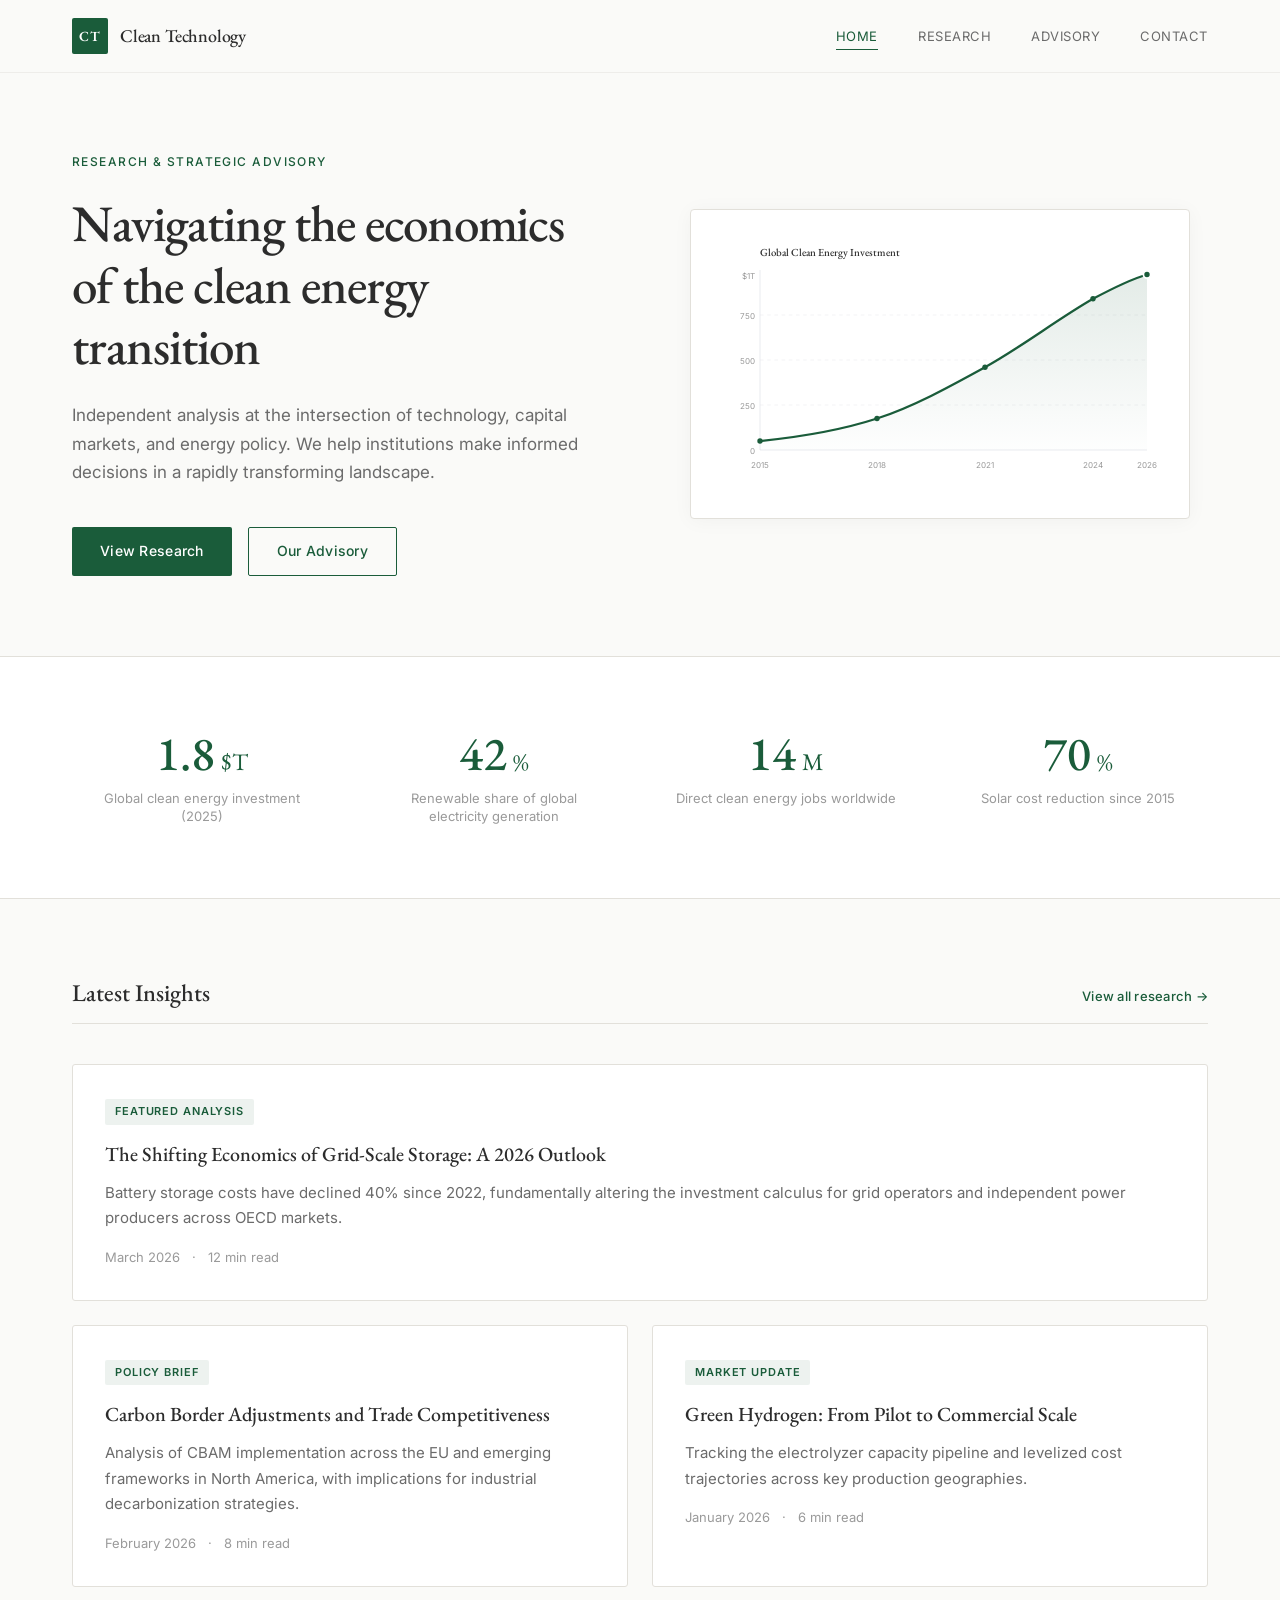
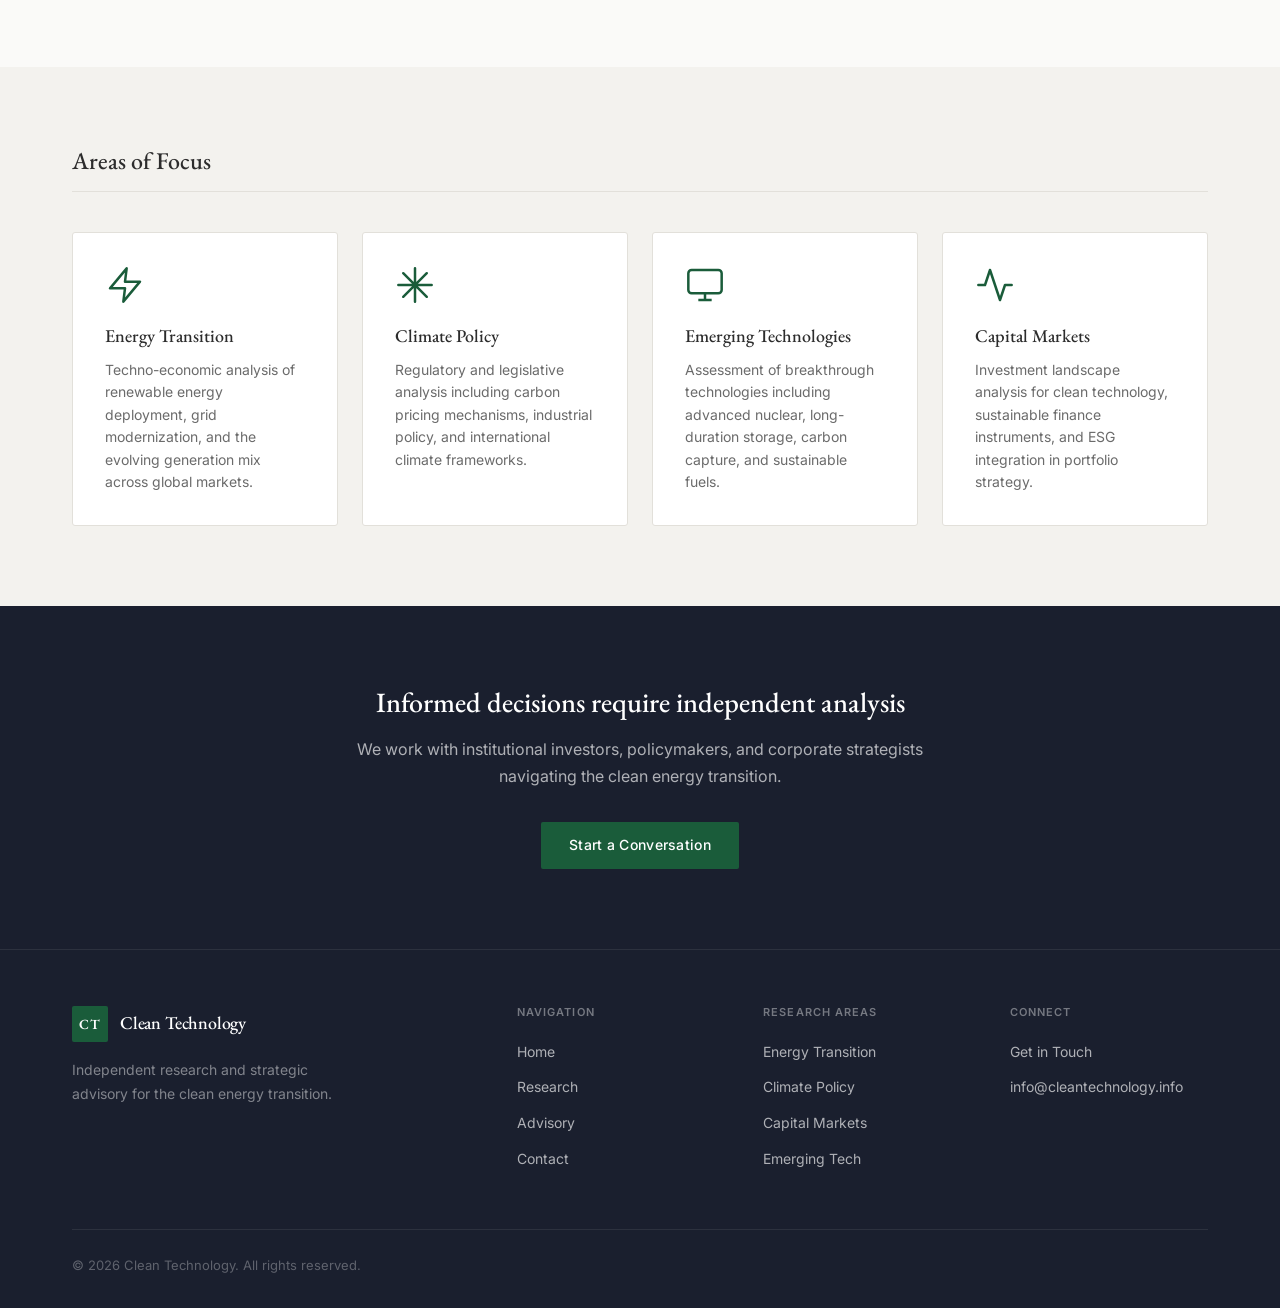
==== index.html @ acb8b8f7 "Initial commit: Clean Technology website Professional 4-page static site with consultant/economist a" ====
<!DOCTYPE html>
<html lang="en">
<head>
    <meta charset="UTF-8">
    <meta name="viewport" content="width=device-width, initial-scale=1.0">
    <meta name="description" content="Clean Technology — Independent research and strategic advisory at the intersection of technology, energy, and economic policy.">
    <title>Clean Technology | Research & Advisory</title>
    <link rel="stylesheet" href="assets/css/style.css">
    <link rel="preconnect" href="https://fonts.googleapis.com">
    <link rel="preconnect" href="https://fonts.gstatic.com" crossorigin>
    <link href="https://fonts.googleapis.com/css2?family=EB+Garamond:ital,wght@0,400;0,500;0,600;0,700;1,400;1,500&family=Inter:wght@300;400;500;600&display=swap" rel="stylesheet">
    <link rel="icon" type="image/svg+xml" href="assets/images/favicon.svg">
</head>
<body>

    <!-- Navigation -->
    <header class="site-header">
        <nav class="nav-container">
            <a href="index.html" class="nav-logo">
                <span class="logo-mark">CT</span>
                <span class="logo-text">Clean Technology</span>
            </a>
            <button class="nav-toggle" aria-label="Toggle navigation">
                <span></span><span></span><span></span>
            </button>
            <ul class="nav-links">
                <li><a href="index.html" class="active">Home</a></li>
                <li><a href="research.html">Research</a></li>
                <li><a href="advisory.html">Advisory</a></li>
                <li><a href="contact.html">Contact</a></li>
            </ul>
        </nav>
    </header>

    <!-- Hero -->
    <section class="hero">
        <div class="hero-content">
            <p class="hero-eyebrow">Research & Strategic Advisory</p>
            <h1>Navigating the economics of the clean energy transition</h1>
            <p class="hero-subtitle">Independent analysis at the intersection of technology, capital markets, and energy policy. We help institutions make informed decisions in a rapidly transforming landscape.</p>
            <div class="hero-actions">
                <a href="research.html" class="btn btn-primary">View Research</a>
                <a href="advisory.html" class="btn btn-secondary">Our Advisory</a>
            </div>
        </div>
        <div class="hero-visual">
            <div class="data-graphic">
                <div class="graph-container">
                    <svg viewBox="0 0 500 280" class="hero-chart">
                        <!-- Grid lines -->
                        <line x1="50" y1="40" x2="50" y2="240" stroke="#d1d5db" stroke-width="0.5"/>
                        <line x1="50" y1="240" x2="480" y2="240" stroke="#d1d5db" stroke-width="0.5"/>
                        <line x1="50" y1="190" x2="480" y2="190" stroke="#e5e7eb" stroke-width="0.5" stroke-dasharray="4,4"/>
                        <line x1="50" y1="140" x2="480" y2="140" stroke="#e5e7eb" stroke-width="0.5" stroke-dasharray="4,4"/>
                        <line x1="50" y1="90" x2="480" y2="90" stroke="#e5e7eb" stroke-width="0.5" stroke-dasharray="4,4"/>
                        <!-- Y-axis labels -->
                        <text x="44" y="244" class="chart-label" text-anchor="end">0</text>
                        <text x="44" y="194" class="chart-label" text-anchor="end">250</text>
                        <text x="44" y="144" class="chart-label" text-anchor="end">500</text>
                        <text x="44" y="94" class="chart-label" text-anchor="end">750</text>
                        <text x="44" y="50" class="chart-label" text-anchor="end">$1T</text>
                        <!-- Area fill -->
                        <path d="M50,230 C100,225 140,218 180,205 C220,192 260,170 300,148 C340,126 380,95 420,72 C450,56 470,48 480,45 L480,240 L50,240 Z" fill="url(#areaGradient)" opacity="0.3"/>
                        <!-- Line -->
                        <path d="M50,230 C100,225 140,218 180,205 C220,192 260,170 300,148 C340,126 380,95 420,72 C450,56 470,48 480,45" fill="none" stroke="#1a5c3a" stroke-width="2.5" stroke-linecap="round"/>
                        <!-- Data points -->
                        <circle cx="50" cy="230" r="3" fill="#1a5c3a"/>
                        <circle cx="180" cy="205" r="3" fill="#1a5c3a"/>
                        <circle cx="300" cy="148" r="3" fill="#1a5c3a"/>
                        <circle cx="420" cy="72" r="3" fill="#1a5c3a"/>
                        <circle cx="480" cy="45" r="4" fill="#1a5c3a" stroke="#fff" stroke-width="2"/>
                        <!-- X-axis labels -->
                        <text x="50" y="260" class="chart-label" text-anchor="middle">2015</text>
                        <text x="180" y="260" class="chart-label" text-anchor="middle">2018</text>
                        <text x="300" y="260" class="chart-label" text-anchor="middle">2021</text>
                        <text x="420" y="260" class="chart-label" text-anchor="middle">2024</text>
                        <text x="480" y="260" class="chart-label" text-anchor="middle">2026</text>
                        <!-- Title -->
                        <text x="50" y="24" class="chart-title">Global Clean Energy Investment</text>
                        <defs>
                            <linearGradient id="areaGradient" x1="0" y1="0" x2="0" y2="1">
                                <stop offset="0%" stop-color="#1a5c3a" stop-opacity="0.4"/>
                                <stop offset="100%" stop-color="#1a5c3a" stop-opacity="0.02"/>
                            </linearGradient>
                        </defs>
                    </svg>
                </div>
            </div>
        </div>
    </section>

    <!-- Key Metrics -->
    <section class="metrics">
        <div class="container">
            <div class="metrics-grid">
                <div class="metric-card">
                    <span class="metric-value" data-target="1.8">0</span>
                    <span class="metric-unit">$T</span>
                    <p class="metric-label">Global clean energy investment (2025)</p>
                </div>
                <div class="metric-card">
                    <span class="metric-value" data-target="42">0</span>
                    <span class="metric-unit">%</span>
                    <p class="metric-label">Renewable share of global electricity generation</p>
                </div>
                <div class="metric-card">
                    <span class="metric-value" data-target="14">0</span>
                    <span class="metric-unit">M</span>
                    <p class="metric-label">Direct clean energy jobs worldwide</p>
                </div>
                <div class="metric-card">
                    <span class="metric-value" data-target="70">0</span>
                    <span class="metric-unit">%</span>
                    <p class="metric-label">Solar cost reduction since 2015</p>
                </div>
            </div>
        </div>
    </section>

    <!-- Featured Insights -->
    <section class="insights">
        <div class="container">
            <div class="section-header">
                <h2>Latest Insights</h2>
                <a href="research.html" class="section-link">View all research &rarr;</a>
            </div>
            <div class="insights-grid">
                <article class="insight-card insight-featured">
                    <div class="insight-tag">Featured Analysis</div>
                    <h3>The Shifting Economics of Grid-Scale Storage: A 2026 Outlook</h3>
                    <p>Battery storage costs have declined 40% since 2022, fundamentally altering the investment calculus for grid operators and independent power producers across OECD markets.</p>
                    <div class="insight-meta">
                        <span>March 2026</span>
                        <span class="meta-divider">&middot;</span>
                        <span>12 min read</span>
                    </div>
                </article>
                <article class="insight-card">
                    <div class="insight-tag">Policy Brief</div>
                    <h3>Carbon Border Adjustments and Trade Competitiveness</h3>
                    <p>Analysis of CBAM implementation across the EU and emerging frameworks in North America, with implications for industrial decarbonization strategies.</p>
                    <div class="insight-meta">
                        <span>February 2026</span>
                        <span class="meta-divider">&middot;</span>
                        <span>8 min read</span>
                    </div>
                </article>
                <article class="insight-card">
                    <div class="insight-tag">Market Update</div>
                    <h3>Green Hydrogen: From Pilot to Commercial Scale</h3>
                    <p>Tracking the electrolyzer capacity pipeline and levelized cost trajectories across key production geographies.</p>
                    <div class="insight-meta">
                        <span>January 2026</span>
                        <span class="meta-divider">&middot;</span>
                        <span>6 min read</span>
                    </div>
                </article>
            </div>
        </div>
    </section>

    <!-- Expertise Areas -->
    <section class="expertise">
        <div class="container">
            <div class="section-header">
                <h2>Areas of Focus</h2>
            </div>
            <div class="expertise-grid">
                <div class="expertise-card">
                    <div class="expertise-icon">
                        <svg viewBox="0 0 24 24" fill="none" stroke="currentColor" stroke-width="1.5">
                            <path d="M13 2L3 14h9l-1 8 10-12h-9l1-8z" stroke-linecap="round" stroke-linejoin="round"/>
                        </svg>
                    </div>
                    <h3>Energy Transition</h3>
                    <p>Techno-economic analysis of renewable energy deployment, grid modernization, and the evolving generation mix across global markets.</p>
                </div>
                <div class="expertise-card">
                    <div class="expertise-icon">
                        <svg viewBox="0 0 24 24" fill="none" stroke="currentColor" stroke-width="1.5">
                            <path d="M12 2v20M2 12h20M4.93 4.93l14.14 14.14M19.07 4.93L4.93 19.07" stroke-linecap="round"/>
                        </svg>
                    </div>
                    <h3>Climate Policy</h3>
                    <p>Regulatory and legislative analysis including carbon pricing mechanisms, industrial policy, and international climate frameworks.</p>
                </div>
                <div class="expertise-card">
                    <div class="expertise-icon">
                        <svg viewBox="0 0 24 24" fill="none" stroke="currentColor" stroke-width="1.5">
                            <rect x="2" y="3" width="20" height="14" rx="2" ry="2"/>
                            <path d="M8 21h8M12 17v4"/>
                        </svg>
                    </div>
                    <h3>Emerging Technologies</h3>
                    <p>Assessment of breakthrough technologies including advanced nuclear, long-duration storage, carbon capture, and sustainable fuels.</p>
                </div>
                <div class="expertise-card">
                    <div class="expertise-icon">
                        <svg viewBox="0 0 24 24" fill="none" stroke="currentColor" stroke-width="1.5">
                            <path d="M22 12h-4l-3 9L9 3l-3 9H2" stroke-linecap="round" stroke-linejoin="round"/>
                        </svg>
                    </div>
                    <h3>Capital Markets</h3>
                    <p>Investment landscape analysis for clean technology, sustainable finance instruments, and ESG integration in portfolio strategy.</p>
                </div>
            </div>
        </div>
    </section>

    <!-- CTA -->
    <section class="cta">
        <div class="container">
            <div class="cta-content">
                <h2>Informed decisions require independent analysis</h2>
                <p>We work with institutional investors, policymakers, and corporate strategists navigating the clean energy transition.</p>
                <a href="contact.html" class="btn btn-primary">Start a Conversation</a>
            </div>
        </div>
    </section>

    <!-- Footer -->
    <footer class="site-footer">
        <div class="container">
            <div class="footer-grid">
                <div class="footer-brand">
                    <a href="index.html" class="nav-logo">
                        <span class="logo-mark">CT</span>
                        <span class="logo-text">Clean Technology</span>
                    </a>
                    <p>Independent research and strategic advisory for the clean energy transition.</p>
                </div>
                <div class="footer-links">
                    <h4>Navigation</h4>
                    <ul>
                        <li><a href="index.html">Home</a></li>
                        <li><a href="research.html">Research</a></li>
                        <li><a href="advisory.html">Advisory</a></li>
                        <li><a href="contact.html">Contact</a></li>
                    </ul>
                </div>
                <div class="footer-links">
                    <h4>Research Areas</h4>
                    <ul>
                        <li><a href="research.html">Energy Transition</a></li>
                        <li><a href="research.html">Climate Policy</a></li>
                        <li><a href="research.html">Capital Markets</a></li>
                        <li><a href="research.html">Emerging Tech</a></li>
                    </ul>
                </div>
                <div class="footer-links">
                    <h4>Connect</h4>
                    <ul>
                        <li><a href="contact.html">Get in Touch</a></li>
                        <li><a href="mailto:info@cleantechnology.info">info@cleantechnology.info</a></li>
                    </ul>
                </div>
            </div>
            <div class="footer-bottom">
                <p>&copy; 2026 Clean Technology. All rights reserved.</p>
            </div>
        </div>
    </footer>

    <script src="assets/js/main.js"></script>
</body>
</html>
---- assets/css/style.css ----
/* ============================================
   Clean Technology — Style System
   Consultant/Economist Aesthetic
   ============================================ */

/* --- Reset & Base --- */
*, *::before, *::after {
    margin: 0;
    padding: 0;
    box-sizing: border-box;
}

:root {
    --color-primary: #1a5c3a;
    --color-primary-light: #2a7a50;
    --color-primary-dark: #0f3d26;
    --color-bg: #fafaf8;
    --color-bg-alt: #f3f2ee;
    --color-bg-dark: #1a1f2e;
    --color-text: #2c2c2c;
    --color-text-light: #6b6b6b;
    --color-text-muted: #9a9a9a;
    --color-border: #e2e0da;
    --color-border-light: #eeedea;
    --color-white: #ffffff;
    --color-accent: #c4a35a;

    --font-serif: 'EB Garamond', 'Georgia', 'Times New Roman', serif;
    --font-sans: 'Inter', -apple-system, BlinkMacSystemFont, 'Segoe UI', sans-serif;

    --container-max: 1200px;
    --container-narrow: 800px;
    --header-height: 72px;
}

html {
    font-size: 16px;
    scroll-behavior: smooth;
    -webkit-font-smoothing: antialiased;
    -moz-osx-font-smoothing: grayscale;
}

body {
    font-family: var(--font-sans);
    color: var(--color-text);
    background-color: var(--color-bg);
    line-height: 1.6;
}

.container {
    max-width: var(--container-max);
    margin: 0 auto;
    padding: 0 2rem;
}

a {
    color: inherit;
    text-decoration: none;
}

ul { list-style: none; }

img { max-width: 100%; display: block; }

h1, h2, h3, h4 {
    font-family: var(--font-serif);
    font-weight: 500;
    line-height: 1.2;
    color: var(--color-text);
}

h1 { font-size: clamp(2rem, 4vw, 3.2rem); }
h2 { font-size: clamp(1.6rem, 3vw, 2.4rem); }
h3 { font-size: clamp(1.2rem, 2vw, 1.5rem); }

p {
    color: var(--color-text-light);
    line-height: 1.7;
}

/* --- Buttons --- */
.btn {
    display: inline-flex;
    align-items: center;
    padding: 0.75rem 1.75rem;
    font-family: var(--font-sans);
    font-size: 0.875rem;
    font-weight: 500;
    letter-spacing: 0.02em;
    border: none;
    border-radius: 2px;
    cursor: pointer;
    transition: all 0.25s ease;
    text-decoration: none;
}

.btn-primary {
    background-color: var(--color-primary);
    color: var(--color-white);
}

.btn-primary:hover {
    background-color: var(--color-primary-dark);
    transform: translateY(-1px);
}

.btn-secondary {
    background-color: transparent;
    color: var(--color-primary);
    border: 1px solid var(--color-primary);
}

.btn-secondary:hover {
    background-color: var(--color-primary);
    color: var(--color-white);
}

.btn-full {
    width: 100%;
    justify-content: center;
}

/* ============================================
   HEADER & NAVIGATION
   ============================================ */
.site-header {
    position: fixed;
    top: 0;
    left: 0;
    right: 0;
    z-index: 1000;
    background: rgba(250, 250, 248, 0.92);
    backdrop-filter: blur(12px);
    -webkit-backdrop-filter: blur(12px);
    border-bottom: 1px solid var(--color-border-light);
    transition: box-shadow 0.3s ease;
}

.site-header.scrolled {
    box-shadow: 0 1px 12px rgba(0, 0, 0, 0.06);
}

.nav-container {
    max-width: var(--container-max);
    margin: 0 auto;
    padding: 0 2rem;
    display: flex;
    align-items: center;
    justify-content: space-between;
    height: var(--header-height);
}

.nav-logo {
    display: flex;
    align-items: center;
    gap: 0.75rem;
    text-decoration: none;
}

.logo-mark {
    display: flex;
    align-items: center;
    justify-content: center;
    width: 36px;
    height: 36px;
    background: var(--color-primary);
    color: var(--color-white);
    font-family: var(--font-serif);
    font-size: 0.875rem;
    font-weight: 600;
    letter-spacing: 0.05em;
    border-radius: 2px;
}

.logo-text {
    font-family: var(--font-serif);
    font-size: 1.125rem;
    font-weight: 500;
    color: var(--color-text);
    letter-spacing: -0.01em;
}

.nav-links {
    display: flex;
    gap: 2.5rem;
    align-items: center;
}

.nav-links a {
    font-family: var(--font-sans);
    font-size: 0.8125rem;
    font-weight: 400;
    color: var(--color-text-light);
    letter-spacing: 0.04em;
    text-transform: uppercase;
    padding: 0.25rem 0;
    position: relative;
    transition: color 0.2s ease;
}

.nav-links a::after {
    content: '';
    position: absolute;
    bottom: -2px;
    left: 0;
    width: 0;
    height: 1.5px;
    background: var(--color-primary);
    transition: width 0.3s ease;
}

.nav-links a:hover,
.nav-links a.active {
    color: var(--color-primary);
}

.nav-links a.active::after,
.nav-links a:hover::after {
    width: 100%;
}

/* Mobile nav toggle */
.nav-toggle {
    display: none;
    flex-direction: column;
    gap: 5px;
    background: none;
    border: none;
    cursor: pointer;
    padding: 4px;
}

.nav-toggle span {
    display: block;
    width: 22px;
    height: 1.5px;
    background: var(--color-text);
    transition: all 0.3s ease;
}

.nav-toggle.active span:nth-child(1) {
    transform: rotate(45deg) translate(5px, 5px);
}

.nav-toggle.active span:nth-child(2) {
    opacity: 0;
}

.nav-toggle.active span:nth-child(3) {
    transform: rotate(-45deg) translate(5px, -5px);
}

/* ============================================
   HERO
   ============================================ */
.hero {
    padding-top: calc(var(--header-height) + 5rem);
    padding-bottom: 5rem;
    display: grid;
    grid-template-columns: 1fr 1fr;
    gap: 4rem;
    max-width: var(--container-max);
    margin: 0 auto;
    padding-left: 2rem;
    padding-right: 2rem;
    align-items: center;
}

.hero-eyebrow {
    font-family: var(--font-sans);
    font-size: 0.75rem;
    font-weight: 500;
    text-transform: uppercase;
    letter-spacing: 0.12em;
    color: var(--color-primary);
    margin-bottom: 1.25rem;
}

.hero h1 {
    margin-bottom: 1.5rem;
    letter-spacing: -0.02em;
}

.hero-subtitle {
    font-size: 1.0625rem;
    line-height: 1.7;
    color: var(--color-text-light);
    margin-bottom: 2.5rem;
    max-width: 520px;
}

.hero-actions {
    display: flex;
    gap: 1rem;
}

.hero-visual {
    display: flex;
    justify-content: center;
    align-items: center;
}

.data-graphic {
    width: 100%;
    max-width: 500px;
    background: var(--color-white);
    border: 1px solid var(--color-border);
    border-radius: 4px;
    padding: 1.5rem;
    box-shadow: 0 2px 20px rgba(0, 0, 0, 0.04);
}

.hero-chart {
    width: 100%;
    height: auto;
}

.chart-label {
    font-family: var(--font-sans);
    font-size: 9px;
    fill: var(--color-text-muted);
}

.chart-title {
    font-family: var(--font-serif);
    font-size: 12px;
    fill: var(--color-text);
    font-weight: 500;
}

/* ============================================
   METRICS
   ============================================ */
.metrics {
    background: var(--color-white);
    border-top: 1px solid var(--color-border);
    border-bottom: 1px solid var(--color-border);
    padding: 3.5rem 0;
}

.metrics-grid {
    display: grid;
    grid-template-columns: repeat(4, 1fr);
    gap: 2rem;
}

.metric-card {
    text-align: center;
    padding: 1rem;
}

.metric-value {
    font-family: var(--font-serif);
    font-size: 3rem;
    font-weight: 500;
    color: var(--color-primary);
    line-height: 1;
}

.metric-unit {
    font-family: var(--font-serif);
    font-size: 1.5rem;
    color: var(--color-primary);
    margin-left: 0.15rem;
}

.metric-label {
    font-size: 0.8125rem;
    color: var(--color-text-muted);
    margin-top: 0.5rem;
    line-height: 1.4;
}

/* ============================================
   INSIGHTS / RESEARCH
   ============================================ */
.insights {
    padding: 5rem 0;
}

.section-header {
    display: flex;
    justify-content: space-between;
    align-items: baseline;
    margin-bottom: 2.5rem;
    padding-bottom: 1rem;
    border-bottom: 1px solid var(--color-border);
}

.section-header h2 {
    font-size: 1.5rem;
}

.section-link {
    font-size: 0.8125rem;
    font-weight: 500;
    color: var(--color-primary);
    letter-spacing: 0.02em;
    transition: opacity 0.2s;
}

.section-link:hover {
    opacity: 0.7;
}

.insights-grid {
    display: grid;
    grid-template-columns: 1fr 1fr;
    gap: 1.5rem;
}

.insight-card {
    background: var(--color-white);
    border: 1px solid var(--color-border);
    border-radius: 3px;
    padding: 2rem;
    transition: border-color 0.3s ease, box-shadow 0.3s ease;
    cursor: pointer;
}

.insight-card:hover {
    border-color: var(--color-primary);
    box-shadow: 0 4px 20px rgba(26, 92, 58, 0.06);
}

.insight-featured {
    grid-column: 1 / -1;
}

.insight-tag {
    display: inline-block;
    font-size: 0.6875rem;
    font-weight: 600;
    text-transform: uppercase;
    letter-spacing: 0.08em;
    color: var(--color-primary);
    background: rgba(26, 92, 58, 0.08);
    padding: 0.25rem 0.625rem;
    border-radius: 2px;
    margin-bottom: 1rem;
}

.insight-card h3 {
    font-size: 1.25rem;
    margin-bottom: 0.75rem;
    line-height: 1.35;
}

.insight-card p {
    font-size: 0.9375rem;
    margin-bottom: 1rem;
}

.insight-meta {
    font-size: 0.8125rem;
    color: var(--color-text-muted);
}

.meta-divider {
    margin: 0 0.5rem;
}

/* ============================================
   EXPERTISE
   ============================================ */
.expertise {
    padding: 5rem 0;
    background: var(--color-bg-alt);
}

.expertise-grid {
    display: grid;
    grid-template-columns: repeat(4, 1fr);
    gap: 1.5rem;
}

.expertise-card {
    background: var(--color-white);
    border: 1px solid var(--color-border);
    border-radius: 3px;
    padding: 2rem;
    transition: transform 0.3s ease, box-shadow 0.3s ease;
}

.expertise-card:hover {
    transform: translateY(-3px);
    box-shadow: 0 8px 30px rgba(0, 0, 0, 0.06);
}

.expertise-icon {
    width: 40px;
    height: 40px;
    color: var(--color-primary);
    margin-bottom: 1.25rem;
}

.expertise-icon svg {
    width: 100%;
    height: 100%;
}

.expertise-card h3 {
    font-size: 1.125rem;
    margin-bottom: 0.75rem;
}

.expertise-card p {
    font-size: 0.875rem;
    line-height: 1.6;
}

/* ============================================
   CTA
   ============================================ */
.cta {
    padding: 5rem 0;
    background: var(--color-bg-dark);
}

.cta-content {
    text-align: center;
    max-width: 600px;
    margin: 0 auto;
}

.cta-content h2 {
    color: var(--color-white);
    margin-bottom: 1rem;
    font-size: 1.75rem;
}

.cta-content p {
    color: rgba(255, 255, 255, 0.65);
    margin-bottom: 2rem;
    font-size: 1rem;
}

/* ============================================
   FOOTER
   ============================================ */
.site-footer {
    background: var(--color-bg-dark);
    border-top: 1px solid rgba(255, 255, 255, 0.08);
    padding: 3.5rem 0 2rem;
}

.footer-grid {
    display: grid;
    grid-template-columns: 2fr 1fr 1fr 1fr;
    gap: 3rem;
}

.footer-brand .nav-logo {
    margin-bottom: 1rem;
}

.footer-brand .logo-text {
    color: var(--color-white);
}

.footer-brand p {
    color: rgba(255, 255, 255, 0.45);
    font-size: 0.875rem;
    max-width: 280px;
}

.footer-links h4 {
    font-family: var(--font-sans);
    font-size: 0.6875rem;
    font-weight: 600;
    text-transform: uppercase;
    letter-spacing: 0.1em;
    color: rgba(255, 255, 255, 0.4);
    margin-bottom: 1.25rem;
}

.footer-links ul li {
    margin-bottom: 0.625rem;
}

.footer-links a {
    font-size: 0.875rem;
    color: rgba(255, 255, 255, 0.65);
    transition: color 0.2s;
}

.footer-links a:hover {
    color: var(--color-white);
}

.footer-bottom {
    margin-top: 3rem;
    padding-top: 1.5rem;
    border-top: 1px solid rgba(255, 255, 255, 0.08);
}

.footer-bottom p {
    font-size: 0.8125rem;
    color: rgba(255, 255, 255, 0.3);
}

/* ============================================
   PAGE HEADER (inner pages)
   ============================================ */
.page-header {
    padding-top: calc(var(--header-height) + 4rem);
    padding-bottom: 3.5rem;
    border-bottom: 1px solid var(--color-border);
}

.page-eyebrow {
    font-family: var(--font-sans);
    font-size: 0.75rem;
    font-weight: 500;
    text-transform: uppercase;
    letter-spacing: 0.12em;
    color: var(--color-primary);
    margin-bottom: 1rem;
}

.page-header h1 {
    max-width: 700px;
    margin-bottom: 1.25rem;
}

.page-subtitle {
    font-size: 1.0625rem;
    color: var(--color-text-light);
    max-width: 620px;
    line-height: 1.7;
}

/* ============================================
   RESEARCH PAGE
   ============================================ */
.filter-bar {
    padding: 1.5rem 0;
    border-bottom: 1px solid var(--color-border);
    background: var(--color-white);
    position: sticky;
    top: var(--header-height);
    z-index: 100;
}

.filter-tabs {
    display: flex;
    gap: 0.25rem;
}

.filter-tab {
    background: none;
    border: 1px solid transparent;
    padding: 0.5rem 1.25rem;
    font-family: var(--font-sans);
    font-size: 0.8125rem;
    font-weight: 400;
    color: var(--color-text-light);
    cursor: pointer;
    border-radius: 2px;
    transition: all 0.2s ease;
}

.filter-tab:hover {
    color: var(--color-text);
    background: var(--color-bg-alt);
}

.filter-tab.active {
    color: var(--color-primary);
    border-color: var(--color-primary);
    background: rgba(26, 92, 58, 0.04);
    font-weight: 500;
}

.research-list {
    padding: 3rem 0 5rem;
}

.research-featured {
    display: grid;
    grid-template-columns: 1.4fr 1fr;
    gap: 3rem;
    background: var(--color-white);
    border: 1px solid var(--color-border);
    border-radius: 3px;
    padding: 2.5rem;
    margin-bottom: 2rem;
    align-items: center;
}

.research-item-meta {
    display: flex;
    align-items: center;
    gap: 1rem;
    margin-bottom: 1rem;
    font-size: 0.8125rem;
    color: var(--color-text-muted);
}

.research-featured h2 {
    font-size: 1.5rem;
    margin-bottom: 1rem;
    line-height: 1.3;
}

.research-featured p {
    font-size: 0.9375rem;
    margin-bottom: 1.25rem;
}

.research-key-points {
    background: var(--color-bg-alt);
    border-radius: 3px;
    padding: 1.25rem;
    margin-bottom: 1rem;
}

.research-key-points h4 {
    font-family: var(--font-sans);
    font-size: 0.6875rem;
    font-weight: 600;
    text-transform: uppercase;
    letter-spacing: 0.08em;
    color: var(--color-text-muted);
    margin-bottom: 0.75rem;
}

.research-key-points ul {
    list-style: none;
}

.research-key-points li {
    font-size: 0.8125rem;
    color: var(--color-text-light);
    padding: 0.35rem 0;
    padding-left: 1rem;
    position: relative;
}

.research-key-points li::before {
    content: '';
    position: absolute;
    left: 0;
    top: 0.7rem;
    width: 4px;
    height: 4px;
    background: var(--color-primary);
    border-radius: 50%;
}

.research-read-time {
    font-size: 0.8125rem;
    color: var(--color-text-muted);
}

.research-item-visual {
    display: flex;
    justify-content: center;
    align-items: center;
}

.research-chart {
    width: 100%;
    height: auto;
    max-width: 300px;
}

.research-grid {
    display: grid;
    grid-template-columns: repeat(2, 1fr);
    gap: 1.5rem;
}

.research-grid .research-item {
    background: var(--color-white);
    border: 1px solid var(--color-border);
    border-radius: 3px;
    padding: 2rem;
    transition: border-color 0.3s ease;
    cursor: pointer;
}

.research-grid .research-item:hover {
    border-color: var(--color-primary);
}

.research-grid .research-item h3 {
    font-size: 1.125rem;
    margin-bottom: 0.75rem;
    line-height: 1.35;
}

.research-grid .research-item p {
    font-size: 0.875rem;
    margin-bottom: 1rem;
}

.research-topics {
    display: flex;
    flex-wrap: wrap;
    gap: 0.375rem;
    margin-bottom: 1rem;
}

.topic {
    font-size: 0.6875rem;
    color: var(--color-text-muted);
    background: var(--color-bg-alt);
    padding: 0.2rem 0.6rem;
    border-radius: 2px;
    letter-spacing: 0.02em;
}

/* ============================================
   NEWSLETTER
   ============================================ */
.newsletter {
    padding: 4rem 0;
    background: var(--color-bg-alt);
    border-top: 1px solid var(--color-border);
}

.newsletter-content {
    text-align: center;
    max-width: 480px;
    margin: 0 auto;
}

.newsletter-content h2 {
    font-size: 1.5rem;
    margin-bottom: 0.75rem;
}

.newsletter-content p {
    font-size: 0.9375rem;
    margin-bottom: 1.5rem;
}

.newsletter-form {
    display: flex;
    gap: 0.5rem;
}

.newsletter-form input[type="email"] {
    flex: 1;
    padding: 0.75rem 1rem;
    border: 1px solid var(--color-border);
    border-radius: 2px;
    font-family: var(--font-sans);
    font-size: 0.875rem;
    background: var(--color-white);
    outline: none;
    transition: border-color 0.2s;
}

.newsletter-form input[type="email"]:focus {
    border-color: var(--color-primary);
}

/* ============================================
   ADVISORY PAGE
   ============================================ */
.approach {
    padding: 5rem 0;
}

.approach-grid {
    display: grid;
    grid-template-columns: 1fr 1fr;
    gap: 4rem;
    align-items: start;
}

.approach-text h2 {
    margin-bottom: 1.5rem;
}

.approach-text p {
    margin-bottom: 1.25rem;
    font-size: 1rem;
}

.approach-principles {
    display: flex;
    flex-direction: column;
    gap: 1.5rem;
}

.principle {
    display: flex;
    gap: 1.5rem;
    align-items: start;
}

.principle-number {
    font-family: var(--font-serif);
    font-size: 1.75rem;
    font-weight: 500;
    color: var(--color-primary);
    line-height: 1;
    min-width: 2rem;
    opacity: 0.6;
}

.principle h4 {
    font-family: var(--font-sans);
    font-size: 0.9375rem;
    font-weight: 600;
    margin-bottom: 0.35rem;
}

.principle p {
    font-size: 0.875rem;
}

/* Services */
.services {
    padding: 5rem 0;
    background: var(--color-bg-alt);
}

.services-grid {
    display: grid;
    grid-template-columns: repeat(2, 1fr);
    gap: 1.5rem;
}

.service-card {
    background: var(--color-white);
    border: 1px solid var(--color-border);
    border-radius: 3px;
    padding: 2.5rem;
}

.service-icon {
    width: 36px;
    height: 36px;
    color: var(--color-primary);
    margin-bottom: 1.25rem;
}

.service-icon svg {
    width: 100%;
    height: 100%;
}

.service-card h3 {
    font-size: 1.25rem;
    margin-bottom: 0.75rem;
}

.service-card > p {
    font-size: 0.9375rem;
    margin-bottom: 1.25rem;
}

.service-list {
    list-style: none;
}

.service-list li {
    font-size: 0.8125rem;
    color: var(--color-text-light);
    padding: 0.4rem 0;
    padding-left: 1.25rem;
    position: relative;
    border-bottom: 1px solid var(--color-border-light);
}

.service-list li:last-child {
    border-bottom: none;
}

.service-list li::before {
    content: '';
    position: absolute;
    left: 0;
    top: 0.85rem;
    width: 5px;
    height: 1px;
    background: var(--color-primary);
}

/* Clients */
.clients {
    padding: 5rem 0;
}

.clients-grid {
    display: grid;
    grid-template-columns: repeat(2, 1fr);
    gap: 1.5rem;
}

.client-type {
    padding: 2rem;
    border: 1px solid var(--color-border);
    border-radius: 3px;
    background: var(--color-white);
}

.client-type h3 {
    font-size: 1.125rem;
    margin-bottom: 0.625rem;
}

.client-type p {
    font-size: 0.875rem;
}

/* Engagement */
.engagement {
    padding: 5rem 0;
    background: var(--color-bg-alt);
}

.engagement-content h2 {
    margin-bottom: 0.75rem;
}

.engagement-content > p {
    margin-bottom: 2.5rem;
}

.engagement-grid {
    display: grid;
    grid-template-columns: repeat(3, 1fr);
    gap: 1.5rem;
}

.engagement-type {
    background: var(--color-white);
    border: 1px solid var(--color-border);
    border-radius: 3px;
    padding: 2rem;
}

.engagement-type h4 {
    font-family: var(--font-sans);
    font-size: 0.9375rem;
    font-weight: 600;
    margin-bottom: 0.625rem;
}

.engagement-type p {
    font-size: 0.875rem;
}

/* ============================================
   CONTACT PAGE
   ============================================ */
.contact-section {
    padding: 4rem 0 5rem;
}

.contact-grid {
    display: grid;
    grid-template-columns: 1.2fr 1fr;
    gap: 4rem;
}

.contact-form-wrapper h2 {
    font-size: 1.5rem;
    margin-bottom: 2rem;
}

.form-row {
    display: grid;
    grid-template-columns: 1fr 1fr;
    gap: 1rem;
}

.form-group {
    margin-bottom: 1.25rem;
}

.form-group label {
    display: block;
    font-size: 0.8125rem;
    font-weight: 500;
    color: var(--color-text);
    margin-bottom: 0.375rem;
    letter-spacing: 0.02em;
}

.form-group input,
.form-group select,
.form-group textarea {
    width: 100%;
    padding: 0.75rem 1rem;
    border: 1px solid var(--color-border);
    border-radius: 2px;
    font-family: var(--font-sans);
    font-size: 0.875rem;
    color: var(--color-text);
    background: var(--color-white);
    outline: none;
    transition: border-color 0.2s ease;
}

.form-group input:focus,
.form-group select:focus,
.form-group textarea:focus {
    border-color: var(--color-primary);
}

.form-group textarea {
    resize: vertical;
    min-height: 120px;
}

.form-group select {
    cursor: pointer;
    appearance: none;
    background-image: url("data:image/svg+xml,%3Csvg xmlns='http://www.w3.org/2000/svg' width='12' height='12' viewBox='0 0 12 12'%3E%3Cpath d='M3 4.5L6 7.5L9 4.5' fill='none' stroke='%236b6b6b' stroke-width='1.5' stroke-linecap='round' stroke-linejoin='round'/%3E%3C/svg%3E");
    background-repeat: no-repeat;
    background-position: right 1rem center;
    padding-right: 2.5rem;
}

.form-success {
    display: flex;
    flex-direction: column;
    align-items: center;
    justify-content: center;
    text-align: center;
    min-height: 300px;
    color: var(--color-primary);
    gap: 1rem;
}

.form-success h3 {
    color: var(--color-primary);
}

.form-success p {
    max-width: 300px;
}

/* Contact Info Sidebar */
.contact-info {
    padding-top: 0.5rem;
}

.contact-info-block {
    margin-bottom: 2.5rem;
}

.contact-info-block h3 {
    font-size: 0.8125rem;
    font-family: var(--font-sans);
    font-weight: 600;
    text-transform: uppercase;
    letter-spacing: 0.08em;
    color: var(--color-text-muted);
    margin-bottom: 0.75rem;
}

.contact-info-block > a {
    color: var(--color-primary);
    font-size: 0.9375rem;
    font-weight: 500;
}

.contact-info-block > p {
    font-size: 0.875rem;
}

.process-steps {
    display: flex;
    flex-direction: column;
    gap: 1.25rem;
}

.process-step {
    display: flex;
    gap: 1rem;
    align-items: start;
}

.step-number {
    display: flex;
    align-items: center;
    justify-content: center;
    min-width: 28px;
    height: 28px;
    border: 1px solid var(--color-border);
    border-radius: 50%;
    font-family: var(--font-serif);
    font-size: 0.8125rem;
    color: var(--color-primary);
}

.process-step h4 {
    font-family: var(--font-sans);
    font-size: 0.875rem;
    font-weight: 600;
    margin-bottom: 0.25rem;
}

.process-step p {
    font-size: 0.8125rem;
}

/* ============================================
   ANIMATIONS
   ============================================ */
.fade-in {
    opacity: 0;
    transform: translateY(16px);
    transition: opacity 0.6s ease, transform 0.6s ease;
}

.fade-in.visible {
    opacity: 1;
    transform: translateY(0);
}

/* ============================================
   RESPONSIVE
   ============================================ */
@media (max-width: 1024px) {
    .hero {
        grid-template-columns: 1fr;
        gap: 3rem;
        padding-top: calc(var(--header-height) + 3rem);
    }

    .hero-visual {
        order: -1;
    }

    .expertise-grid {
        grid-template-columns: repeat(2, 1fr);
    }

    .footer-grid {
        grid-template-columns: 1fr 1fr;
        gap: 2rem;
    }

    .approach-grid {
        grid-template-columns: 1fr;
        gap: 2.5rem;
    }

    .research-featured {
        grid-template-columns: 1fr;
    }
}

@media (max-width: 768px) {
    .nav-toggle {
        display: flex;
    }

    .nav-links {
        position: fixed;
        top: var(--header-height);
        left: 0;
        right: 0;
        background: var(--color-bg);
        flex-direction: column;
        padding: 2rem;
        gap: 1.5rem;
        border-bottom: 1px solid var(--color-border);
        transform: translateY(-100%);
        opacity: 0;
        pointer-events: none;
        transition: all 0.3s ease;
    }

    .nav-links.open {
        transform: translateY(0);
        opacity: 1;
        pointer-events: auto;
    }

    .hero {
        padding-top: calc(var(--header-height) + 2.5rem);
        padding-bottom: 3rem;
    }

    .metrics-grid {
        grid-template-columns: repeat(2, 1fr);
    }

    .insights-grid {
        grid-template-columns: 1fr;
    }

    .expertise-grid {
        grid-template-columns: 1fr;
    }

    .services-grid {
        grid-template-columns: 1fr;
    }

    .clients-grid {
        grid-template-columns: 1fr;
    }

    .engagement-grid {
        grid-template-columns: 1fr;
    }

    .research-grid {
        grid-template-columns: 1fr;
    }

    .contact-grid {
        grid-template-columns: 1fr;
        gap: 3rem;
    }

    .form-row {
        grid-template-columns: 1fr;
    }

    .footer-grid {
        grid-template-columns: 1fr;
    }

    .hero-actions {
        flex-direction: column;
    }

    .newsletter-form {
        flex-direction: column;
    }

    .filter-tabs {
        overflow-x: auto;
        -webkit-overflow-scrolling: touch;
        scrollbar-width: none;
    }

    .filter-tabs::-webkit-scrollbar {
        display: none;
    }

    .section-header {
        flex-direction: column;
        gap: 0.5rem;
    }
}

@media (max-width: 480px) {
    .container {
        padding: 0 1.25rem;
    }

    .metric-value {
        font-size: 2.25rem;
    }

    .metrics-grid {
        grid-template-columns: 1fr 1fr;
        gap: 1rem;
    }
}
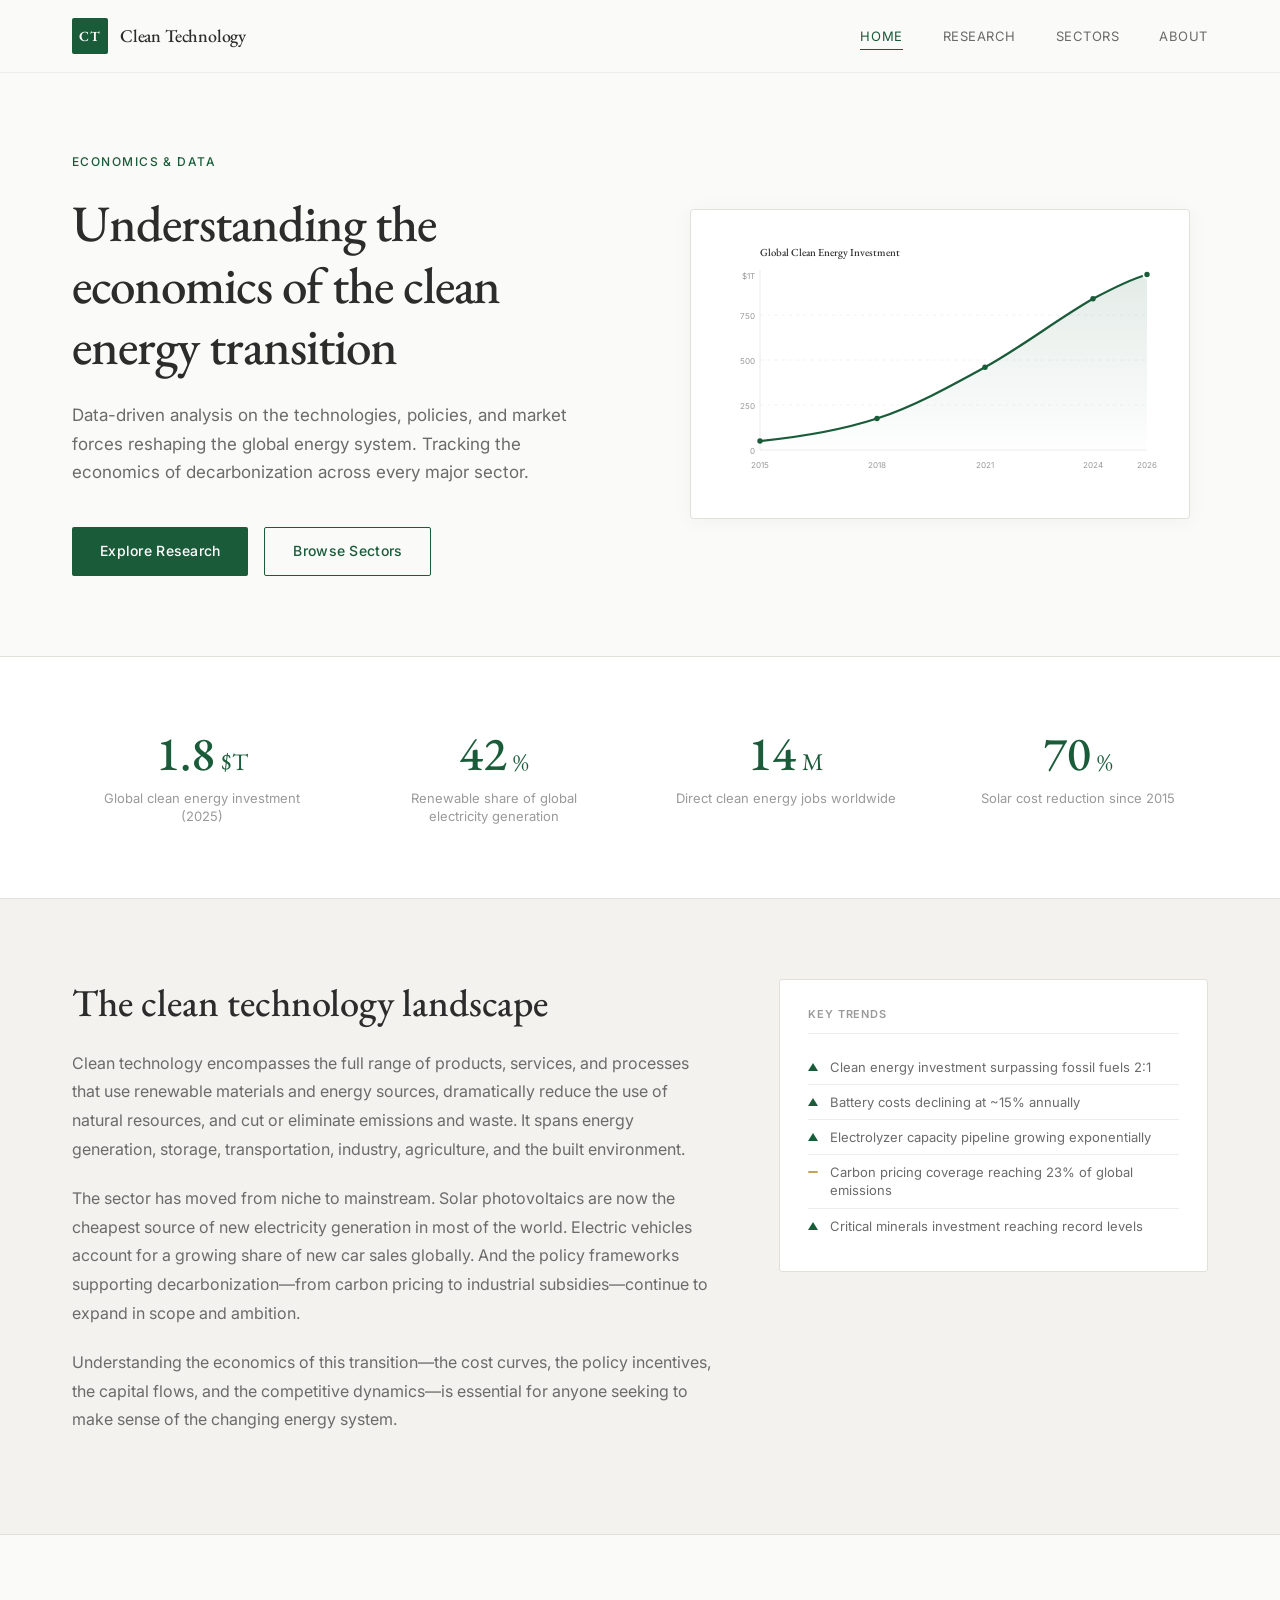
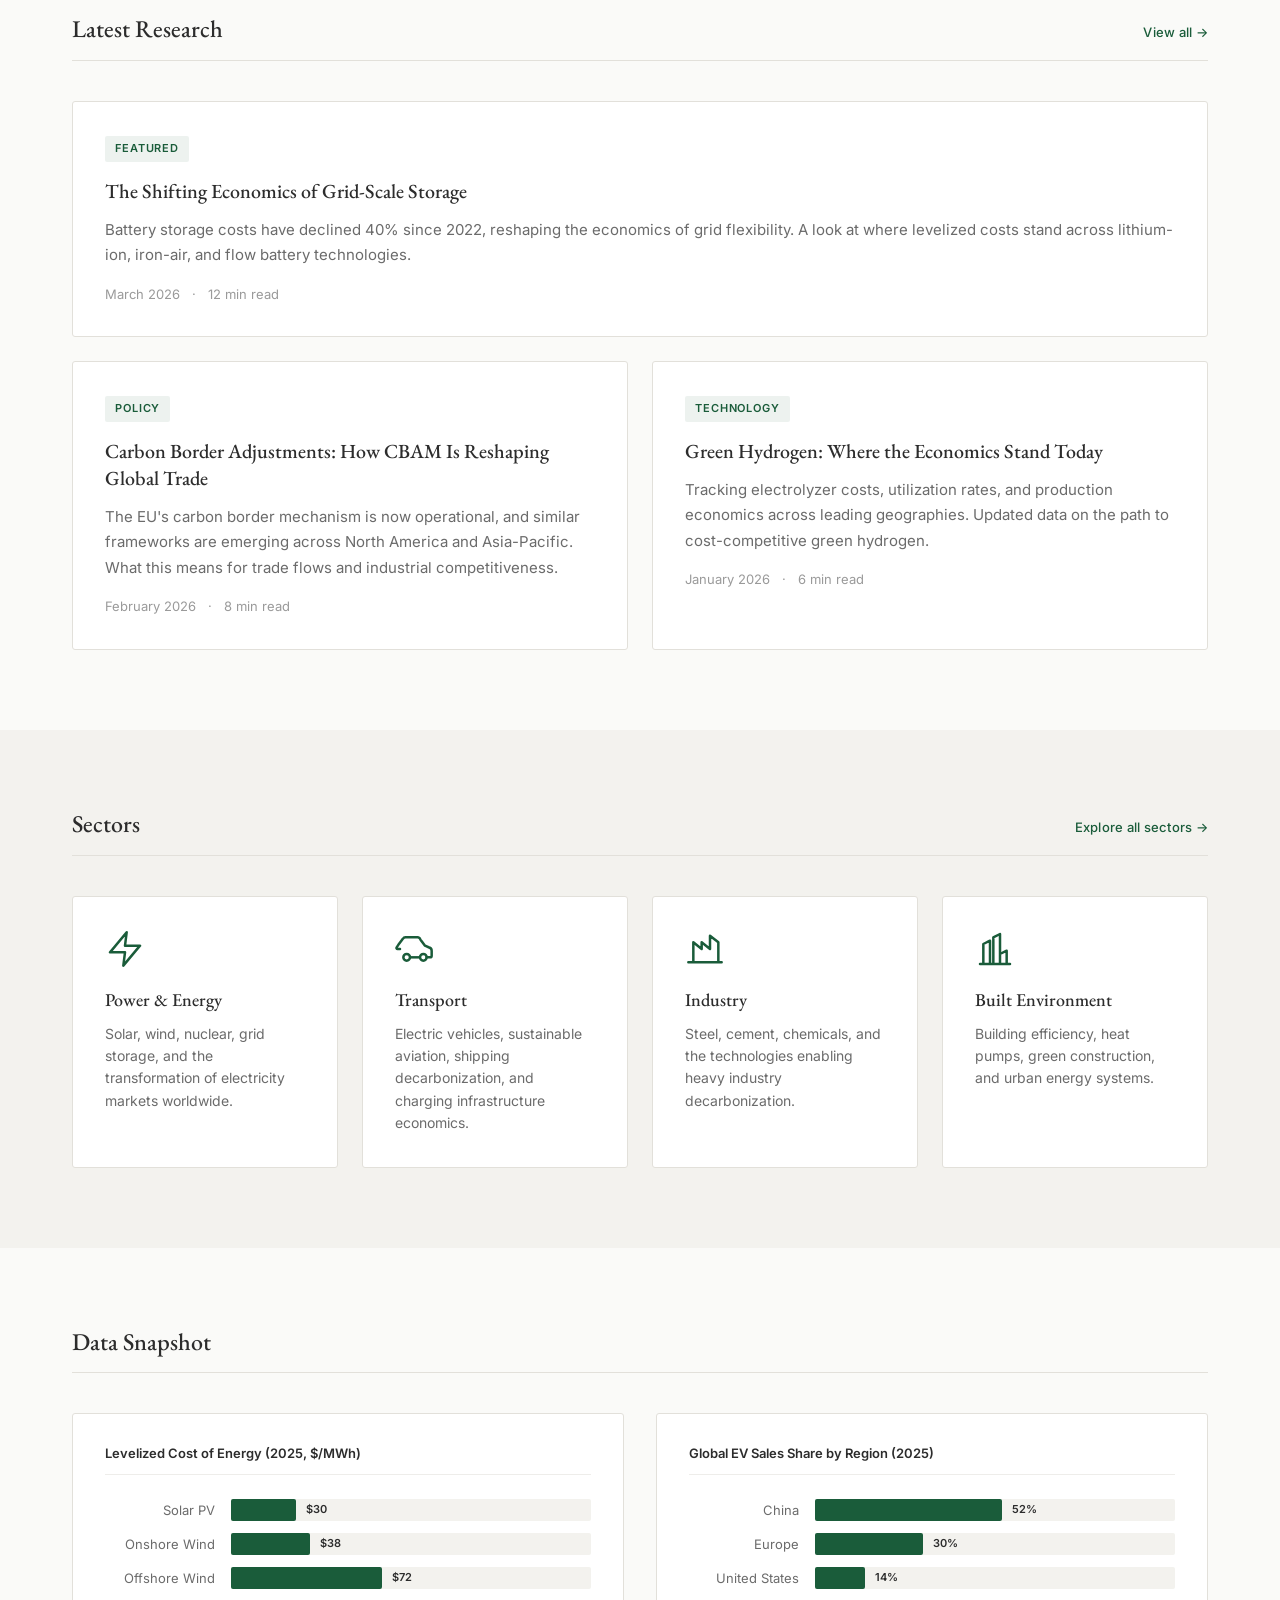
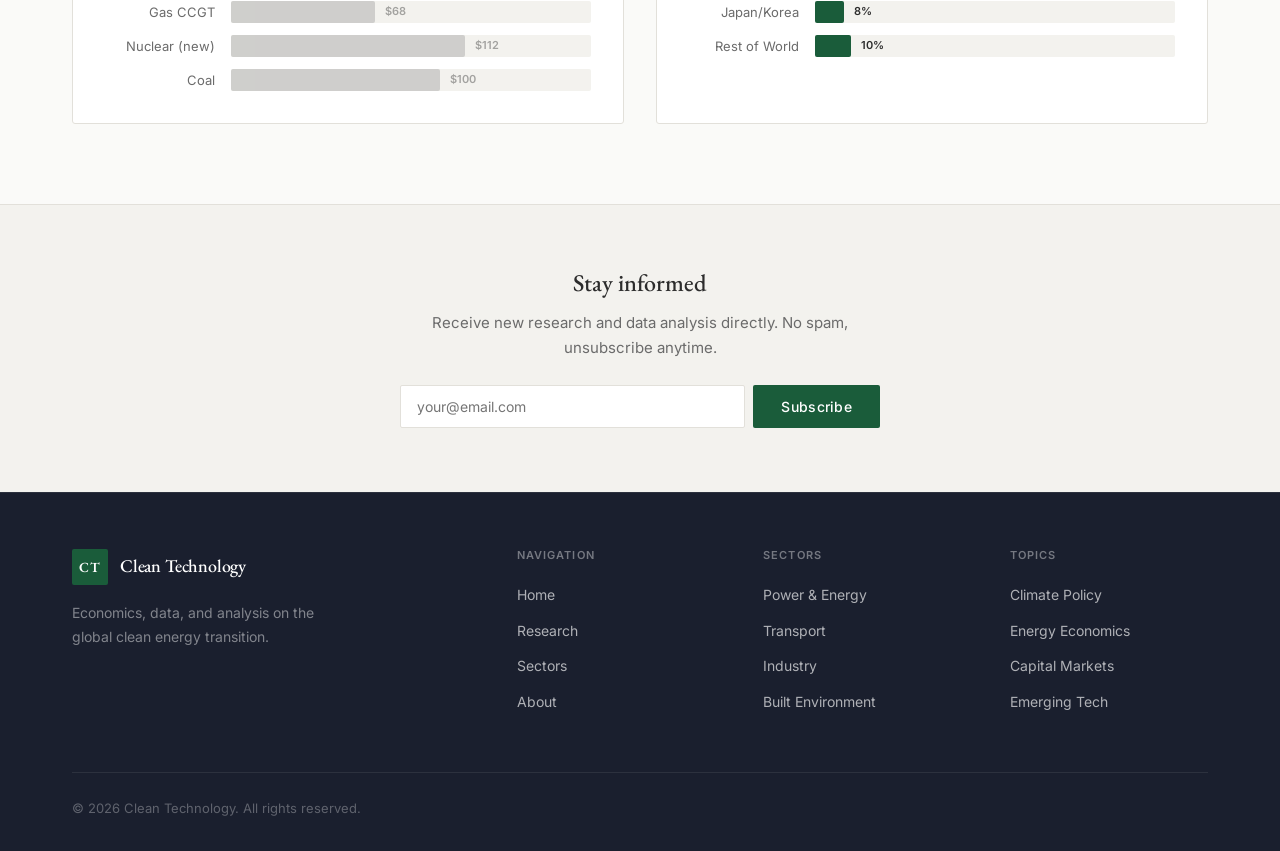
==== commit b4ff2135: "Restructure as informational website Replace consulting/advisory site with informational resource: -" ====
--- a/index.html
+++ b/index.html
@@ -3,8 +3,8 @@
 <head>
     <meta charset="UTF-8">
     <meta name="viewport" content="width=device-width, initial-scale=1.0">
-    <meta name="description" content="Clean Technology — Independent research and strategic advisory at the intersection of technology, energy, and economic policy.">
-    <title>Clean Technology | Research & Advisory</title>
+    <meta name="description" content="Clean Technology — Economics, data, and analysis on the global clean energy transition. Independent information on renewable energy, climate policy, and emerging technologies.">
+    <title>Clean Technology | Economics of the Energy Transition</title>
     <link rel="stylesheet" href="assets/css/style.css">
     <link rel="preconnect" href="https://fonts.googleapis.com">
     <link rel="preconnect" href="https://fonts.gstatic.com" crossorigin>
@@ -13,7 +13,6 @@
 </head>
 <body>
 
-    <!-- Navigation -->
     <header class="site-header">
         <nav class="nav-container">
             <a href="index.html" class="nav-logo">
@@ -26,8 +25,8 @@
             <ul class="nav-links">
                 <li><a href="index.html" class="active">Home</a></li>
                 <li><a href="research.html">Research</a></li>
-                <li><a href="advisory.html">Advisory</a></li>
-                <li><a href="contact.html">Contact</a></li>
+                <li><a href="sectors.html">Sectors</a></li>
+                <li><a href="about.html">About</a></li>
             </ul>
         </nav>
     </header>
@@ -35,47 +34,40 @@
     <!-- Hero -->
     <section class="hero">
         <div class="hero-content">
-            <p class="hero-eyebrow">Research & Strategic Advisory</p>
-            <h1>Navigating the economics of the clean energy transition</h1>
-            <p class="hero-subtitle">Independent analysis at the intersection of technology, capital markets, and energy policy. We help institutions make informed decisions in a rapidly transforming landscape.</p>
+            <p class="hero-eyebrow">Economics & Data</p>
+            <h1>Understanding the economics of the clean energy transition</h1>
+            <p class="hero-subtitle">Data-driven analysis on the technologies, policies, and market forces reshaping the global energy system. Tracking the economics of decarbonization across every major sector.</p>
             <div class="hero-actions">
-                <a href="research.html" class="btn btn-primary">View Research</a>
-                <a href="advisory.html" class="btn btn-secondary">Our Advisory</a>
+                <a href="research.html" class="btn btn-primary">Explore Research</a>
+                <a href="sectors.html" class="btn btn-secondary">Browse Sectors</a>
             </div>
         </div>
         <div class="hero-visual">
             <div class="data-graphic">
                 <div class="graph-container">
                     <svg viewBox="0 0 500 280" class="hero-chart">
-                        <!-- Grid lines -->
                         <line x1="50" y1="40" x2="50" y2="240" stroke="#d1d5db" stroke-width="0.5"/>
                         <line x1="50" y1="240" x2="480" y2="240" stroke="#d1d5db" stroke-width="0.5"/>
                         <line x1="50" y1="190" x2="480" y2="190" stroke="#e5e7eb" stroke-width="0.5" stroke-dasharray="4,4"/>
                         <line x1="50" y1="140" x2="480" y2="140" stroke="#e5e7eb" stroke-width="0.5" stroke-dasharray="4,4"/>
                         <line x1="50" y1="90" x2="480" y2="90" stroke="#e5e7eb" stroke-width="0.5" stroke-dasharray="4,4"/>
-                        <!-- Y-axis labels -->
                         <text x="44" y="244" class="chart-label" text-anchor="end">0</text>
                         <text x="44" y="194" class="chart-label" text-anchor="end">250</text>
                         <text x="44" y="144" class="chart-label" text-anchor="end">500</text>
                         <text x="44" y="94" class="chart-label" text-anchor="end">750</text>
                         <text x="44" y="50" class="chart-label" text-anchor="end">$1T</text>
-                        <!-- Area fill -->
                         <path d="M50,230 C100,225 140,218 180,205 C220,192 260,170 300,148 C340,126 380,95 420,72 C450,56 470,48 480,45 L480,240 L50,240 Z" fill="url(#areaGradient)" opacity="0.3"/>
-                        <!-- Line -->
                         <path d="M50,230 C100,225 140,218 180,205 C220,192 260,170 300,148 C340,126 380,95 420,72 C450,56 470,48 480,45" fill="none" stroke="#1a5c3a" stroke-width="2.5" stroke-linecap="round"/>
-                        <!-- Data points -->
                         <circle cx="50" cy="230" r="3" fill="#1a5c3a"/>
                         <circle cx="180" cy="205" r="3" fill="#1a5c3a"/>
                         <circle cx="300" cy="148" r="3" fill="#1a5c3a"/>
                         <circle cx="420" cy="72" r="3" fill="#1a5c3a"/>
                         <circle cx="480" cy="45" r="4" fill="#1a5c3a" stroke="#fff" stroke-width="2"/>
-                        <!-- X-axis labels -->
                         <text x="50" y="260" class="chart-label" text-anchor="middle">2015</text>
                         <text x="180" y="260" class="chart-label" text-anchor="middle">2018</text>
                         <text x="300" y="260" class="chart-label" text-anchor="middle">2021</text>
                         <text x="420" y="260" class="chart-label" text-anchor="middle">2024</text>
                         <text x="480" y="260" class="chart-label" text-anchor="middle">2026</text>
-                        <!-- Title -->
                         <text x="50" y="24" class="chart-title">Global Clean Energy Investment</text>
                         <defs>
                             <linearGradient id="areaGradient" x1="0" y1="0" x2="0" y2="1">
@@ -117,18 +109,59 @@
         </div>
     </section>
 
-    <!-- Featured Insights -->
+    <!-- What is Clean Technology -->
+    <section class="overview-section">
+        <div class="container">
+            <div class="overview-grid">
+                <div class="overview-text">
+                    <h2>The clean technology landscape</h2>
+                    <p>Clean technology encompasses the full range of products, services, and processes that use renewable materials and energy sources, dramatically reduce the use of natural resources, and cut or eliminate emissions and waste. It spans energy generation, storage, transportation, industry, agriculture, and the built environment.</p>
+                    <p>The sector has moved from niche to mainstream. Solar photovoltaics are now the cheapest source of new electricity generation in most of the world. Electric vehicles account for a growing share of new car sales globally. And the policy frameworks supporting decarbonization&mdash;from carbon pricing to industrial subsidies&mdash;continue to expand in scope and ambition.</p>
+                    <p>Understanding the economics of this transition&mdash;the cost curves, the policy incentives, the capital flows, and the competitive dynamics&mdash;is essential for anyone seeking to make sense of the changing energy system.</p>
+                </div>
+                <div class="overview-sidebar">
+                    <div class="sidebar-card">
+                        <h4>Key Trends</h4>
+                        <ul class="trend-list">
+                            <li>
+                                <span class="trend-indicator trend-up"></span>
+                                <span>Clean energy investment surpassing fossil fuels 2:1</span>
+                            </li>
+                            <li>
+                                <span class="trend-indicator trend-up"></span>
+                                <span>Battery costs declining at ~15% annually</span>
+                            </li>
+                            <li>
+                                <span class="trend-indicator trend-up"></span>
+                                <span>Electrolyzer capacity pipeline growing exponentially</span>
+                            </li>
+                            <li>
+                                <span class="trend-indicator trend-neutral"></span>
+                                <span>Carbon pricing coverage reaching 23% of global emissions</span>
+                            </li>
+                            <li>
+                                <span class="trend-indicator trend-up"></span>
+                                <span>Critical minerals investment reaching record levels</span>
+                            </li>
+                        </ul>
+                    </div>
+                </div>
+            </div>
+        </div>
+    </section>
+
+    <!-- Featured Articles -->
     <section class="insights">
         <div class="container">
             <div class="section-header">
-                <h2>Latest Insights</h2>
-                <a href="research.html" class="section-link">View all research &rarr;</a>
+                <h2>Latest Research</h2>
+                <a href="research.html" class="section-link">View all &rarr;</a>
             </div>
             <div class="insights-grid">
                 <article class="insight-card insight-featured">
-                    <div class="insight-tag">Featured Analysis</div>
-                    <h3>The Shifting Economics of Grid-Scale Storage: A 2026 Outlook</h3>
-                    <p>Battery storage costs have declined 40% since 2022, fundamentally altering the investment calculus for grid operators and independent power producers across OECD markets.</p>
+                    <div class="insight-tag">Featured</div>
+                    <h3>The Shifting Economics of Grid-Scale Storage</h3>
+                    <p>Battery storage costs have declined 40% since 2022, reshaping the economics of grid flexibility. A look at where levelized costs stand across lithium-ion, iron-air, and flow battery technologies.</p>
                     <div class="insight-meta">
                         <span>March 2026</span>
                         <span class="meta-divider">&middot;</span>
@@ -136,9 +169,9 @@
                     </div>
                 </article>
                 <article class="insight-card">
-                    <div class="insight-tag">Policy Brief</div>
-                    <h3>Carbon Border Adjustments and Trade Competitiveness</h3>
-                    <p>Analysis of CBAM implementation across the EU and emerging frameworks in North America, with implications for industrial decarbonization strategies.</p>
+                    <div class="insight-tag">Policy</div>
+                    <h3>Carbon Border Adjustments: How CBAM Is Reshaping Global Trade</h3>
+                    <p>The EU's carbon border mechanism is now operational, and similar frameworks are emerging across North America and Asia-Pacific. What this means for trade flows and industrial competitiveness.</p>
                     <div class="insight-meta">
                         <span>February 2026</span>
                         <span class="meta-divider">&middot;</span>
@@ -146,9 +179,9 @@
                     </div>
                 </article>
                 <article class="insight-card">
-                    <div class="insight-tag">Market Update</div>
-                    <h3>Green Hydrogen: From Pilot to Commercial Scale</h3>
-                    <p>Tracking the electrolyzer capacity pipeline and levelized cost trajectories across key production geographies.</p>
+                    <div class="insight-tag">Technology</div>
+                    <h3>Green Hydrogen: Where the Economics Stand Today</h3>
+                    <p>Tracking electrolyzer costs, utilization rates, and production economics across leading geographies. Updated data on the path to cost-competitive green hydrogen.</p>
                     <div class="insight-meta">
                         <span>January 2026</span>
                         <span class="meta-divider">&middot;</span>
@@ -159,61 +192,132 @@
         </div>
     </section>
 
-    <!-- Expertise Areas -->
-    <section class="expertise">
+    <!-- Sector Overview -->
+    <section class="sector-preview">
         <div class="container">
             <div class="section-header">
-                <h2>Areas of Focus</h2>
+                <h2>Sectors</h2>
+                <a href="sectors.html" class="section-link">Explore all sectors &rarr;</a>
             </div>
             <div class="expertise-grid">
-                <div class="expertise-card">
+                <a href="sectors.html#energy" class="expertise-card">
                     <div class="expertise-icon">
                         <svg viewBox="0 0 24 24" fill="none" stroke="currentColor" stroke-width="1.5">
                             <path d="M13 2L3 14h9l-1 8 10-12h-9l1-8z" stroke-linecap="round" stroke-linejoin="round"/>
                         </svg>
                     </div>
-                    <h3>Energy Transition</h3>
-                    <p>Techno-economic analysis of renewable energy deployment, grid modernization, and the evolving generation mix across global markets.</p>
-                </div>
-                <div class="expertise-card">
+                    <h3>Power & Energy</h3>
+                    <p>Solar, wind, nuclear, grid storage, and the transformation of electricity markets worldwide.</p>
+                </a>
+                <a href="sectors.html#transport" class="expertise-card">
                     <div class="expertise-icon">
                         <svg viewBox="0 0 24 24" fill="none" stroke="currentColor" stroke-width="1.5">
-                            <path d="M12 2v20M2 12h20M4.93 4.93l14.14 14.14M19.07 4.93L4.93 19.07" stroke-linecap="round"/>
+                            <path d="M19 17h2c.6 0 1-.4 1-1v-3c0-.9-.7-1.7-1.5-1.9L18 10l-2.7-3.6A2 2 0 0013.7 5H6.3a2 2 0 00-1.6.9L2 9.5 1 11c-.3.5 0 1 .5 1H3" stroke-linecap="round" stroke-linejoin="round"/>
+                            <circle cx="7" cy="17" r="2"/>
+                            <circle cx="17" cy="17" r="2"/>
+                            <path d="M9 17h6"/>
                         </svg>
                     </div>
-                    <h3>Climate Policy</h3>
-                    <p>Regulatory and legislative analysis including carbon pricing mechanisms, industrial policy, and international climate frameworks.</p>
-                </div>
-                <div class="expertise-card">
+                    <h3>Transport</h3>
+                    <p>Electric vehicles, sustainable aviation, shipping decarbonization, and charging infrastructure economics.</p>
+                </a>
+                <a href="sectors.html#industry" class="expertise-card">
                     <div class="expertise-icon">
                         <svg viewBox="0 0 24 24" fill="none" stroke="currentColor" stroke-width="1.5">
-                            <rect x="2" y="3" width="20" height="14" rx="2" ry="2"/>
-                            <path d="M8 21h8M12 17v4"/>
+                            <path d="M2 20h20M5 20V8l5 4V8l5 4V4l5 4v12" stroke-linecap="round" stroke-linejoin="round"/>
                         </svg>
                     </div>
-                    <h3>Emerging Technologies</h3>
-                    <p>Assessment of breakthrough technologies including advanced nuclear, long-duration storage, carbon capture, and sustainable fuels.</p>
-                </div>
-                <div class="expertise-card">
+                    <h3>Industry</h3>
+                    <p>Steel, cement, chemicals, and the technologies enabling heavy industry decarbonization.</p>
+                </a>
+                <a href="sectors.html#built" class="expertise-card">
                     <div class="expertise-icon">
                         <svg viewBox="0 0 24 24" fill="none" stroke="currentColor" stroke-width="1.5">
-                            <path d="M22 12h-4l-3 9L9 3l-3 9H2" stroke-linecap="round" stroke-linejoin="round"/>
+                            <path d="M3 21h18M9 21V7l-4 2v12M15 21V3l-4 2v16M19 21v-8l-4 2" stroke-linecap="round" stroke-linejoin="round"/>
                         </svg>
                     </div>
-                    <h3>Capital Markets</h3>
-                    <p>Investment landscape analysis for clean technology, sustainable finance instruments, and ESG integration in portfolio strategy.</p>
-                </div>
-            </div>
-        </div>
-    </section>
-
-    <!-- CTA -->
-    <section class="cta">
-        <div class="container">
-            <div class="cta-content">
-                <h2>Informed decisions require independent analysis</h2>
-                <p>We work with institutional investors, policymakers, and corporate strategists navigating the clean energy transition.</p>
-                <a href="contact.html" class="btn btn-primary">Start a Conversation</a>
+                    <h3>Built Environment</h3>
+                    <p>Building efficiency, heat pumps, green construction, and urban energy systems.</p>
+                </a>
+            </div>
+        </div>
+    </section>
+
+    <!-- Data Snapshot -->
+    <section class="data-snapshot">
+        <div class="container">
+            <div class="section-header">
+                <h2>Data Snapshot</h2>
+            </div>
+            <div class="snapshot-grid">
+                <div class="snapshot-card">
+                    <h4>Levelized Cost of Energy (2025, $/MWh)</h4>
+                    <div class="bar-chart">
+                        <div class="bar-row">
+                            <span class="bar-label">Solar PV</span>
+                            <div class="bar-track"><div class="bar-fill" style="width: 18%" data-value="$30"></div></div>
+                        </div>
+                        <div class="bar-row">
+                            <span class="bar-label">Onshore Wind</span>
+                            <div class="bar-track"><div class="bar-fill" style="width: 22%" data-value="$38"></div></div>
+                        </div>
+                        <div class="bar-row">
+                            <span class="bar-label">Offshore Wind</span>
+                            <div class="bar-track"><div class="bar-fill" style="width: 42%" data-value="$72"></div></div>
+                        </div>
+                        <div class="bar-row">
+                            <span class="bar-label">Gas CCGT</span>
+                            <div class="bar-track"><div class="bar-fill bar-fill-muted" style="width: 40%" data-value="$68"></div></div>
+                        </div>
+                        <div class="bar-row">
+                            <span class="bar-label">Nuclear (new)</span>
+                            <div class="bar-track"><div class="bar-fill bar-fill-muted" style="width: 65%" data-value="$112"></div></div>
+                        </div>
+                        <div class="bar-row">
+                            <span class="bar-label">Coal</span>
+                            <div class="bar-track"><div class="bar-fill bar-fill-muted" style="width: 58%" data-value="$100"></div></div>
+                        </div>
+                    </div>
+                </div>
+                <div class="snapshot-card">
+                    <h4>Global EV Sales Share by Region (2025)</h4>
+                    <div class="bar-chart">
+                        <div class="bar-row">
+                            <span class="bar-label">China</span>
+                            <div class="bar-track"><div class="bar-fill" style="width: 52%" data-value="52%"></div></div>
+                        </div>
+                        <div class="bar-row">
+                            <span class="bar-label">Europe</span>
+                            <div class="bar-track"><div class="bar-fill" style="width: 30%" data-value="30%"></div></div>
+                        </div>
+                        <div class="bar-row">
+                            <span class="bar-label">United States</span>
+                            <div class="bar-track"><div class="bar-fill" style="width: 14%" data-value="14%"></div></div>
+                        </div>
+                        <div class="bar-row">
+                            <span class="bar-label">Japan/Korea</span>
+                            <div class="bar-track"><div class="bar-fill" style="width: 8%" data-value="8%"></div></div>
+                        </div>
+                        <div class="bar-row">
+                            <span class="bar-label">Rest of World</span>
+                            <div class="bar-track"><div class="bar-fill" style="width: 10%" data-value="10%"></div></div>
+                        </div>
+                    </div>
+                </div>
+            </div>
+        </div>
+    </section>
+
+    <!-- Newsletter -->
+    <section class="newsletter">
+        <div class="container">
+            <div class="newsletter-content">
+                <h2>Stay informed</h2>
+                <p>Receive new research and data analysis directly. No spam, unsubscribe anytime.</p>
+                <form class="newsletter-form" onsubmit="event.preventDefault(); this.innerHTML='<p style=\'color:var(--color-primary);font-weight:500;\'>Thank you. You\'ll hear from us soon.</p>';">
+                    <input type="email" placeholder="your@email.com" required>
+                    <button type="submit" class="btn btn-primary">Subscribe</button>
+                </form>
             </div>
         </div>
     </section>
@@ -227,33 +331,35 @@
                         <span class="logo-mark">CT</span>
                         <span class="logo-text">Clean Technology</span>
                     </a>
-                    <p>Independent research and strategic advisory for the clean energy transition.</p>
+                    <p>Economics, data, and analysis on the global clean energy transition.</p>
                 </div>
                 <div class="footer-links">
                     <h4>Navigation</h4>
                     <ul>
                         <li><a href="index.html">Home</a></li>
                         <li><a href="research.html">Research</a></li>
-                        <li><a href="advisory.html">Advisory</a></li>
-                        <li><a href="contact.html">Contact</a></li>
+                        <li><a href="sectors.html">Sectors</a></li>
+                        <li><a href="about.html">About</a></li>
                     </ul>
                 </div>
                 <div class="footer-links">
-                    <h4>Research Areas</h4>
+                    <h4>Sectors</h4>
                     <ul>
-                        <li><a href="research.html">Energy Transition</a></li>
+                        <li><a href="sectors.html#energy">Power & Energy</a></li>
+                        <li><a href="sectors.html#transport">Transport</a></li>
+                        <li><a href="sectors.html#industry">Industry</a></li>
+                        <li><a href="sectors.html#built">Built Environment</a></li>
+                    </ul>
+                </div>
+                <div class="footer-links">
+                    <h4>Topics</h4>
+                    <ul>
                         <li><a href="research.html">Climate Policy</a></li>
+                        <li><a href="research.html">Energy Economics</a></li>
                         <li><a href="research.html">Capital Markets</a></li>
                         <li><a href="research.html">Emerging Tech</a></li>
                     </ul>
                 </div>
-                <div class="footer-links">
-                    <h4>Connect</h4>
-                    <ul>
-                        <li><a href="contact.html">Get in Touch</a></li>
-                        <li><a href="mailto:info@cleantechnology.info">info@cleantechnology.info</a></li>
-                    </ul>
-                </div>
             </div>
             <div class="footer-bottom">
                 <p>&copy; 2026 Clean Technology. All rights reserved.</p>
--- a/assets/css/style.css
+++ b/assets/css/style.css
@@ -1,6 +1,6 @@
 /* ============================================
    Clean Technology — Style System
-   Consultant/Economist Aesthetic
+   Informational / Economist Aesthetic
    ============================================ */
 
 /* --- Reset & Base --- */
@@ -219,7 +219,6 @@
     width: 100%;
 }
 
-/* Mobile nav toggle */
 .nav-toggle {
     display: none;
     flex-direction: column;
@@ -372,7 +371,92 @@
 }
 
 /* ============================================
-   INSIGHTS / RESEARCH
+   OVERVIEW SECTION (Home)
+   ============================================ */
+.overview-section {
+    padding: 5rem 0;
+    background: var(--color-bg-alt);
+    border-bottom: 1px solid var(--color-border);
+}
+
+.overview-grid {
+    display: grid;
+    grid-template-columns: 1.5fr 1fr;
+    gap: 4rem;
+    align-items: start;
+}
+
+.overview-text h2 {
+    margin-bottom: 1.5rem;
+}
+
+.overview-text p {
+    margin-bottom: 1.25rem;
+    font-size: 1rem;
+    line-height: 1.8;
+}
+
+.sidebar-card {
+    background: var(--color-white);
+    border: 1px solid var(--color-border);
+    border-radius: 3px;
+    padding: 1.75rem;
+}
+
+.sidebar-card h4 {
+    font-family: var(--font-sans);
+    font-size: 0.6875rem;
+    font-weight: 600;
+    text-transform: uppercase;
+    letter-spacing: 0.08em;
+    color: var(--color-text-muted);
+    margin-bottom: 1rem;
+    padding-bottom: 0.75rem;
+    border-bottom: 1px solid var(--color-border-light);
+}
+
+.trend-list li {
+    display: flex;
+    align-items: start;
+    gap: 0.75rem;
+    font-size: 0.8125rem;
+    color: var(--color-text-light);
+    padding: 0.5rem 0;
+    border-bottom: 1px solid var(--color-border-light);
+    line-height: 1.4;
+}
+
+.trend-list li:last-child {
+    border-bottom: none;
+}
+
+.trend-indicator {
+    display: inline-block;
+    min-width: 8px;
+    height: 8px;
+    margin-top: 4px;
+    border-radius: 1px;
+}
+
+.trend-up {
+    width: 0;
+    height: 0;
+    border-left: 5px solid transparent;
+    border-right: 5px solid transparent;
+    border-bottom: 8px solid var(--color-primary);
+    border-radius: 0;
+    margin-top: 5px;
+}
+
+.trend-neutral {
+    width: 10px;
+    height: 2px;
+    background: var(--color-accent);
+    margin-top: 8px;
+}
+
+/* ============================================
+   INSIGHTS / ARTICLES
    ============================================ */
 .insights {
     padding: 5rem 0;
@@ -461,9 +545,9 @@
 }
 
 /* ============================================
-   EXPERTISE
+   SECTOR PREVIEW (Home) & EXPERTISE CARDS
    ============================================ */
-.expertise {
+.sector-preview {
     padding: 5rem 0;
     background: var(--color-bg-alt);
 }
@@ -475,16 +559,19 @@
 }
 
 .expertise-card {
+    display: block;
     background: var(--color-white);
     border: 1px solid var(--color-border);
     border-radius: 3px;
     padding: 2rem;
-    transition: transform 0.3s ease, box-shadow 0.3s ease;
+    transition: transform 0.3s ease, box-shadow 0.3s ease, border-color 0.3s ease;
+    text-decoration: none;
 }
 
 .expertise-card:hover {
     transform: translateY(-3px);
     box-shadow: 0 8px 30px rgba(0, 0, 0, 0.06);
+    border-color: var(--color-primary);
 }
 
 .expertise-icon {
@@ -510,29 +597,132 @@
 }
 
 /* ============================================
-   CTA
+   DATA SNAPSHOT (Home)
    ============================================ */
-.cta {
+.data-snapshot {
     padding: 5rem 0;
-    background: var(--color-bg-dark);
-}
-
-.cta-content {
+}
+
+.snapshot-grid {
+    display: grid;
+    grid-template-columns: 1fr 1fr;
+    gap: 2rem;
+}
+
+.snapshot-card {
+    background: var(--color-white);
+    border: 1px solid var(--color-border);
+    border-radius: 3px;
+    padding: 2rem;
+}
+
+.snapshot-card h4 {
+    font-family: var(--font-sans);
+    font-size: 0.8125rem;
+    font-weight: 600;
+    color: var(--color-text);
+    margin-bottom: 1.5rem;
+    padding-bottom: 0.75rem;
+    border-bottom: 1px solid var(--color-border-light);
+}
+
+.bar-chart {
+    display: flex;
+    flex-direction: column;
+    gap: 0.75rem;
+}
+
+.bar-row {
+    display: grid;
+    grid-template-columns: 110px 1fr;
+    gap: 1rem;
+    align-items: center;
+}
+
+.bar-label {
+    font-size: 0.8125rem;
+    color: var(--color-text-light);
+    text-align: right;
+}
+
+.bar-track {
+    background: var(--color-bg-alt);
+    border-radius: 2px;
+    height: 22px;
+    position: relative;
+}
+
+.bar-fill {
+    height: 100%;
+    background: var(--color-primary);
+    border-radius: 2px;
+    position: relative;
+    transition: width 1s ease;
+}
+
+.bar-fill-muted {
+    background: var(--color-text-muted);
+    opacity: 0.4;
+}
+
+.bar-fill::after {
+    content: attr(data-value);
+    position: absolute;
+    right: -4px;
+    top: 50%;
+    transform: translate(100%, -50%);
+    font-family: var(--font-sans);
+    font-size: 0.6875rem;
+    font-weight: 600;
+    color: var(--color-text);
+    padding-left: 6px;
+    white-space: nowrap;
+}
+
+/* ============================================
+   NEWSLETTER
+   ============================================ */
+.newsletter {
+    padding: 4rem 0;
+    background: var(--color-bg-alt);
+    border-top: 1px solid var(--color-border);
+}
+
+.newsletter-content {
     text-align: center;
-    max-width: 600px;
+    max-width: 480px;
     margin: 0 auto;
 }
 
-.cta-content h2 {
-    color: var(--color-white);
-    margin-bottom: 1rem;
-    font-size: 1.75rem;
-}
-
-.cta-content p {
-    color: rgba(255, 255, 255, 0.65);
-    margin-bottom: 2rem;
-    font-size: 1rem;
+.newsletter-content h2 {
+    font-size: 1.5rem;
+    margin-bottom: 0.75rem;
+}
+
+.newsletter-content p {
+    font-size: 0.9375rem;
+    margin-bottom: 1.5rem;
+}
+
+.newsletter-form {
+    display: flex;
+    gap: 0.5rem;
+}
+
+.newsletter-form input[type="email"] {
+    flex: 1;
+    padding: 0.75rem 1rem;
+    border: 1px solid var(--color-border);
+    border-radius: 2px;
+    font-family: var(--font-sans);
+    font-size: 0.875rem;
+    background: var(--color-white);
+    outline: none;
+    transition: border-color 0.2s;
+}
+
+.newsletter-form input[type="email"]:focus {
+    border-color: var(--color-primary);
 }
 
 /* ============================================
@@ -812,262 +1002,375 @@
 }
 
 /* ============================================
-   NEWSLETTER
+   SECTORS PAGE
    ============================================ */
-.newsletter {
-    padding: 4rem 0;
+.sector-detail {
+    padding: 5rem 0;
+    border-bottom: 1px solid var(--color-border);
+}
+
+.sector-alt {
     background: var(--color-bg-alt);
-    border-top: 1px solid var(--color-border);
-}
-
-.newsletter-content {
-    text-align: center;
-    max-width: 480px;
-    margin: 0 auto;
-}
-
-.newsletter-content h2 {
-    font-size: 1.5rem;
-    margin-bottom: 0.75rem;
-}
-
-.newsletter-content p {
+}
+
+.sector-header {
+    display: flex;
+    align-items: center;
+    gap: 1.25rem;
+    margin-bottom: 2.5rem;
+}
+
+.sector-icon {
+    width: 44px;
+    height: 44px;
+    color: var(--color-primary);
+    flex-shrink: 0;
+}
+
+.sector-icon svg {
+    width: 100%;
+    height: 100%;
+}
+
+.sector-header h2 {
+    margin-bottom: 0.25rem;
+}
+
+.sector-tagline {
     font-size: 0.9375rem;
-    margin-bottom: 1.5rem;
-}
-
-.newsletter-form {
-    display: flex;
-    gap: 0.5rem;
-}
-
-.newsletter-form input[type="email"] {
-    flex: 1;
-    padding: 0.75rem 1rem;
-    border: 1px solid var(--color-border);
-    border-radius: 2px;
-    font-family: var(--font-sans);
-    font-size: 0.875rem;
-    background: var(--color-white);
-    outline: none;
-    transition: border-color 0.2s;
-}
-
-.newsletter-form input[type="email"]:focus {
-    border-color: var(--color-primary);
-}
-
-/* ============================================
-   ADVISORY PAGE
-   ============================================ */
-.approach {
-    padding: 5rem 0;
-}
-
-.approach-grid {
+    color: var(--color-text-muted);
+    font-style: italic;
+    font-family: var(--font-serif);
+}
+
+.sector-content {
     display: grid;
-    grid-template-columns: 1fr 1fr;
-    gap: 4rem;
+    grid-template-columns: 1.6fr 1fr;
+    gap: 3.5rem;
     align-items: start;
 }
 
-.approach-text h2 {
-    margin-bottom: 1.5rem;
-}
-
-.approach-text p {
+.sector-text p {
+    font-size: 1rem;
+    line-height: 1.8;
     margin-bottom: 1.25rem;
-    font-size: 1rem;
-}
-
-.approach-principles {
-    display: flex;
-    flex-direction: column;
-    gap: 1.5rem;
-}
-
-.principle {
-    display: flex;
-    gap: 1.5rem;
-    align-items: start;
-}
-
-.principle-number {
-    font-family: var(--font-serif);
-    font-size: 1.75rem;
-    font-weight: 500;
-    color: var(--color-primary);
-    line-height: 1;
-    min-width: 2rem;
-    opacity: 0.6;
-}
-
-.principle h4 {
-    font-family: var(--font-sans);
-    font-size: 0.9375rem;
-    font-weight: 600;
-    margin-bottom: 0.35rem;
-}
-
-.principle p {
-    font-size: 0.875rem;
-}
-
-/* Services */
-.services {
-    padding: 5rem 0;
-    background: var(--color-bg-alt);
-}
-
-.services-grid {
-    display: grid;
-    grid-template-columns: repeat(2, 1fr);
-    gap: 1.5rem;
-}
-
-.service-card {
+}
+
+.sector-data-block {
     background: var(--color-white);
     border: 1px solid var(--color-border);
     border-radius: 3px;
-    padding: 2.5rem;
-}
-
-.service-icon {
-    width: 36px;
-    height: 36px;
-    color: var(--color-primary);
-    margin-bottom: 1.25rem;
-}
-
-.service-icon svg {
-    width: 100%;
-    height: 100%;
-}
-
-.service-card h3 {
-    font-size: 1.25rem;
-    margin-bottom: 0.75rem;
-}
-
-.service-card > p {
-    font-size: 0.9375rem;
-    margin-bottom: 1.25rem;
-}
-
-.service-list {
-    list-style: none;
-}
-
-.service-list li {
+    padding: 1.5rem;
+    margin-top: 1.5rem;
+}
+
+.sector-alt .sector-data-block {
+    background: var(--color-white);
+}
+
+.sector-data-block h4 {
+    font-family: var(--font-sans);
+    font-size: 0.6875rem;
+    font-weight: 600;
+    text-transform: uppercase;
+    letter-spacing: 0.08em;
+    color: var(--color-text-muted);
+    margin-bottom: 1rem;
+}
+
+.data-points-grid {
+    display: grid;
+    grid-template-columns: repeat(2, 1fr);
+    gap: 1rem;
+}
+
+.data-point {
+    display: flex;
+    flex-direction: column;
+    gap: 0.2rem;
+}
+
+.data-point-value {
+    font-family: var(--font-serif);
+    font-size: 1.5rem;
+    font-weight: 500;
+    color: var(--color-primary);
+    line-height: 1.2;
+}
+
+.data-point-label {
+    font-size: 0.75rem;
+    color: var(--color-text-muted);
+    line-height: 1.3;
+}
+
+.sector-sidebar {
+    display: flex;
+    flex-direction: column;
+    gap: 1.5rem;
+}
+
+.tech-list li {
     font-size: 0.8125rem;
     color: var(--color-text-light);
     padding: 0.4rem 0;
-    padding-left: 1.25rem;
+    padding-left: 1rem;
     position: relative;
     border-bottom: 1px solid var(--color-border-light);
 }
 
-.service-list li:last-child {
+.tech-list li:last-child {
     border-bottom: none;
 }
 
-.service-list li::before {
+.tech-list li::before {
     content: '';
     position: absolute;
     left: 0;
-    top: 0.85rem;
+    top: 0.82rem;
     width: 5px;
     height: 1px;
     background: var(--color-primary);
 }
 
-/* Clients */
-.clients {
+.related-list li {
+    padding: 0.4rem 0;
+    border-bottom: 1px solid var(--color-border-light);
+}
+
+.related-list li:last-child {
+    border-bottom: none;
+}
+
+.related-list a {
+    font-size: 0.8125rem;
+    color: var(--color-primary);
+    font-weight: 500;
+    transition: opacity 0.2s;
+}
+
+.related-list a:hover {
+    opacity: 0.7;
+}
+
+/* Cross-cutting themes */
+.cross-cutting {
     padding: 5rem 0;
 }
 
-.clients-grid {
-    display: grid;
-    grid-template-columns: repeat(2, 1fr);
-    gap: 1.5rem;
-}
-
-.client-type {
-    padding: 2rem;
-    border: 1px solid var(--color-border);
-    border-radius: 3px;
-    background: var(--color-white);
-}
-
-.client-type h3 {
-    font-size: 1.125rem;
-    margin-bottom: 0.625rem;
-}
-
-.client-type p {
-    font-size: 0.875rem;
-}
-
-/* Engagement */
-.engagement {
-    padding: 5rem 0;
-    background: var(--color-bg-alt);
-}
-
-.engagement-content h2 {
-    margin-bottom: 0.75rem;
-}
-
-.engagement-content > p {
-    margin-bottom: 2.5rem;
-}
-
-.engagement-grid {
+.themes-grid {
     display: grid;
     grid-template-columns: repeat(3, 1fr);
     gap: 1.5rem;
 }
 
-.engagement-type {
+.theme-card {
     background: var(--color-white);
     border: 1px solid var(--color-border);
     border-radius: 3px;
     padding: 2rem;
 }
 
-.engagement-type h4 {
+.theme-card h3 {
+    font-size: 1.125rem;
+    margin-bottom: 0.75rem;
+}
+
+.theme-card p {
+    font-size: 0.875rem;
+    margin-bottom: 1rem;
+}
+
+.theme-link {
+    font-size: 0.8125rem;
+    font-weight: 500;
+    color: var(--color-primary);
+    transition: opacity 0.2s;
+}
+
+.theme-link:hover {
+    opacity: 0.7;
+}
+
+/* ============================================
+   ABOUT PAGE
+   ============================================ */
+.about-mission {
+    padding: 5rem 0;
+}
+
+.about-grid {
+    display: grid;
+    grid-template-columns: 1.3fr 1fr;
+    gap: 4rem;
+    align-items: start;
+}
+
+.about-text h2 {
+    margin-bottom: 1.5rem;
+}
+
+.about-text p {
+    margin-bottom: 1.25rem;
+    font-size: 1rem;
+    line-height: 1.8;
+}
+
+.about-values {
+    display: flex;
+    flex-direction: column;
+    gap: 1.5rem;
+}
+
+.value-block {
+    display: flex;
+    gap: 1.5rem;
+    align-items: start;
+}
+
+.value-number {
+    font-family: var(--font-serif);
+    font-size: 1.75rem;
+    font-weight: 500;
+    color: var(--color-primary);
+    line-height: 1;
+    min-width: 2rem;
+    opacity: 0.6;
+}
+
+.value-block h4 {
     font-family: var(--font-sans);
     font-size: 0.9375rem;
     font-weight: 600;
+    margin-bottom: 0.35rem;
+}
+
+.value-block p {
+    font-size: 0.875rem;
+}
+
+/* Coverage */
+.about-coverage {
+    padding: 5rem 0;
+    background: var(--color-bg-alt);
+}
+
+.coverage-grid {
+    display: grid;
+    grid-template-columns: repeat(2, 1fr);
+    gap: 1.5rem;
+}
+
+.coverage-item {
+    background: var(--color-white);
+    border: 1px solid var(--color-border);
+    border-radius: 3px;
+    padding: 2rem;
+}
+
+.coverage-item h3 {
+    font-size: 1.125rem;
     margin-bottom: 0.625rem;
 }
 
-.engagement-type p {
+.coverage-item p {
     font-size: 0.875rem;
 }
 
-/* ============================================
-   CONTACT PAGE
-   ============================================ */
-.contact-section {
-    padding: 4rem 0 5rem;
-}
-
-.contact-grid {
+/* Methodology */
+.about-methodology {
+    padding: 5rem 0;
+}
+
+.methodology-content h2 {
+    margin-bottom: 1rem;
+}
+
+.methodology-content > p {
+    font-size: 1rem;
+    line-height: 1.8;
+    margin-bottom: 2.5rem;
+    max-width: 800px;
+}
+
+.methodology-grid {
     display: grid;
-    grid-template-columns: 1.2fr 1fr;
+    grid-template-columns: repeat(3, 1fr);
+    gap: 1.5rem;
+}
+
+.methodology-item {
+    padding: 1.5rem;
+    border: 1px solid var(--color-border);
+    border-radius: 3px;
+    background: var(--color-bg-alt);
+}
+
+.methodology-item h4 {
+    font-family: var(--font-sans);
+    font-size: 0.8125rem;
+    font-weight: 600;
+    text-transform: uppercase;
+    letter-spacing: 0.06em;
+    color: var(--color-primary);
+    margin-bottom: 0.5rem;
+}
+
+.methodology-item p {
+    font-size: 0.8125rem;
+}
+
+/* Contact section (About page) */
+.about-contact {
+    padding: 5rem 0;
+    background: var(--color-bg-alt);
+}
+
+.contact-simple-grid {
+    display: grid;
+    grid-template-columns: 1fr 1.2fr;
     gap: 4rem;
 }
 
-.contact-form-wrapper h2 {
-    font-size: 1.5rem;
+.contact-simple-text h2 {
+    margin-bottom: 0.75rem;
+}
+
+.contact-simple-text > p {
     margin-bottom: 2rem;
 }
 
-.form-row {
-    display: grid;
-    grid-template-columns: 1fr 1fr;
-    gap: 1rem;
+.contact-details {
+    display: flex;
+    flex-direction: column;
+    gap: 1.5rem;
+}
+
+.contact-detail h4 {
+    font-family: var(--font-sans);
+    font-size: 0.8125rem;
+    font-weight: 600;
+    text-transform: uppercase;
+    letter-spacing: 0.06em;
+    color: var(--color-text-muted);
+    margin-bottom: 0.35rem;
+}
+
+.contact-detail a {
+    color: var(--color-primary);
+    font-size: 0.9375rem;
+    font-weight: 500;
+}
+
+.contact-detail p {
+    font-size: 0.8125rem;
+    margin-bottom: 0.25rem;
+}
+
+.contact-form-wrapper h2,
+.contact-form-wrapper h3 {
+    font-size: 1.25rem;
+    margin-bottom: 1.5rem;
 }
 
 .form-group {
@@ -1135,71 +1438,6 @@
 
 .form-success p {
     max-width: 300px;
-}
-
-/* Contact Info Sidebar */
-.contact-info {
-    padding-top: 0.5rem;
-}
-
-.contact-info-block {
-    margin-bottom: 2.5rem;
-}
-
-.contact-info-block h3 {
-    font-size: 0.8125rem;
-    font-family: var(--font-sans);
-    font-weight: 600;
-    text-transform: uppercase;
-    letter-spacing: 0.08em;
-    color: var(--color-text-muted);
-    margin-bottom: 0.75rem;
-}
-
-.contact-info-block > a {
-    color: var(--color-primary);
-    font-size: 0.9375rem;
-    font-weight: 500;
-}
-
-.contact-info-block > p {
-    font-size: 0.875rem;
-}
-
-.process-steps {
-    display: flex;
-    flex-direction: column;
-    gap: 1.25rem;
-}
-
-.process-step {
-    display: flex;
-    gap: 1rem;
-    align-items: start;
-}
-
-.step-number {
-    display: flex;
-    align-items: center;
-    justify-content: center;
-    min-width: 28px;
-    height: 28px;
-    border: 1px solid var(--color-border);
-    border-radius: 50%;
-    font-family: var(--font-serif);
-    font-size: 0.8125rem;
-    color: var(--color-primary);
-}
-
-.process-step h4 {
-    font-family: var(--font-sans);
-    font-size: 0.875rem;
-    font-weight: 600;
-    margin-bottom: 0.25rem;
-}
-
-.process-step p {
-    font-size: 0.8125rem;
 }
 
 /* ============================================
@@ -1239,12 +1477,31 @@
         gap: 2rem;
     }
 
-    .approach-grid {
+    .overview-grid {
         grid-template-columns: 1fr;
         gap: 2.5rem;
     }
 
+    .about-grid {
+        grid-template-columns: 1fr;
+        gap: 2.5rem;
+    }
+
+    .sector-content {
+        grid-template-columns: 1fr;
+        gap: 2.5rem;
+    }
+
     .research-featured {
+        grid-template-columns: 1fr;
+    }
+
+    .contact-simple-grid {
+        grid-template-columns: 1fr;
+        gap: 3rem;
+    }
+
+    .snapshot-grid {
         grid-template-columns: 1fr;
     }
 }
@@ -1293,29 +1550,24 @@
         grid-template-columns: 1fr;
     }
 
-    .services-grid {
-        grid-template-columns: 1fr;
-    }
-
-    .clients-grid {
-        grid-template-columns: 1fr;
-    }
-
-    .engagement-grid {
-        grid-template-columns: 1fr;
-    }
-
     .research-grid {
         grid-template-columns: 1fr;
     }
 
-    .contact-grid {
+    .themes-grid {
         grid-template-columns: 1fr;
-        gap: 3rem;
-    }
-
-    .form-row {
+    }
+
+    .coverage-grid {
         grid-template-columns: 1fr;
+    }
+
+    .methodology-grid {
+        grid-template-columns: 1fr;
+    }
+
+    .data-points-grid {
+        grid-template-columns: 1fr 1fr;
     }
 
     .footer-grid {
@@ -1344,6 +1596,10 @@
         flex-direction: column;
         gap: 0.5rem;
     }
+
+    .bar-row {
+        grid-template-columns: 90px 1fr;
+    }
 }
 
 @media (max-width: 480px) {
@@ -1359,4 +1615,17 @@
         grid-template-columns: 1fr 1fr;
         gap: 1rem;
     }
-}
+
+    .data-points-grid {
+        grid-template-columns: 1fr;
+    }
+
+    .bar-row {
+        grid-template-columns: 80px 1fr;
+        gap: 0.5rem;
+    }
+
+    .bar-label {
+        font-size: 0.75rem;
+    }
+}
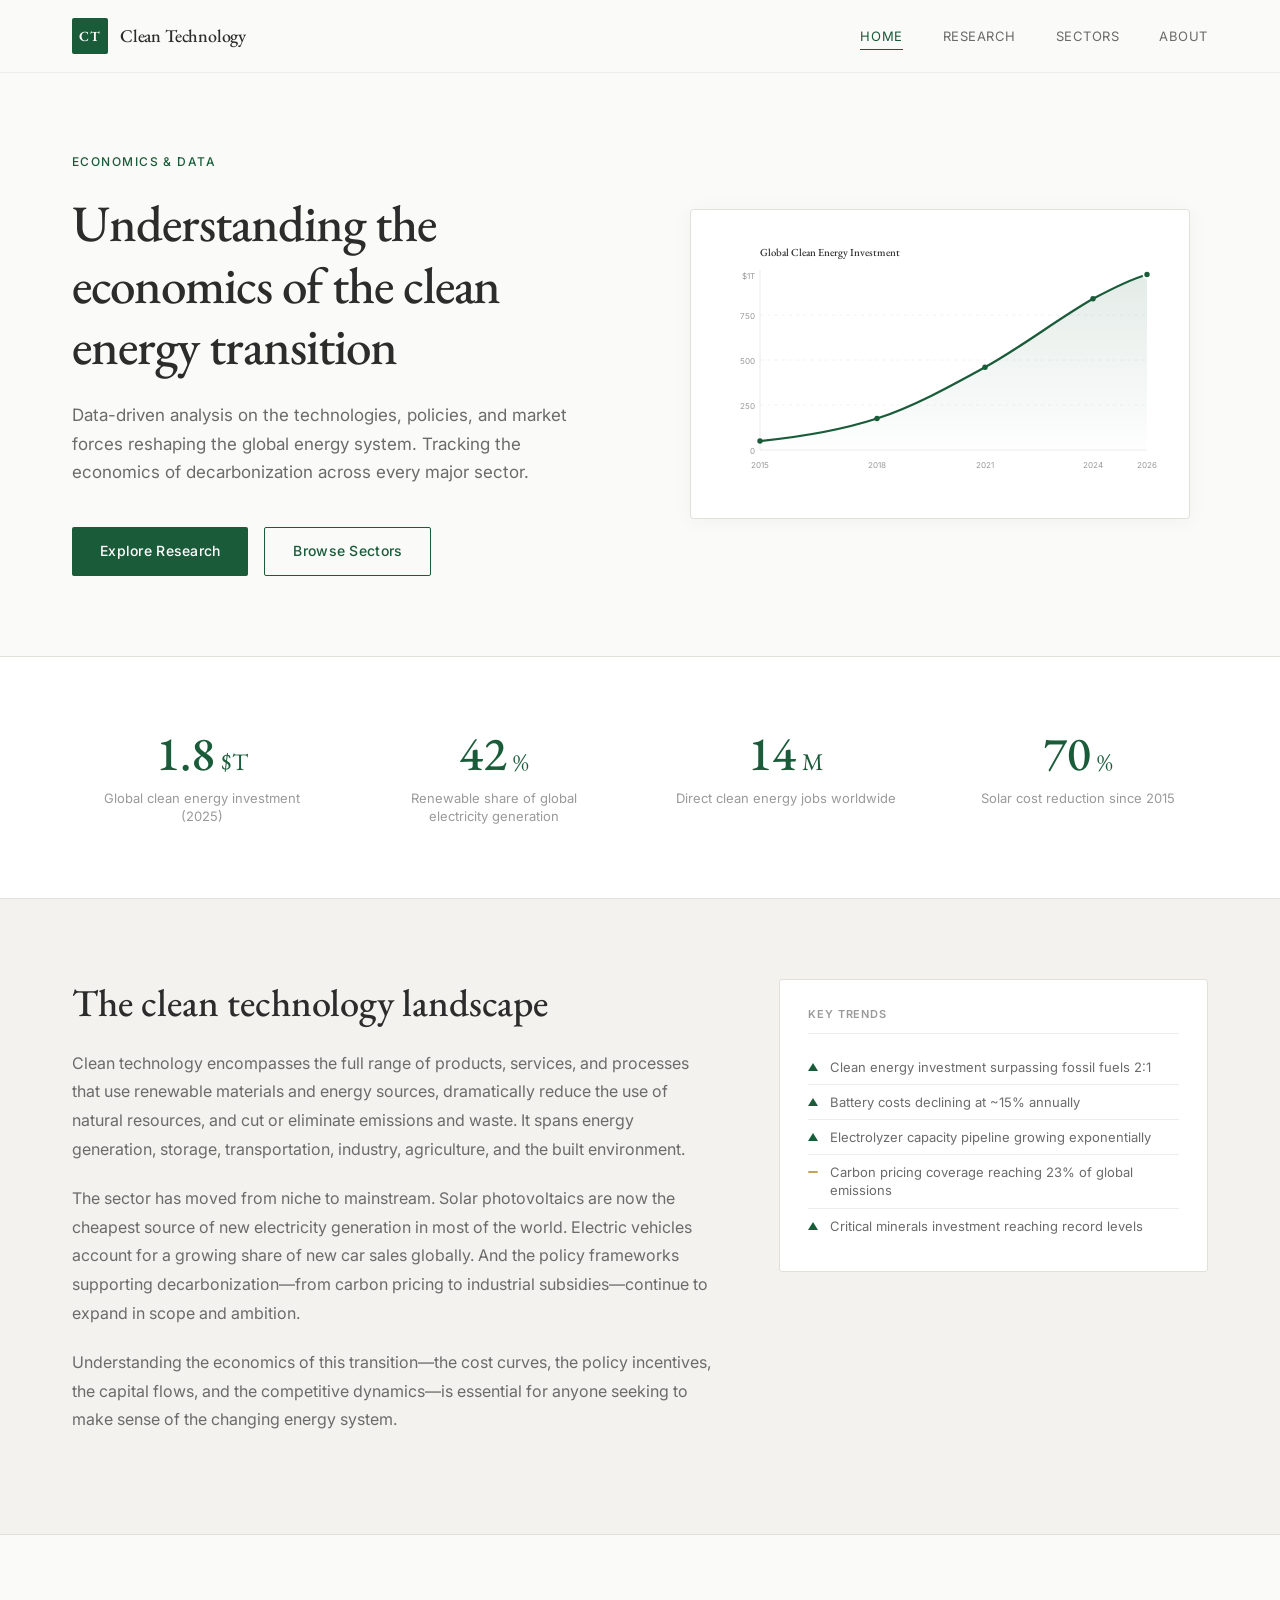
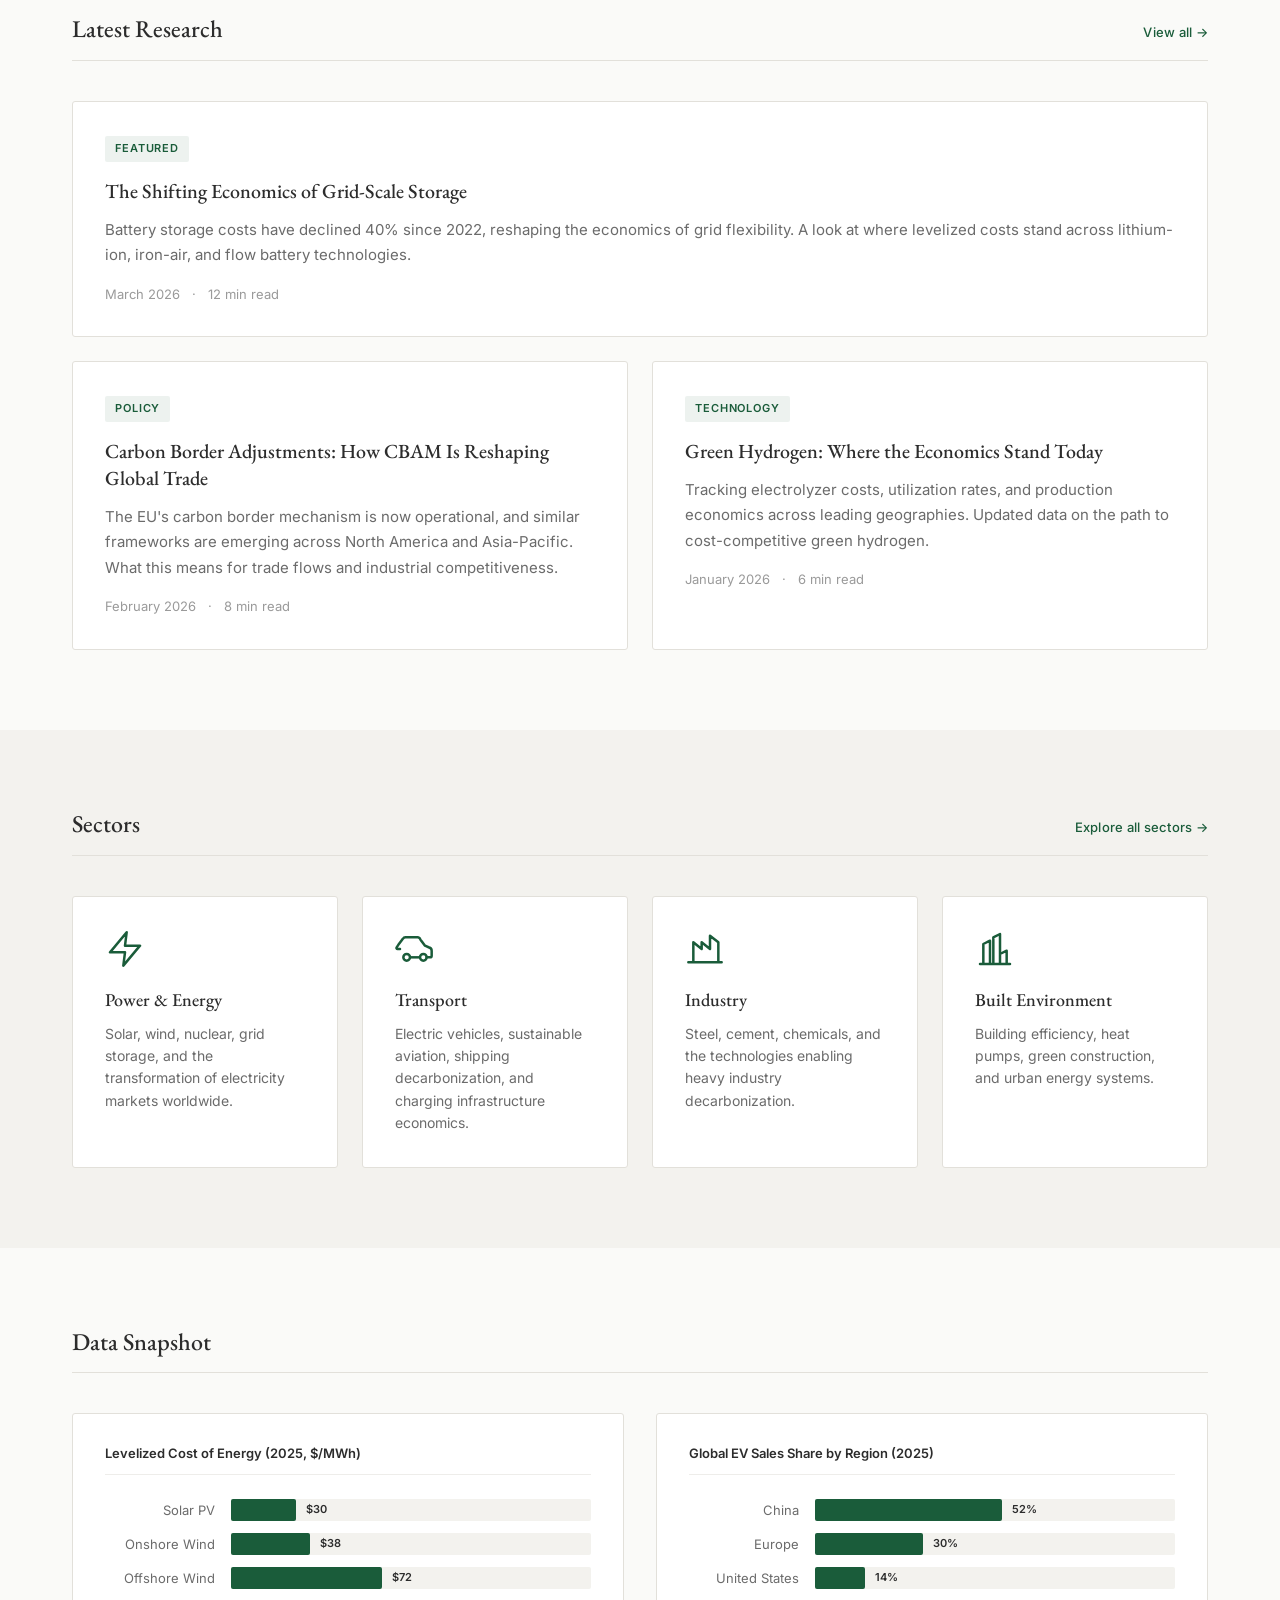
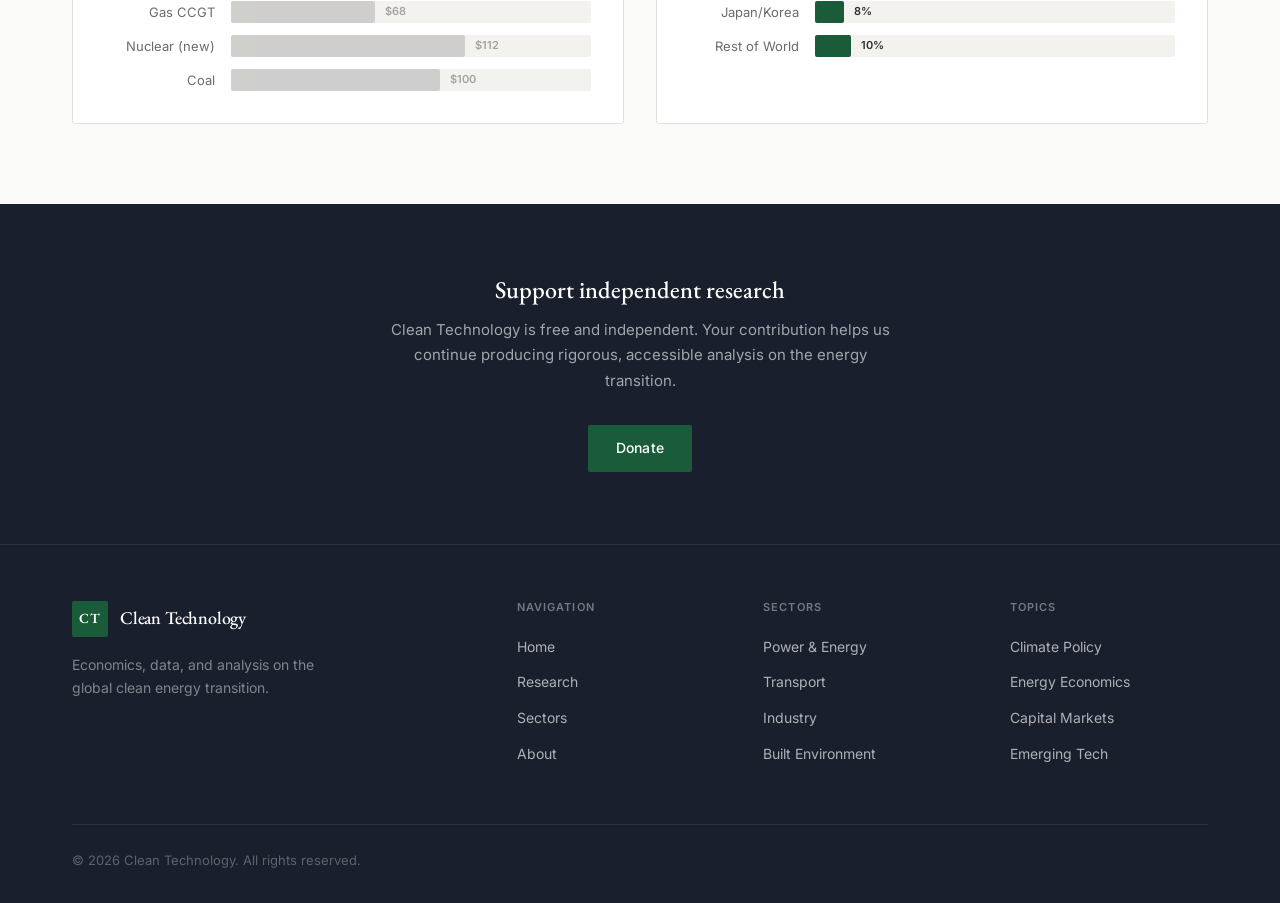
==== commit 19dd9590: "Replace newsletter with donate section Link to Stripe donation page. Applied to both Home and Resear" ====
--- a/index.html
+++ b/index.html
@@ -308,16 +308,13 @@
         </div>
     </section>
 
-    <!-- Newsletter -->
-    <section class="newsletter">
-        <div class="container">
-            <div class="newsletter-content">
-                <h2>Stay informed</h2>
-                <p>Receive new research and data analysis directly. No spam, unsubscribe anytime.</p>
-                <form class="newsletter-form" onsubmit="event.preventDefault(); this.innerHTML='<p style=\'color:var(--color-primary);font-weight:500;\'>Thank you. You\'ll hear from us soon.</p>';">
-                    <input type="email" placeholder="your@email.com" required>
-                    <button type="submit" class="btn btn-primary">Subscribe</button>
-                </form>
+    <!-- Donate -->
+    <section class="donate">
+        <div class="container">
+            <div class="donate-content">
+                <h2>Support independent research</h2>
+                <p>Clean Technology is free and independent. Your contribution helps us continue producing rigorous, accessible analysis on the energy transition.</p>
+                <a href="https://buy.stripe.com/00w14p9UJfTacDT0VZaAw09" class="btn btn-primary" target="_blank" rel="noopener">Donate</a>
             </div>
         </div>
     </section>
--- a/assets/css/style.css
+++ b/assets/css/style.css
@@ -680,49 +680,29 @@
 }
 
 /* ============================================
-   NEWSLETTER
+   DONATE
    ============================================ */
-.newsletter {
-    padding: 4rem 0;
-    background: var(--color-bg-alt);
-    border-top: 1px solid var(--color-border);
-}
-
-.newsletter-content {
+.donate {
+    padding: 4.5rem 0;
+    background: var(--color-bg-dark);
+}
+
+.donate-content {
     text-align: center;
-    max-width: 480px;
+    max-width: 520px;
     margin: 0 auto;
 }
 
-.newsletter-content h2 {
+.donate-content h2 {
     font-size: 1.5rem;
     margin-bottom: 0.75rem;
-}
-
-.newsletter-content p {
+    color: var(--color-white);
+}
+
+.donate-content p {
     font-size: 0.9375rem;
-    margin-bottom: 1.5rem;
-}
-
-.newsletter-form {
-    display: flex;
-    gap: 0.5rem;
-}
-
-.newsletter-form input[type="email"] {
-    flex: 1;
-    padding: 0.75rem 1rem;
-    border: 1px solid var(--color-border);
-    border-radius: 2px;
-    font-family: var(--font-sans);
-    font-size: 0.875rem;
-    background: var(--color-white);
-    outline: none;
-    transition: border-color 0.2s;
-}
-
-.newsletter-form input[type="email"]:focus {
-    border-color: var(--color-primary);
+    margin-bottom: 2rem;
+    color: rgba(255, 255, 255, 0.6);
 }
 
 /* ============================================
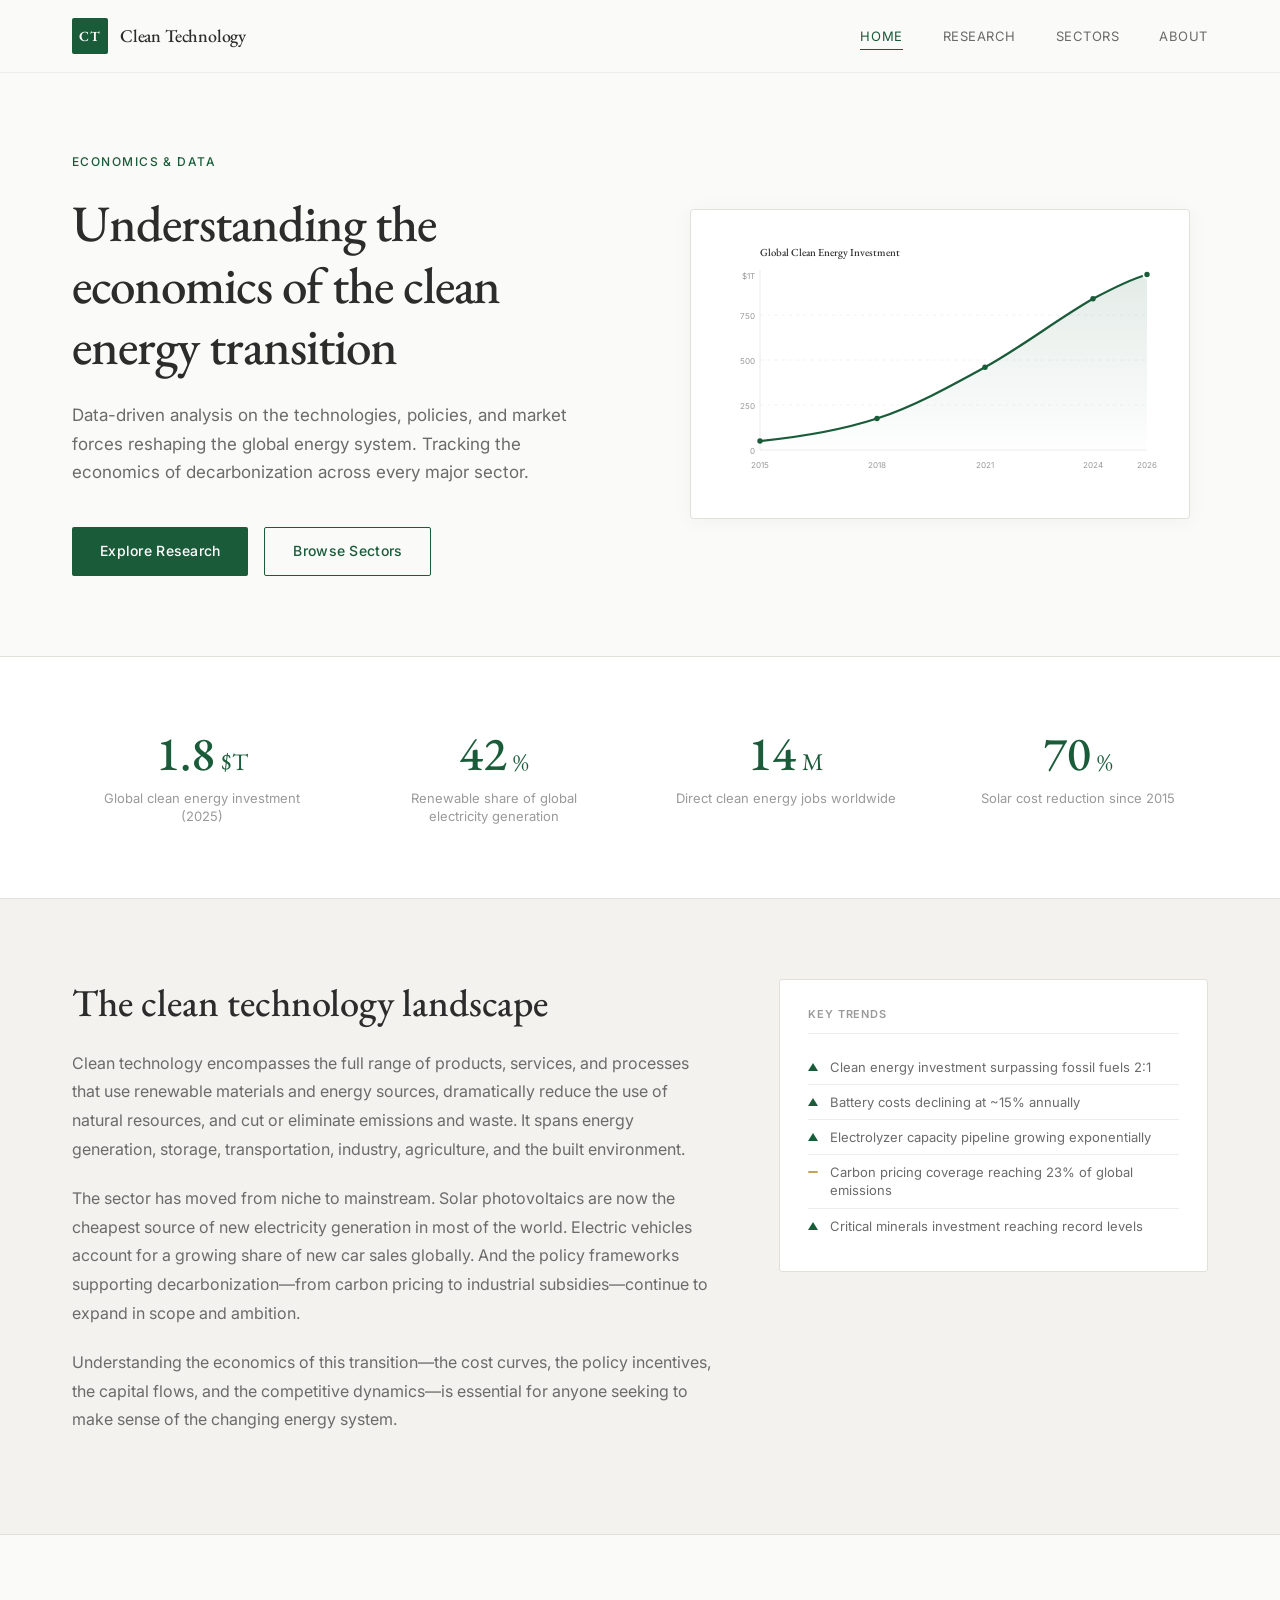
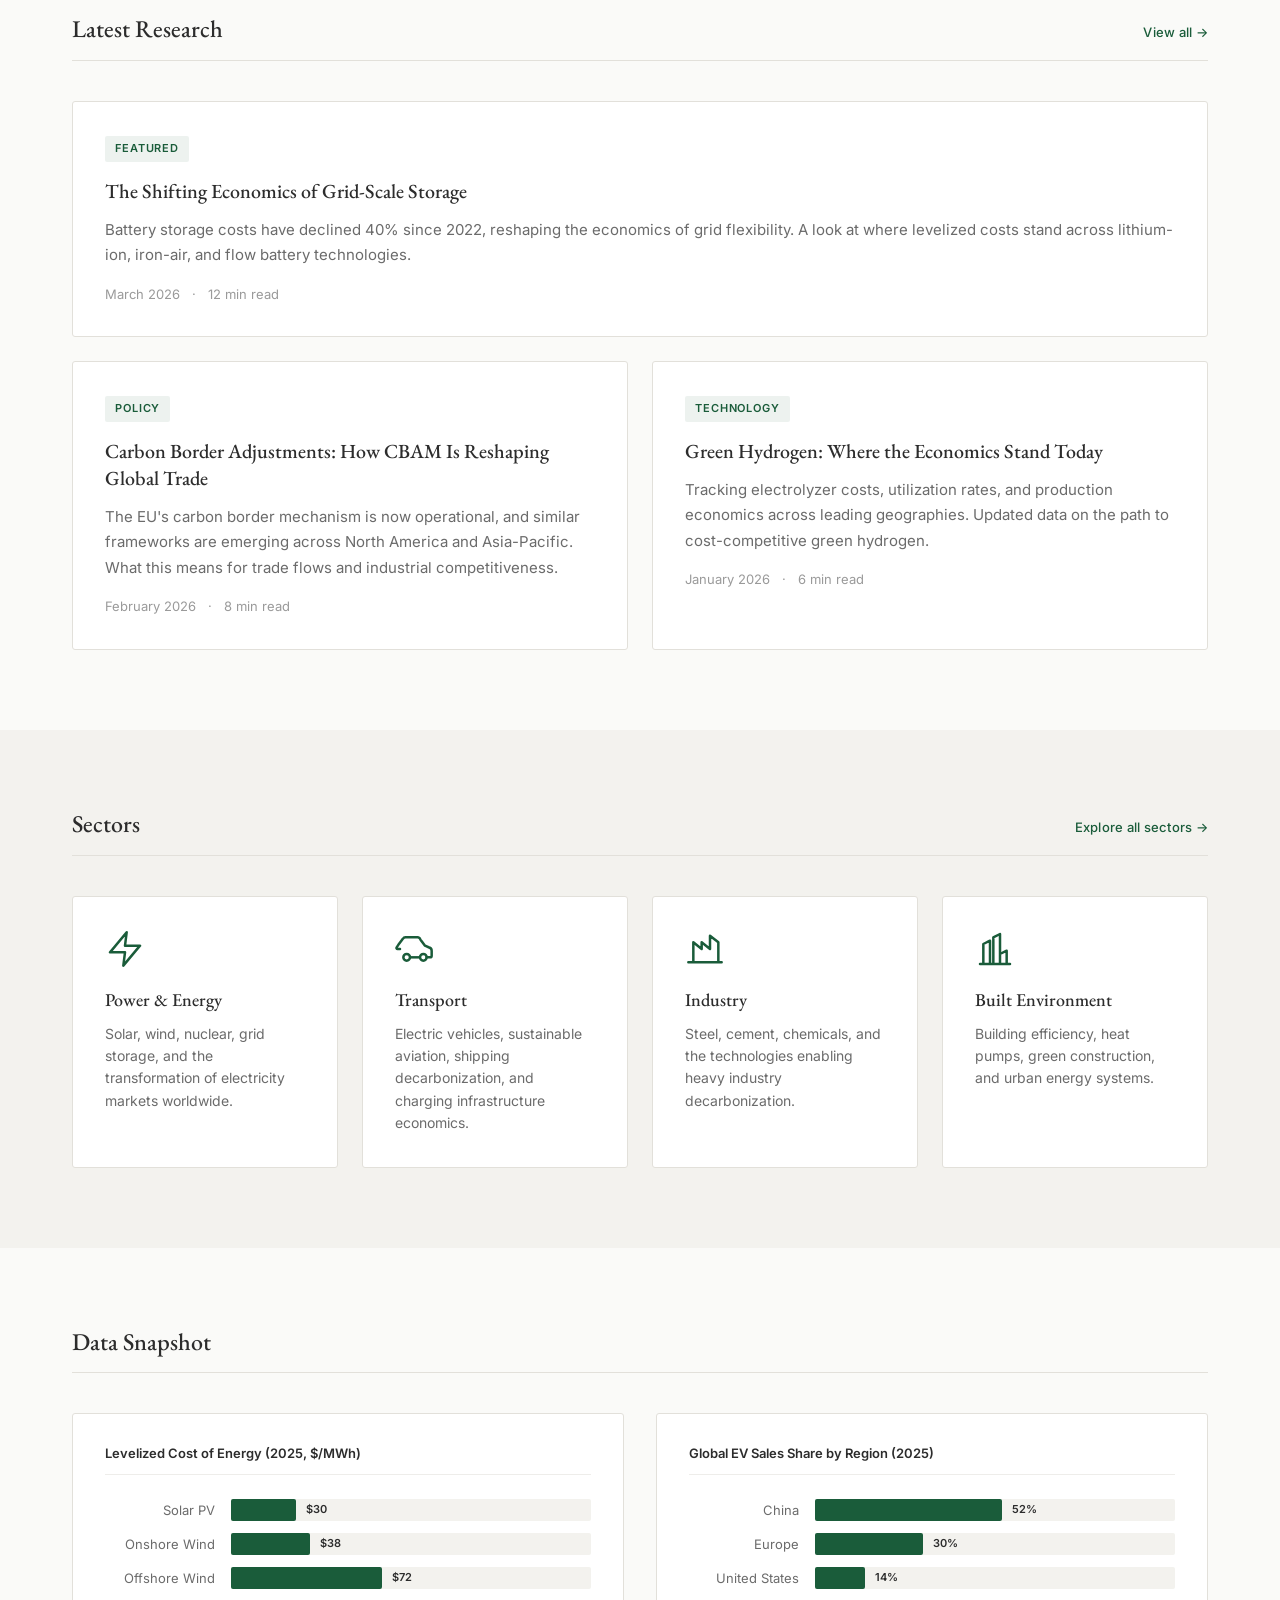
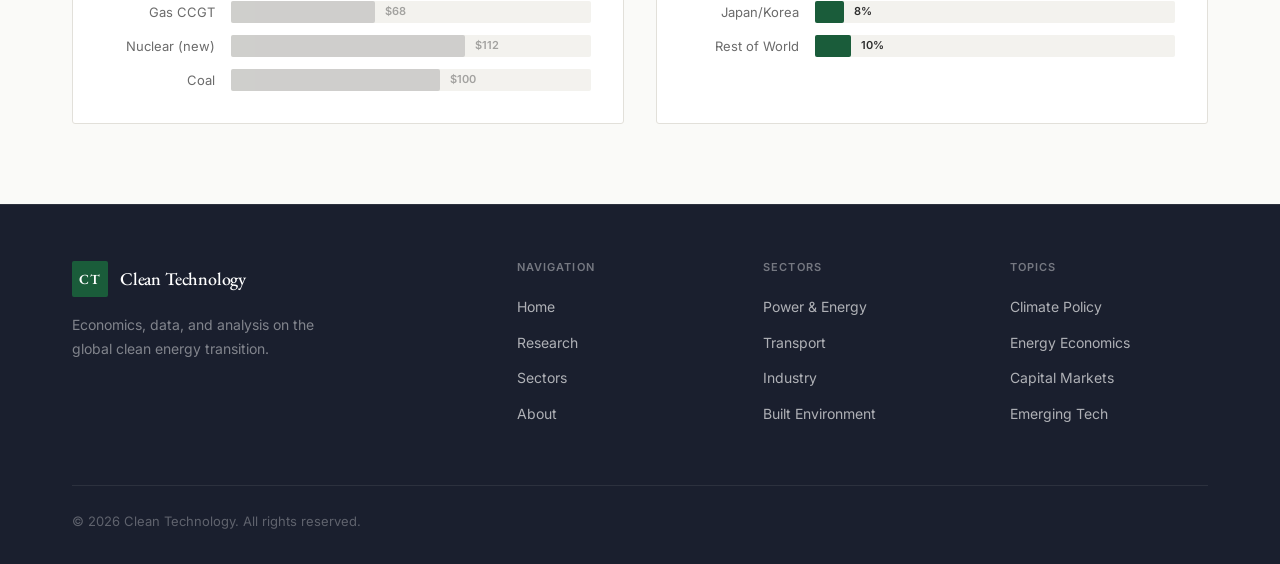
==== commit dc8a4a0d: "Remove support independent research / donate section Co-authored-by: Copilot <223556219+Copilot@user" ====
--- a/index.html
+++ b/index.html
@@ -308,17 +308,6 @@
         </div>
     </section>
 
-    <!-- Donate -->
-    <section class="donate">
-        <div class="container">
-            <div class="donate-content">
-                <h2>Support independent research</h2>
-                <p>Clean Technology is free and independent. Your contribution helps us continue producing rigorous, accessible analysis on the energy transition.</p>
-                <a href="https://buy.stripe.com/00w14p9UJfTacDT0VZaAw09" class="btn btn-primary" target="_blank" rel="noopener">Donate</a>
-            </div>
-        </div>
-    </section>
-
     <!-- Footer -->
     <footer class="site-footer">
         <div class="container">
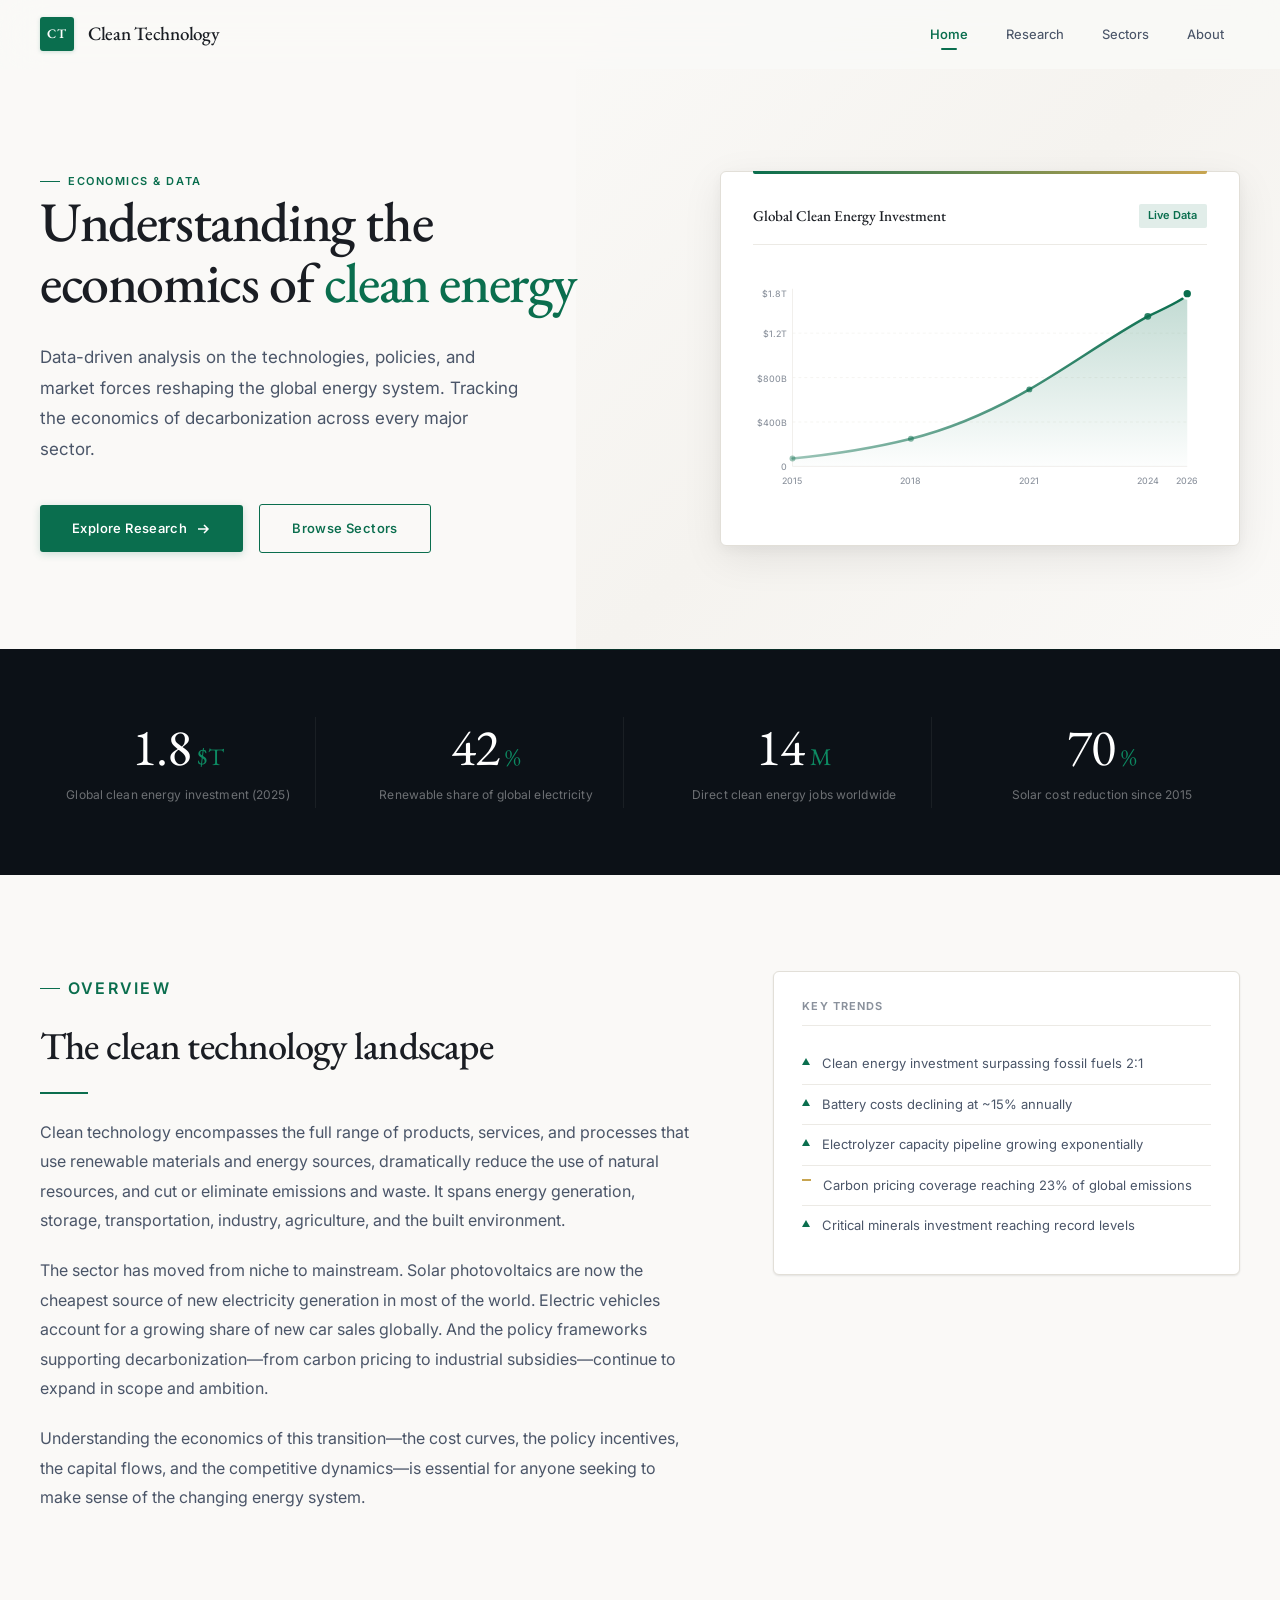
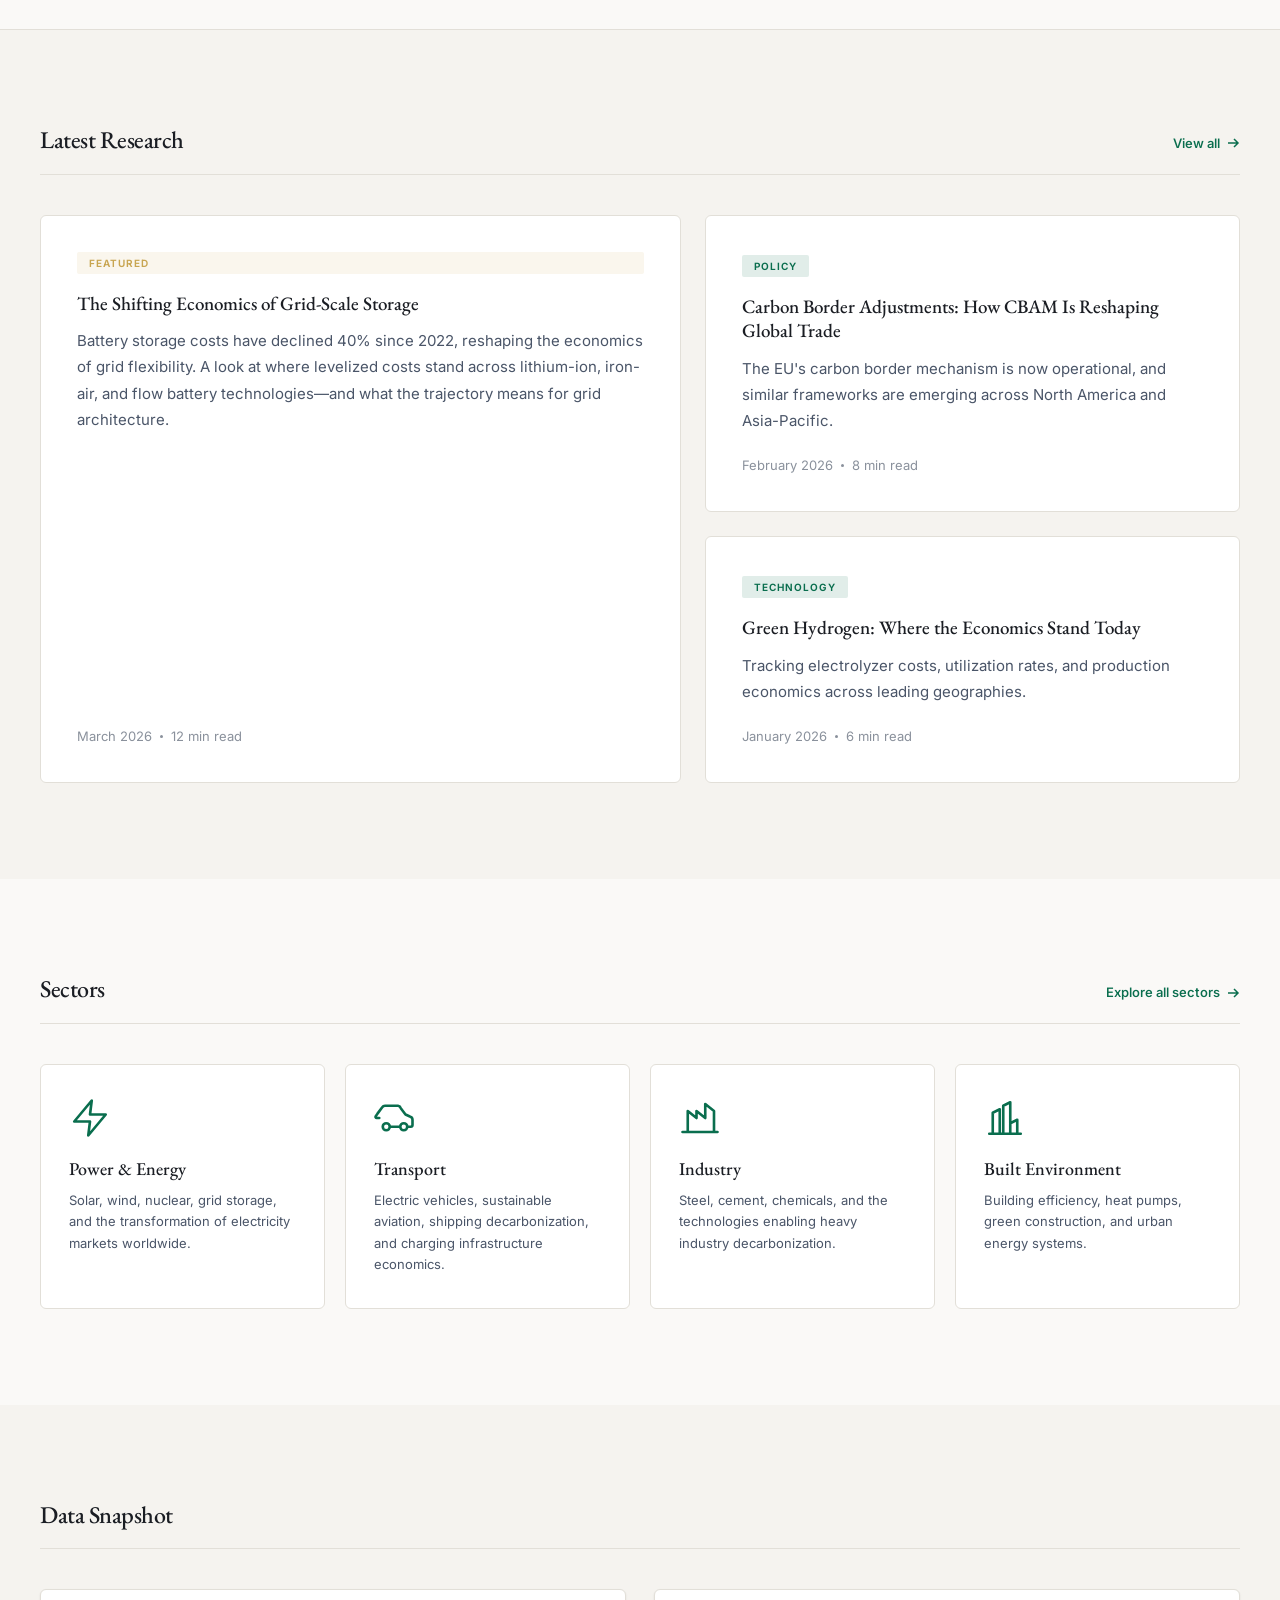
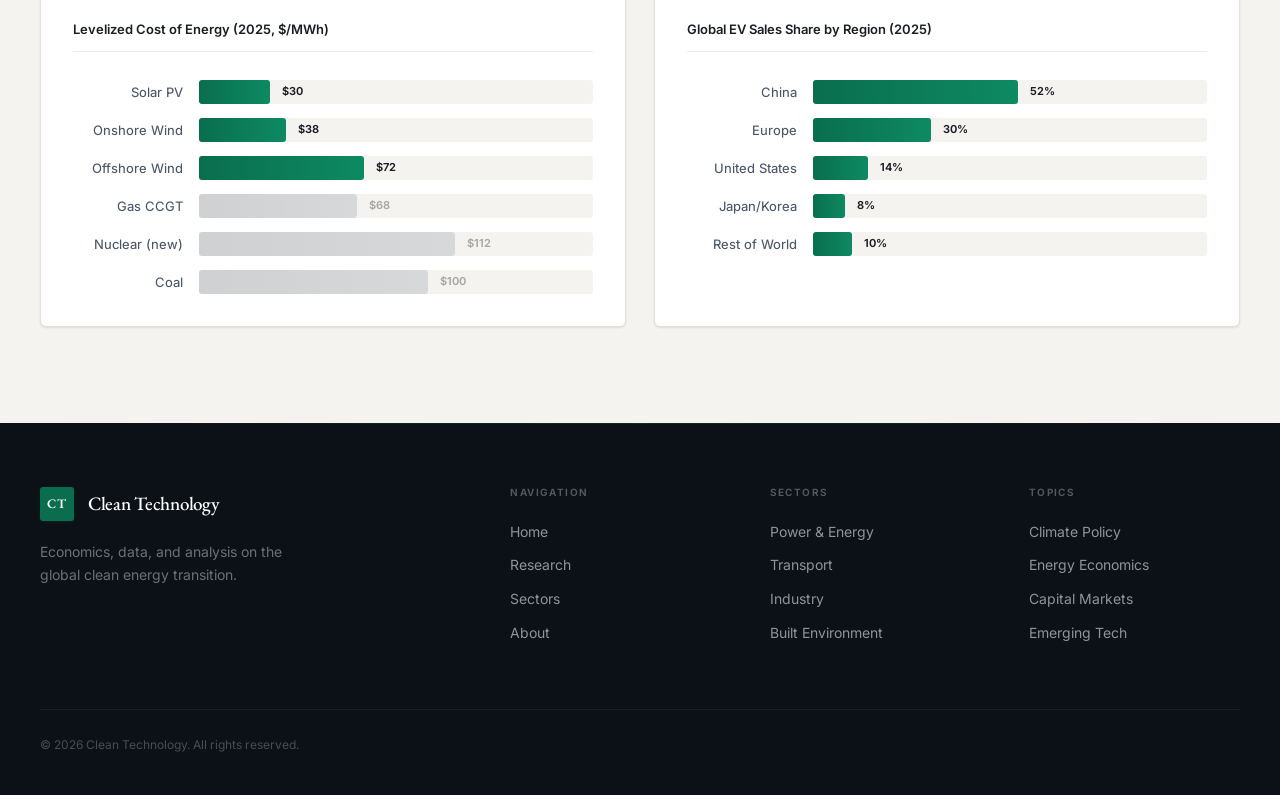
==== commit b94f754a: "Add Google AdSense snippet to all pages" ====
--- a/index.html
+++ b/index.html
@@ -6,10 +6,14 @@
     <meta name="description" content="Clean Technology — Economics, data, and analysis on the global clean energy transition. Independent information on renewable energy, climate policy, and emerging technologies.">
     <title>Clean Technology | Economics of the Energy Transition</title>
     <link rel="stylesheet" href="assets/css/style.css">
+    <script async src="https://pagead2.googlesyndication.com/pagead/js/adsbygoogle.js?client=ca-pub-8700122829608621"
+         crossorigin="anonymous"></script>
     <link rel="preconnect" href="https://fonts.googleapis.com">
     <link rel="preconnect" href="https://fonts.gstatic.com" crossorigin>
-    <link href="https://fonts.googleapis.com/css2?family=EB+Garamond:ital,wght@0,400;0,500;0,600;0,700;1,400;1,500&family=Inter:wght@300;400;500;600&display=swap" rel="stylesheet">
+    <link href="https://fonts.googleapis.com/css2?family=EB+Garamond:ital,wght@0,400;0,500;0,600;0,700;1,400;1,500&family=Inter:opsz,wght@14..32,300;14..32,400;14..32,450;14..32,500;14..32,550;14..32,600;14..32,650&display=swap" rel="stylesheet">
     <link rel="icon" type="image/svg+xml" href="assets/images/favicon.svg">
+    <script async src="https://pagead2.googlesyndication.com/pagead/js/adsbygoogle.js?client=ca-pub-8700122829608621"
+         crossorigin="anonymous"></script>
 </head>
 <body>
 
@@ -33,48 +37,64 @@
 
     <!-- Hero -->
     <section class="hero">
-        <div class="hero-content">
-            <p class="hero-eyebrow">Economics & Data</p>
-            <h1>Understanding the economics of the clean energy transition</h1>
-            <p class="hero-subtitle">Data-driven analysis on the technologies, policies, and market forces reshaping the global energy system. Tracking the economics of decarbonization across every major sector.</p>
-            <div class="hero-actions">
-                <a href="research.html" class="btn btn-primary">Explore Research</a>
-                <a href="sectors.html" class="btn btn-secondary">Browse Sectors</a>
-            </div>
-        </div>
-        <div class="hero-visual">
-            <div class="data-graphic">
-                <div class="graph-container">
-                    <svg viewBox="0 0 500 280" class="hero-chart">
-                        <line x1="50" y1="40" x2="50" y2="240" stroke="#d1d5db" stroke-width="0.5"/>
-                        <line x1="50" y1="240" x2="480" y2="240" stroke="#d1d5db" stroke-width="0.5"/>
-                        <line x1="50" y1="190" x2="480" y2="190" stroke="#e5e7eb" stroke-width="0.5" stroke-dasharray="4,4"/>
-                        <line x1="50" y1="140" x2="480" y2="140" stroke="#e5e7eb" stroke-width="0.5" stroke-dasharray="4,4"/>
-                        <line x1="50" y1="90" x2="480" y2="90" stroke="#e5e7eb" stroke-width="0.5" stroke-dasharray="4,4"/>
-                        <text x="44" y="244" class="chart-label" text-anchor="end">0</text>
-                        <text x="44" y="194" class="chart-label" text-anchor="end">250</text>
-                        <text x="44" y="144" class="chart-label" text-anchor="end">500</text>
-                        <text x="44" y="94" class="chart-label" text-anchor="end">750</text>
-                        <text x="44" y="50" class="chart-label" text-anchor="end">$1T</text>
-                        <path d="M50,230 C100,225 140,218 180,205 C220,192 260,170 300,148 C340,126 380,95 420,72 C450,56 470,48 480,45 L480,240 L50,240 Z" fill="url(#areaGradient)" opacity="0.3"/>
-                        <path d="M50,230 C100,225 140,218 180,205 C220,192 260,170 300,148 C340,126 380,95 420,72 C450,56 470,48 480,45" fill="none" stroke="#1a5c3a" stroke-width="2.5" stroke-linecap="round"/>
-                        <circle cx="50" cy="230" r="3" fill="#1a5c3a"/>
-                        <circle cx="180" cy="205" r="3" fill="#1a5c3a"/>
-                        <circle cx="300" cy="148" r="3" fill="#1a5c3a"/>
-                        <circle cx="420" cy="72" r="3" fill="#1a5c3a"/>
-                        <circle cx="480" cy="45" r="4" fill="#1a5c3a" stroke="#fff" stroke-width="2"/>
-                        <text x="50" y="260" class="chart-label" text-anchor="middle">2015</text>
-                        <text x="180" y="260" class="chart-label" text-anchor="middle">2018</text>
-                        <text x="300" y="260" class="chart-label" text-anchor="middle">2021</text>
-                        <text x="420" y="260" class="chart-label" text-anchor="middle">2024</text>
-                        <text x="480" y="260" class="chart-label" text-anchor="middle">2026</text>
-                        <text x="50" y="24" class="chart-title">Global Clean Energy Investment</text>
+        <div class="hero-grid">
+            <div class="hero-content">
+                <p class="eyebrow">Economics & Data</p>
+                <h1>Understanding the economics of <em>clean energy</em></h1>
+                <p class="hero-subtitle">Data-driven analysis on the technologies, policies, and market forces reshaping the global energy system. Tracking the economics of decarbonization across every major sector.</p>
+                <div class="hero-actions">
+                    <a href="research.html" class="btn btn-primary">
+                        Explore Research
+                        <svg viewBox="0 0 16 16" fill="none" stroke="currentColor" stroke-width="1.5"><path d="M3 8h10M9 4l4 4-4 4"/></svg>
+                    </a>
+                    <a href="sectors.html" class="btn btn-secondary">Browse Sectors</a>
+                </div>
+            </div>
+            <div class="hero-visual">
+                <div class="hero-card">
+                    <div class="hero-card-header">
+                        <span class="hero-card-title">Global Clean Energy Investment</span>
+                        <span class="hero-card-badge">Live Data</span>
+                    </div>
+                    <svg viewBox="0 0 460 240" class="hero-chart">
                         <defs>
-                            <linearGradient id="areaGradient" x1="0" y1="0" x2="0" y2="1">
-                                <stop offset="0%" stop-color="#1a5c3a" stop-opacity="0.4"/>
-                                <stop offset="100%" stop-color="#1a5c3a" stop-opacity="0.02"/>
+                            <linearGradient id="areaGrad" x1="0" y1="0" x2="0" y2="1">
+                                <stop offset="0%" stop-color="#0a6e4e" stop-opacity="0.25"/>
+                                <stop offset="100%" stop-color="#0a6e4e" stop-opacity="0.01"/>
+                            </linearGradient>
+                            <linearGradient id="lineGrad" x1="0" y1="0" x2="1" y2="0">
+                                <stop offset="0%" stop-color="#0a6e4e" stop-opacity="0.4"/>
+                                <stop offset="100%" stop-color="#0a6e4e"/>
                             </linearGradient>
                         </defs>
+                        <!-- Grid -->
+                        <line x1="40" y1="20" x2="40" y2="200" stroke="#e2dfd8" stroke-width="0.5"/>
+                        <line x1="40" y1="200" x2="440" y2="200" stroke="#e2dfd8" stroke-width="0.5"/>
+                        <line x1="40" y1="155" x2="440" y2="155" stroke="#eceae5" stroke-width="0.5" stroke-dasharray="3,3"/>
+                        <line x1="40" y1="110" x2="440" y2="110" stroke="#eceae5" stroke-width="0.5" stroke-dasharray="3,3"/>
+                        <line x1="40" y1="65" x2="440" y2="65" stroke="#eceae5" stroke-width="0.5" stroke-dasharray="3,3"/>
+                        <!-- Y labels -->
+                        <text x="34" y="204" class="chart-label" text-anchor="end">0</text>
+                        <text x="34" y="159" class="chart-label" text-anchor="end">$400B</text>
+                        <text x="34" y="114" class="chart-label" text-anchor="end">$800B</text>
+                        <text x="34" y="69" class="chart-label" text-anchor="end">$1.2T</text>
+                        <text x="34" y="28" class="chart-label" text-anchor="end">$1.8T</text>
+                        <!-- Area -->
+                        <path d="M40,192 C80,188 120,182 160,172 C200,162 240,145 280,122 C320,99 360,70 400,48 C430,34 440,28 440,25 L440,200 L40,200 Z" fill="url(#areaGrad)"/>
+                        <!-- Line -->
+                        <path d="M40,192 C80,188 120,182 160,172 C200,162 240,145 280,122 C320,99 360,70 400,48 C430,34 440,28 440,25" fill="none" stroke="url(#lineGrad)" stroke-width="2.5" stroke-linecap="round"/>
+                        <!-- Data points -->
+                        <circle cx="40" cy="192" r="3" fill="#0a6e4e" opacity="0.4"/>
+                        <circle cx="160" cy="172" r="3" fill="#0a6e4e" opacity="0.5"/>
+                        <circle cx="280" cy="122" r="3" fill="#0a6e4e" opacity="0.7"/>
+                        <circle cx="400" cy="48" r="3.5" fill="#0a6e4e" opacity="0.85"/>
+                        <circle cx="440" cy="25" r="5" fill="#0a6e4e" stroke="#fff" stroke-width="2.5"/>
+                        <!-- X labels -->
+                        <text x="40" y="218" class="chart-label" text-anchor="middle">2015</text>
+                        <text x="160" y="218" class="chart-label" text-anchor="middle">2018</text>
+                        <text x="280" y="218" class="chart-label" text-anchor="middle">2021</text>
+                        <text x="400" y="218" class="chart-label" text-anchor="middle">2024</text>
+                        <text x="440" y="218" class="chart-label" text-anchor="middle">2026</text>
                     </svg>
                 </div>
             </div>
@@ -93,7 +113,7 @@
                 <div class="metric-card">
                     <span class="metric-value" data-target="42">0</span>
                     <span class="metric-unit">%</span>
-                    <p class="metric-label">Renewable share of global electricity generation</p>
+                    <p class="metric-label">Renewable share of global electricity</p>
                 </div>
                 <div class="metric-card">
                     <span class="metric-value" data-target="14">0</span>
@@ -114,14 +134,16 @@
         <div class="container">
             <div class="overview-grid">
                 <div class="overview-text">
+                    <p class="eyebrow">Overview</p>
                     <h2>The clean technology landscape</h2>
+                    <hr class="divider">
                     <p>Clean technology encompasses the full range of products, services, and processes that use renewable materials and energy sources, dramatically reduce the use of natural resources, and cut or eliminate emissions and waste. It spans energy generation, storage, transportation, industry, agriculture, and the built environment.</p>
                     <p>The sector has moved from niche to mainstream. Solar photovoltaics are now the cheapest source of new electricity generation in most of the world. Electric vehicles account for a growing share of new car sales globally. And the policy frameworks supporting decarbonization&mdash;from carbon pricing to industrial subsidies&mdash;continue to expand in scope and ambition.</p>
                     <p>Understanding the economics of this transition&mdash;the cost curves, the policy incentives, the capital flows, and the competitive dynamics&mdash;is essential for anyone seeking to make sense of the changing energy system.</p>
                 </div>
                 <div class="overview-sidebar">
                     <div class="sidebar-card">
-                        <h4>Key Trends</h4>
+                        <h4 class="sidebar-card-title">Key Trends</h4>
                         <ul class="trend-list">
                             <li>
                                 <span class="trend-indicator trend-up"></span>
@@ -150,41 +172,44 @@
         </div>
     </section>
 
-    <!-- Featured Articles -->
+    <!-- Latest Research -->
     <section class="insights">
         <div class="container">
             <div class="section-header">
                 <h2>Latest Research</h2>
-                <a href="research.html" class="section-link">View all &rarr;</a>
+                <a href="research.html" class="section-link">
+                    View all
+                    <svg viewBox="0 0 14 14" fill="none" stroke="currentColor" stroke-width="1.5"><path d="M2 7h10M8 3l4 4-4 4"/></svg>
+                </a>
             </div>
             <div class="insights-grid">
                 <article class="insight-card insight-featured">
-                    <div class="insight-tag">Featured</div>
+                    <span class="tag tag--accent">Featured</span>
                     <h3>The Shifting Economics of Grid-Scale Storage</h3>
-                    <p>Battery storage costs have declined 40% since 2022, reshaping the economics of grid flexibility. A look at where levelized costs stand across lithium-ion, iron-air, and flow battery technologies.</p>
+                    <p>Battery storage costs have declined 40% since 2022, reshaping the economics of grid flexibility. A look at where levelized costs stand across lithium-ion, iron-air, and flow battery technologies&mdash;and what the trajectory means for grid architecture.</p>
                     <div class="insight-meta">
                         <span>March 2026</span>
-                        <span class="meta-divider">&middot;</span>
+                        <span class="meta-dot"></span>
                         <span>12 min read</span>
                     </div>
                 </article>
                 <article class="insight-card">
-                    <div class="insight-tag">Policy</div>
+                    <span class="tag tag--primary">Policy</span>
                     <h3>Carbon Border Adjustments: How CBAM Is Reshaping Global Trade</h3>
-                    <p>The EU's carbon border mechanism is now operational, and similar frameworks are emerging across North America and Asia-Pacific. What this means for trade flows and industrial competitiveness.</p>
+                    <p>The EU's carbon border mechanism is now operational, and similar frameworks are emerging across North America and Asia-Pacific.</p>
                     <div class="insight-meta">
                         <span>February 2026</span>
-                        <span class="meta-divider">&middot;</span>
+                        <span class="meta-dot"></span>
                         <span>8 min read</span>
                     </div>
                 </article>
                 <article class="insight-card">
-                    <div class="insight-tag">Technology</div>
+                    <span class="tag tag--primary">Technology</span>
                     <h3>Green Hydrogen: Where the Economics Stand Today</h3>
-                    <p>Tracking electrolyzer costs, utilization rates, and production economics across leading geographies. Updated data on the path to cost-competitive green hydrogen.</p>
+                    <p>Tracking electrolyzer costs, utilization rates, and production economics across leading geographies.</p>
                     <div class="insight-meta">
                         <span>January 2026</span>
-                        <span class="meta-divider">&middot;</span>
+                        <span class="meta-dot"></span>
                         <span>6 min read</span>
                     </div>
                 </article>
@@ -197,7 +222,10 @@
         <div class="container">
             <div class="section-header">
                 <h2>Sectors</h2>
-                <a href="sectors.html" class="section-link">Explore all sectors &rarr;</a>
+                <a href="sectors.html" class="section-link">
+                    Explore all sectors
+                    <svg viewBox="0 0 14 14" fill="none" stroke="currentColor" stroke-width="1.5"><path d="M2 7h10M8 3l4 4-4 4"/></svg>
+                </a>
             </div>
             <div class="expertise-grid">
                 <a href="sectors.html#energy" class="expertise-card">
--- a/assets/css/style.css
+++ b/assets/css/style.css
@@ -1,6 +1,6 @@
 /* ============================================
-   Clean Technology — Style System
-   Informational / Economist Aesthetic
+   Clean Technology — Professional Design System
+   Premium Informational Aesthetic
    ============================================ */
 
 /* --- Reset & Base --- */
@@ -11,26 +11,47 @@
 }
 
 :root {
-    --color-primary: #1a5c3a;
-    --color-primary-light: #2a7a50;
-    --color-primary-dark: #0f3d26;
-    --color-bg: #fafaf8;
-    --color-bg-alt: #f3f2ee;
-    --color-bg-dark: #1a1f2e;
-    --color-text: #2c2c2c;
-    --color-text-light: #6b6b6b;
-    --color-text-muted: #9a9a9a;
-    --color-border: #e2e0da;
-    --color-border-light: #eeedea;
+    --color-primary: #0a6e4e;
+    --color-primary-light: #0d8a62;
+    --color-primary-dark: #064d37;
+    --color-primary-glow: rgba(10, 110, 78, 0.12);
+    --color-accent: #c8a551;
+    --color-accent-light: #d4b76a;
+    --color-bg: #faf9f7;
+    --color-bg-warm: #f5f3ef;
+    --color-bg-cool: #f0f2f5;
+    --color-bg-dark: #0c1117;
+    --color-bg-dark-elevated: #141b24;
+    --color-text: #1a1d23;
+    --color-text-secondary: #4a5568;
+    --color-text-tertiary: #8a919c;
+    --color-border: #e2dfd8;
+    --color-border-light: #eceae5;
+    --color-border-dark: rgba(255,255,255,0.08);
     --color-white: #ffffff;
-    --color-accent: #c4a35a;
-
-    --font-serif: 'EB Garamond', 'Georgia', 'Times New Roman', serif;
-    --font-sans: 'Inter', -apple-system, BlinkMacSystemFont, 'Segoe UI', sans-serif;
-
-    --container-max: 1200px;
-    --container-narrow: 800px;
-    --header-height: 72px;
+    --color-red: #c0392b;
+    --color-blue: #2563eb;
+
+    --font-display: 'EB Garamond', 'Georgia', 'Times New Roman', serif;
+    --font-body: 'Inter', -apple-system, BlinkMacSystemFont, 'Segoe UI', sans-serif;
+
+    --container-xl: 1280px;
+    --container-lg: 1120px;
+    --container-md: 960px;
+    --container-sm: 720px;
+    --header-height: 68px;
+
+    --shadow-sm: 0 1px 3px rgba(0,0,0,0.04), 0 1px 2px rgba(0,0,0,0.06);
+    --shadow-md: 0 4px 16px rgba(0,0,0,0.06), 0 1px 4px rgba(0,0,0,0.04);
+    --shadow-lg: 0 12px 40px rgba(0,0,0,0.08), 0 4px 12px rgba(0,0,0,0.04);
+    --shadow-glow: 0 0 40px rgba(10, 110, 78, 0.08);
+
+    --radius-sm: 3px;
+    --radius-md: 6px;
+    --radius-lg: 10px;
+
+    --ease-out: cubic-bezier(0.16, 1, 0.3, 1);
+    --ease-in-out: cubic-bezier(0.65, 0, 0.35, 1);
 }
 
 html {
@@ -41,83 +62,169 @@
 }
 
 body {
-    font-family: var(--font-sans);
+    font-family: var(--font-body);
     color: var(--color-text);
     background-color: var(--color-bg);
     line-height: 1.6;
+    overflow-x: hidden;
 }
 
 .container {
-    max-width: var(--container-max);
+    max-width: var(--container-xl);
     margin: 0 auto;
-    padding: 0 2rem;
-}
-
-a {
-    color: inherit;
-    text-decoration: none;
-}
-
+    padding: 0 2.5rem;
+}
+
+.container--narrow {
+    max-width: var(--container-md);
+}
+
+a { color: inherit; text-decoration: none; }
 ul { list-style: none; }
-
 img { max-width: 100%; display: block; }
 
-h1, h2, h3, h4 {
-    font-family: var(--font-serif);
+h1, h2, h3, h4, h5 {
+    font-family: var(--font-display);
     font-weight: 500;
-    line-height: 1.2;
+    line-height: 1.15;
     color: var(--color-text);
 }
 
-h1 { font-size: clamp(2rem, 4vw, 3.2rem); }
-h2 { font-size: clamp(1.6rem, 3vw, 2.4rem); }
-h3 { font-size: clamp(1.2rem, 2vw, 1.5rem); }
+h1 { font-size: clamp(2.25rem, 4.5vw, 3.5rem); letter-spacing: -0.025em; }
+h2 { font-size: clamp(1.75rem, 3vw, 2.5rem); letter-spacing: -0.02em; }
+h3 { font-size: clamp(1.25rem, 2vw, 1.625rem); }
+h4 { font-size: 1.125rem; }
 
 p {
-    color: var(--color-text-light);
-    line-height: 1.7;
+    color: var(--color-text-secondary);
+    line-height: 1.75;
+}
+
+::selection {
+    background: var(--color-primary-glow);
+    color: var(--color-primary-dark);
 }
 
 /* --- Buttons --- */
 .btn {
     display: inline-flex;
     align-items: center;
-    padding: 0.75rem 1.75rem;
-    font-family: var(--font-sans);
-    font-size: 0.875rem;
-    font-weight: 500;
-    letter-spacing: 0.02em;
+    gap: 0.5rem;
+    padding: 0.8125rem 2rem;
+    font-family: var(--font-body);
+    font-size: 0.8125rem;
+    font-weight: 550;
+    letter-spacing: 0.03em;
     border: none;
+    border-radius: var(--radius-sm);
+    cursor: pointer;
+    transition: all 0.3s var(--ease-out);
+    text-decoration: none;
+    position: relative;
+    overflow: hidden;
+}
+
+.btn-primary {
+    background: var(--color-primary);
+    color: var(--color-white);
+    box-shadow: 0 2px 8px rgba(10, 110, 78, 0.2);
+}
+
+.btn-primary:hover {
+    background: var(--color-primary-dark);
+    box-shadow: 0 4px 16px rgba(10, 110, 78, 0.25);
+    transform: translateY(-1px);
+}
+
+.btn-secondary {
+    background: transparent;
+    color: var(--color-primary);
+    border: 1.5px solid var(--color-primary);
+}
+
+.btn-secondary:hover {
+    background: var(--color-primary);
+    color: var(--color-white);
+    box-shadow: 0 2px 8px rgba(10, 110, 78, 0.2);
+    transform: translateY(-1px);
+}
+
+.btn-ghost {
+    background: rgba(255,255,255,0.06);
+    color: rgba(255,255,255,0.85);
+    border: 1px solid rgba(255,255,255,0.12);
+}
+
+.btn-ghost:hover {
+    background: rgba(255,255,255,0.12);
+    color: #fff;
+}
+
+.btn-full { width: 100%; justify-content: center; }
+
+.btn svg {
+    width: 16px;
+    height: 16px;
+    transition: transform 0.3s var(--ease-out);
+}
+
+.btn:hover svg { transform: translateX(3px); }
+
+/* --- Eyebrow / Label --- */
+.eyebrow {
+    font-family: var(--font-body);
+    font-size: 0.6875rem;
+    font-weight: 600;
+    text-transform: uppercase;
+    letter-spacing: 0.14em;
+    color: var(--color-primary);
+    display: inline-flex;
+    align-items: center;
+    gap: 0.5rem;
+}
+
+.eyebrow::before {
+    content: '';
+    display: inline-block;
+    width: 20px;
+    height: 1.5px;
+    background: var(--color-primary);
+}
+
+/* --- Tag --- */
+.tag {
+    display: inline-block;
+    font-size: 0.625rem;
+    font-weight: 650;
+    text-transform: uppercase;
+    letter-spacing: 0.1em;
+    padding: 0.25rem 0.75rem;
     border-radius: 2px;
-    cursor: pointer;
-    transition: all 0.25s ease;
-    text-decoration: none;
-}
-
-.btn-primary {
-    background-color: var(--color-primary);
-    color: var(--color-white);
-}
-
-.btn-primary:hover {
-    background-color: var(--color-primary-dark);
-    transform: translateY(-1px);
-}
-
-.btn-secondary {
-    background-color: transparent;
+    line-height: 1.4;
+}
+
+.tag--primary {
     color: var(--color-primary);
-    border: 1px solid var(--color-primary);
-}
-
-.btn-secondary:hover {
-    background-color: var(--color-primary);
-    color: var(--color-white);
-}
-
-.btn-full {
-    width: 100%;
-    justify-content: center;
+    background: var(--color-primary-glow);
+}
+
+.tag--accent {
+    color: var(--color-accent);
+    background: rgba(200, 165, 81, 0.1);
+}
+
+.tag--muted {
+    color: var(--color-text-tertiary);
+    background: var(--color-bg-warm);
+}
+
+/* --- Divider --- */
+.divider {
+    width: 48px;
+    height: 2px;
+    background: var(--color-primary);
+    border: none;
+    margin: 1.5rem 0;
 }
 
 /* ============================================
@@ -129,21 +236,22 @@
     left: 0;
     right: 0;
     z-index: 1000;
-    background: rgba(250, 250, 248, 0.92);
-    backdrop-filter: blur(12px);
-    -webkit-backdrop-filter: blur(12px);
-    border-bottom: 1px solid var(--color-border-light);
-    transition: box-shadow 0.3s ease;
+    background: rgba(250, 249, 247, 0.85);
+    backdrop-filter: blur(20px) saturate(1.2);
+    -webkit-backdrop-filter: blur(20px) saturate(1.2);
+    border-bottom: 1px solid transparent;
+    transition: all 0.4s var(--ease-out);
 }
 
 .site-header.scrolled {
-    box-shadow: 0 1px 12px rgba(0, 0, 0, 0.06);
+    border-bottom-color: var(--color-border-light);
+    box-shadow: 0 1px 16px rgba(0, 0, 0, 0.04);
 }
 
 .nav-container {
-    max-width: var(--container-max);
+    max-width: var(--container-xl);
     margin: 0 auto;
-    padding: 0 2rem;
+    padding: 0 2.5rem;
     display: flex;
     align-items: center;
     justify-content: space-between;
@@ -153,7 +261,7 @@
 .nav-logo {
     display: flex;
     align-items: center;
-    gap: 0.75rem;
+    gap: 0.875rem;
     text-decoration: none;
 }
 
@@ -161,62 +269,63 @@
     display: flex;
     align-items: center;
     justify-content: center;
-    width: 36px;
-    height: 36px;
+    width: 34px;
+    height: 34px;
     background: var(--color-primary);
     color: var(--color-white);
-    font-family: var(--font-serif);
-    font-size: 0.875rem;
+    font-family: var(--font-display);
+    font-size: 0.8125rem;
     font-weight: 600;
-    letter-spacing: 0.05em;
-    border-radius: 2px;
+    letter-spacing: 0.06em;
+    border-radius: 3px;
+    box-shadow: 0 1px 4px rgba(10, 110, 78, 0.2);
 }
 
 .logo-text {
-    font-family: var(--font-serif);
-    font-size: 1.125rem;
+    font-family: var(--font-display);
+    font-size: 1.1875rem;
     font-weight: 500;
     color: var(--color-text);
-    letter-spacing: -0.01em;
+    letter-spacing: -0.015em;
 }
 
 .nav-links {
     display: flex;
-    gap: 2.5rem;
+    gap: 0.375rem;
     align-items: center;
 }
 
 .nav-links a {
-    font-family: var(--font-sans);
-    font-size: 0.8125rem;
-    font-weight: 400;
-    color: var(--color-text-light);
-    letter-spacing: 0.04em;
-    text-transform: uppercase;
-    padding: 0.25rem 0;
+    font-family: var(--font-body);
+    font-size: 0.8125rem;
+    font-weight: 450;
+    color: var(--color-text-secondary);
+    padding: 0.5rem 1rem;
+    border-radius: var(--radius-sm);
     position: relative;
-    transition: color 0.2s ease;
-}
-
-.nav-links a::after {
+    transition: all 0.25s var(--ease-out);
+}
+
+.nav-links a:hover {
+    color: var(--color-primary);
+    background: var(--color-primary-glow);
+}
+
+.nav-links a.active {
+    color: var(--color-primary);
+    font-weight: 550;
+}
+
+.nav-links a.active::after {
     content: '';
     position: absolute;
-    bottom: -2px;
-    left: 0;
-    width: 0;
-    height: 1.5px;
+    bottom: 0;
+    left: 50%;
+    transform: translateX(-50%);
+    width: 16px;
+    height: 2px;
     background: var(--color-primary);
-    transition: width 0.3s ease;
-}
-
-.nav-links a:hover,
-.nav-links a.active {
-    color: var(--color-primary);
-}
-
-.nav-links a.active::after,
-.nav-links a:hover::after {
-    width: 100%;
+    border-radius: 1px;
 }
 
 .nav-toggle {
@@ -226,115 +335,169 @@
     background: none;
     border: none;
     cursor: pointer;
-    padding: 4px;
-}
+    padding: 6px;
+    border-radius: var(--radius-sm);
+    transition: background 0.2s;
+}
+
+.nav-toggle:hover { background: var(--color-bg-warm); }
 
 .nav-toggle span {
     display: block;
-    width: 22px;
+    width: 20px;
     height: 1.5px;
     background: var(--color-text);
-    transition: all 0.3s ease;
-}
-
-.nav-toggle.active span:nth-child(1) {
-    transform: rotate(45deg) translate(5px, 5px);
-}
-
-.nav-toggle.active span:nth-child(2) {
-    opacity: 0;
-}
-
-.nav-toggle.active span:nth-child(3) {
-    transform: rotate(-45deg) translate(5px, -5px);
-}
+    transition: all 0.3s var(--ease-out);
+    transform-origin: center;
+}
+
+.nav-toggle.active span:nth-child(1) { transform: rotate(45deg) translate(4.5px, 4.5px); }
+.nav-toggle.active span:nth-child(2) { opacity: 0; transform: scaleX(0); }
+.nav-toggle.active span:nth-child(3) { transform: rotate(-45deg) translate(4.5px, -4.5px); }
 
 /* ============================================
    HERO
    ============================================ */
 .hero {
-    padding-top: calc(var(--header-height) + 5rem);
-    padding-bottom: 5rem;
+    padding-top: calc(var(--header-height) + 6rem);
+    padding-bottom: 6rem;
+    position: relative;
+}
+
+.hero::before {
+    content: '';
+    position: absolute;
+    top: 0;
+    right: 0;
+    width: 55%;
+    height: 100%;
+    background: linear-gradient(135deg, transparent 0%, var(--color-bg-warm) 50%, var(--color-bg) 100%);
+    z-index: -1;
+}
+
+.hero-grid {
     display: grid;
-    grid-template-columns: 1fr 1fr;
-    gap: 4rem;
-    max-width: var(--container-max);
+    grid-template-columns: 1fr 1.05fr;
+    gap: 5rem;
+    align-items: center;
+    max-width: var(--container-xl);
     margin: 0 auto;
-    padding-left: 2rem;
-    padding-right: 2rem;
-    align-items: center;
-}
-
-.hero-eyebrow {
-    font-family: var(--font-sans);
-    font-size: 0.75rem;
-    font-weight: 500;
-    text-transform: uppercase;
-    letter-spacing: 0.12em;
+    padding: 0 2.5rem;
+}
+
+.hero-content { max-width: 560px; }
+
+.hero h1 {
+    margin-bottom: 1.75rem;
+    line-height: 1.1;
+}
+
+.hero h1 em {
+    font-style: normal;
     color: var(--color-primary);
-    margin-bottom: 1.25rem;
-}
-
-.hero h1 {
-    margin-bottom: 1.5rem;
-    letter-spacing: -0.02em;
 }
 
 .hero-subtitle {
     font-size: 1.0625rem;
-    line-height: 1.7;
-    color: var(--color-text-light);
+    line-height: 1.8;
+    color: var(--color-text-secondary);
     margin-bottom: 2.5rem;
+    max-width: 480px;
+}
+
+.hero-actions {
+    display: flex;
+    gap: 1rem;
+    align-items: center;
+}
+
+.hero-visual {
+    display: flex;
+    justify-content: flex-end;
+}
+
+.hero-card {
+    width: 100%;
     max-width: 520px;
-}
-
-.hero-actions {
-    display: flex;
-    gap: 1rem;
-}
-
-.hero-visual {
-    display: flex;
-    justify-content: center;
-    align-items: center;
-}
-
-.data-graphic {
-    width: 100%;
-    max-width: 500px;
     background: var(--color-white);
     border: 1px solid var(--color-border);
-    border-radius: 4px;
-    padding: 1.5rem;
-    box-shadow: 0 2px 20px rgba(0, 0, 0, 0.04);
-}
-
-.hero-chart {
-    width: 100%;
-    height: auto;
-}
+    border-radius: var(--radius-md);
+    padding: 2rem;
+    box-shadow: var(--shadow-lg);
+    position: relative;
+}
+
+.hero-card::before {
+    content: '';
+    position: absolute;
+    top: -1px;
+    left: 2rem;
+    right: 2rem;
+    height: 3px;
+    background: linear-gradient(90deg, var(--color-primary), var(--color-accent));
+    border-radius: 0 0 2px 2px;
+}
+
+.hero-card-header {
+    display: flex;
+    justify-content: space-between;
+    align-items: center;
+    margin-bottom: 1.5rem;
+    padding-bottom: 1rem;
+    border-bottom: 1px solid var(--color-border-light);
+}
+
+.hero-card-title {
+    font-family: var(--font-display);
+    font-size: 0.9375rem;
+    font-weight: 500;
+    color: var(--color-text);
+}
+
+.hero-card-badge {
+    font-size: 0.6875rem;
+    font-weight: 600;
+    color: var(--color-primary);
+    background: var(--color-primary-glow);
+    padding: 0.2rem 0.6rem;
+    border-radius: 2px;
+}
+
+.hero-chart { width: 100%; height: auto; }
 
 .chart-label {
-    font-family: var(--font-sans);
+    font-family: var(--font-body);
     font-size: 9px;
-    fill: var(--color-text-muted);
+    fill: var(--color-text-tertiary);
+    font-weight: 450;
 }
 
 .chart-title {
-    font-family: var(--font-serif);
-    font-size: 12px;
+    font-family: var(--font-display);
+    font-size: 11px;
     fill: var(--color-text);
     font-weight: 500;
 }
 
 /* ============================================
-   METRICS
+   METRICS STRIP
    ============================================ */
 .metrics {
-    background: var(--color-white);
-    border-top: 1px solid var(--color-border);
-    border-bottom: 1px solid var(--color-border);
+    background: var(--color-bg-dark);
     padding: 3.5rem 0;
+    position: relative;
+    overflow: hidden;
+}
+
+.metrics::before {
+    content: '';
+    position: absolute;
+    top: 0;
+    left: 0;
+    right: 0;
+    height: 1px;
+    background: linear-gradient(90deg, transparent, var(--color-primary), transparent);
+    opacity: 0.4;
 }
 
 .metrics-grid {
@@ -345,72 +508,85 @@
 
 .metric-card {
     text-align: center;
-    padding: 1rem;
+    padding: 1rem 1.5rem;
+    position: relative;
+}
+
+.metric-card:not(:last-child)::after {
+    content: '';
+    position: absolute;
+    right: 0;
+    top: 10%;
+    height: 80%;
+    width: 1px;
+    background: rgba(255,255,255,0.06);
 }
 
 .metric-value {
-    font-family: var(--font-serif);
-    font-size: 3rem;
-    font-weight: 500;
-    color: var(--color-primary);
+    font-family: var(--font-display);
+    font-size: 3.25rem;
+    font-weight: 400;
+    color: var(--color-white);
     line-height: 1;
+    letter-spacing: -0.02em;
 }
 
 .metric-unit {
-    font-family: var(--font-serif);
+    font-family: var(--font-display);
     font-size: 1.5rem;
-    color: var(--color-primary);
-    margin-left: 0.15rem;
+    color: var(--color-primary-light);
+    margin-left: 0.1rem;
 }
 
 .metric-label {
-    font-size: 0.8125rem;
-    color: var(--color-text-muted);
-    margin-top: 0.5rem;
+    font-size: 0.75rem;
+    color: rgba(255,255,255,0.4);
+    margin-top: 0.625rem;
     line-height: 1.4;
+    letter-spacing: 0.01em;
 }
 
 /* ============================================
-   OVERVIEW SECTION (Home)
+   OVERVIEW SECTION
    ============================================ */
 .overview-section {
-    padding: 5rem 0;
-    background: var(--color-bg-alt);
+    padding: 6rem 0;
     border-bottom: 1px solid var(--color-border);
 }
 
 .overview-grid {
     display: grid;
-    grid-template-columns: 1.5fr 1fr;
-    gap: 4rem;
+    grid-template-columns: 1.4fr 1fr;
+    gap: 5rem;
     align-items: start;
 }
 
-.overview-text h2 {
-    margin-bottom: 1.5rem;
-}
+.overview-text h2 { margin-bottom: 1.5rem; }
 
 .overview-text p {
     margin-bottom: 1.25rem;
     font-size: 1rem;
-    line-height: 1.8;
+    line-height: 1.85;
 }
 
 .sidebar-card {
     background: var(--color-white);
     border: 1px solid var(--color-border);
-    border-radius: 3px;
+    border-radius: var(--radius-md);
     padding: 1.75rem;
-}
-
-.sidebar-card h4 {
-    font-family: var(--font-sans);
+    box-shadow: var(--shadow-sm);
+}
+
+.sidebar-card + .sidebar-card { margin-top: 1.25rem; }
+
+.sidebar-card-title {
+    font-family: var(--font-body);
     font-size: 0.6875rem;
-    font-weight: 600;
+    font-weight: 650;
     text-transform: uppercase;
-    letter-spacing: 0.08em;
-    color: var(--color-text-muted);
-    margin-bottom: 1rem;
+    letter-spacing: 0.1em;
+    color: var(--color-text-tertiary);
+    margin-bottom: 1.125rem;
     padding-bottom: 0.75rem;
     border-bottom: 1px solid var(--color-border-light);
 }
@@ -420,46 +596,41 @@
     align-items: start;
     gap: 0.75rem;
     font-size: 0.8125rem;
-    color: var(--color-text-light);
-    padding: 0.5rem 0;
+    color: var(--color-text-secondary);
+    padding: 0.625rem 0;
     border-bottom: 1px solid var(--color-border-light);
-    line-height: 1.4;
-}
-
-.trend-list li:last-child {
-    border-bottom: none;
-}
+    line-height: 1.5;
+}
+
+.trend-list li:last-child { border-bottom: none; }
 
 .trend-indicator {
-    display: inline-block;
-    min-width: 8px;
-    height: 8px;
+    display: inline-flex;
+    flex-shrink: 0;
     margin-top: 4px;
-    border-radius: 1px;
 }
 
 .trend-up {
     width: 0;
     height: 0;
-    border-left: 5px solid transparent;
-    border-right: 5px solid transparent;
-    border-bottom: 8px solid var(--color-primary);
-    border-radius: 0;
-    margin-top: 5px;
+    border-left: 4.5px solid transparent;
+    border-right: 4.5px solid transparent;
+    border-bottom: 7px solid var(--color-primary);
 }
 
 .trend-neutral {
-    width: 10px;
+    width: 9px;
     height: 2px;
     background: var(--color-accent);
-    margin-top: 8px;
+    margin-top: 3px;
 }
 
 /* ============================================
-   INSIGHTS / ARTICLES
+   INSIGHTS / ARTICLES GRID
    ============================================ */
 .insights {
-    padding: 5rem 0;
+    padding: 6rem 0;
+    background: var(--color-bg-warm);
 }
 
 .section-header {
@@ -467,169 +638,189 @@
     justify-content: space-between;
     align-items: baseline;
     margin-bottom: 2.5rem;
-    padding-bottom: 1rem;
+    padding-bottom: 1.25rem;
     border-bottom: 1px solid var(--color-border);
 }
 
-.section-header h2 {
-    font-size: 1.5rem;
-}
+.section-header h2 { font-size: 1.5rem; }
 
 .section-link {
     font-size: 0.8125rem;
-    font-weight: 500;
+    font-weight: 550;
     color: var(--color-primary);
-    letter-spacing: 0.02em;
-    transition: opacity 0.2s;
-}
-
-.section-link:hover {
-    opacity: 0.7;
+    display: inline-flex;
+    align-items: center;
+    gap: 0.375rem;
+    transition: gap 0.3s var(--ease-out), opacity 0.2s;
+}
+
+.section-link:hover { gap: 0.625rem; }
+
+.section-link svg {
+    width: 14px;
+    height: 14px;
 }
 
 .insights-grid {
     display: grid;
-    grid-template-columns: 1fr 1fr;
+    grid-template-columns: 1.2fr 1fr;
     gap: 1.5rem;
 }
 
 .insight-card {
     background: var(--color-white);
     border: 1px solid var(--color-border);
-    border-radius: 3px;
-    padding: 2rem;
-    transition: border-color 0.3s ease, box-shadow 0.3s ease;
+    border-radius: var(--radius-md);
+    padding: 2.25rem;
+    transition: all 0.4s var(--ease-out);
     cursor: pointer;
+    position: relative;
 }
 
 .insight-card:hover {
     border-color: var(--color-primary);
-    box-shadow: 0 4px 20px rgba(26, 92, 58, 0.06);
+    box-shadow: var(--shadow-md), var(--shadow-glow);
+    transform: translateY(-2px);
 }
 
 .insight-featured {
-    grid-column: 1 / -1;
-}
-
-.insight-tag {
-    display: inline-block;
-    font-size: 0.6875rem;
-    font-weight: 600;
-    text-transform: uppercase;
-    letter-spacing: 0.08em;
-    color: var(--color-primary);
-    background: rgba(26, 92, 58, 0.08);
-    padding: 0.25rem 0.625rem;
-    border-radius: 2px;
-    margin-bottom: 1rem;
-}
+    grid-row: 1 / 3;
+    display: flex;
+    flex-direction: column;
+}
+
+.insight-featured h3 { font-size: 1.5rem; line-height: 1.25; }
+
+.insight-card .tag { margin-bottom: 1.125rem; }
 
 .insight-card h3 {
-    font-size: 1.25rem;
+    font-size: 1.1875rem;
     margin-bottom: 0.75rem;
-    line-height: 1.35;
+    line-height: 1.3;
 }
 
 .insight-card p {
     font-size: 0.9375rem;
-    margin-bottom: 1rem;
+    margin-bottom: 1.25rem;
+    flex: 1;
 }
 
 .insight-meta {
     font-size: 0.8125rem;
-    color: var(--color-text-muted);
-}
-
-.meta-divider {
-    margin: 0 0.5rem;
+    color: var(--color-text-tertiary);
+    display: flex;
+    align-items: center;
+    gap: 0.5rem;
+}
+
+.meta-dot {
+    width: 3px;
+    height: 3px;
+    border-radius: 50%;
+    background: var(--color-text-tertiary);
 }
 
 /* ============================================
-   SECTOR PREVIEW (Home) & EXPERTISE CARDS
+   SECTOR PREVIEW
    ============================================ */
 .sector-preview {
-    padding: 5rem 0;
-    background: var(--color-bg-alt);
+    padding: 6rem 0;
 }
 
 .expertise-grid {
     display: grid;
     grid-template-columns: repeat(4, 1fr);
-    gap: 1.5rem;
+    gap: 1.25rem;
 }
 
 .expertise-card {
-    display: block;
+    display: flex;
+    flex-direction: column;
     background: var(--color-white);
     border: 1px solid var(--color-border);
-    border-radius: 3px;
-    padding: 2rem;
-    transition: transform 0.3s ease, box-shadow 0.3s ease, border-color 0.3s ease;
+    border-radius: var(--radius-md);
+    padding: 2rem 1.75rem;
+    transition: all 0.4s var(--ease-out);
     text-decoration: none;
+    position: relative;
+    overflow: hidden;
+}
+
+.expertise-card::after {
+    content: '';
+    position: absolute;
+    bottom: 0;
+    left: 0;
+    right: 0;
+    height: 3px;
+    background: var(--color-primary);
+    transform: scaleX(0);
+    transition: transform 0.4s var(--ease-out);
 }
 
 .expertise-card:hover {
-    transform: translateY(-3px);
-    box-shadow: 0 8px 30px rgba(0, 0, 0, 0.06);
+    transform: translateY(-4px);
+    box-shadow: var(--shadow-lg);
     border-color: var(--color-primary);
 }
 
+.expertise-card:hover::after { transform: scaleX(1); }
+
 .expertise-icon {
-    width: 40px;
-    height: 40px;
+    width: 42px;
+    height: 42px;
     color: var(--color-primary);
     margin-bottom: 1.25rem;
 }
 
-.expertise-icon svg {
-    width: 100%;
-    height: 100%;
-}
+.expertise-icon svg { width: 100%; height: 100%; }
 
 .expertise-card h3 {
     font-size: 1.125rem;
-    margin-bottom: 0.75rem;
+    margin-bottom: 0.625rem;
 }
 
 .expertise-card p {
-    font-size: 0.875rem;
-    line-height: 1.6;
+    font-size: 0.8125rem;
+    line-height: 1.65;
 }
 
 /* ============================================
-   DATA SNAPSHOT (Home)
+   DATA SNAPSHOT
    ============================================ */
 .data-snapshot {
-    padding: 5rem 0;
+    padding: 6rem 0;
+    background: var(--color-bg-warm);
 }
 
 .snapshot-grid {
     display: grid;
     grid-template-columns: 1fr 1fr;
-    gap: 2rem;
+    gap: 1.75rem;
 }
 
 .snapshot-card {
     background: var(--color-white);
     border: 1px solid var(--color-border);
-    border-radius: 3px;
+    border-radius: var(--radius-md);
     padding: 2rem;
+    box-shadow: var(--shadow-sm);
 }
 
 .snapshot-card h4 {
-    font-family: var(--font-sans);
+    font-family: var(--font-body);
     font-size: 0.8125rem;
     font-weight: 600;
     color: var(--color-text);
-    margin-bottom: 1.5rem;
-    padding-bottom: 0.75rem;
+    margin-bottom: 1.75rem;
+    padding-bottom: 0.875rem;
     border-bottom: 1px solid var(--color-border-light);
 }
 
 .bar-chart {
     display: flex;
     flex-direction: column;
-    gap: 0.75rem;
+    gap: 0.875rem;
 }
 
 .bar-row {
@@ -641,28 +832,30 @@
 
 .bar-label {
     font-size: 0.8125rem;
-    color: var(--color-text-light);
+    color: var(--color-text-secondary);
     text-align: right;
+    font-weight: 450;
 }
 
 .bar-track {
-    background: var(--color-bg-alt);
-    border-radius: 2px;
-    height: 22px;
+    background: var(--color-bg-warm);
+    border-radius: 3px;
+    height: 24px;
     position: relative;
+    overflow: visible;
 }
 
 .bar-fill {
     height: 100%;
-    background: var(--color-primary);
-    border-radius: 2px;
+    background: linear-gradient(90deg, var(--color-primary), var(--color-primary-light));
+    border-radius: 3px;
     position: relative;
-    transition: width 1s ease;
+    transition: width 1.2s var(--ease-out);
 }
 
 .bar-fill-muted {
-    background: var(--color-text-muted);
-    opacity: 0.4;
+    background: linear-gradient(90deg, #8a919c, #a0a8b4);
+    opacity: 0.35;
 }
 
 .bar-fill::after {
@@ -671,38 +864,12 @@
     right: -4px;
     top: 50%;
     transform: translate(100%, -50%);
-    font-family: var(--font-sans);
+    font-family: var(--font-body);
     font-size: 0.6875rem;
-    font-weight: 600;
+    font-weight: 650;
     color: var(--color-text);
-    padding-left: 6px;
+    padding-left: 8px;
     white-space: nowrap;
-}
-
-/* ============================================
-   DONATE
-   ============================================ */
-.donate {
-    padding: 4.5rem 0;
-    background: var(--color-bg-dark);
-}
-
-.donate-content {
-    text-align: center;
-    max-width: 520px;
-    margin: 0 auto;
-}
-
-.donate-content h2 {
-    font-size: 1.5rem;
-    margin-bottom: 0.75rem;
-    color: var(--color-white);
-}
-
-.donate-content p {
-    font-size: 0.9375rem;
-    margin-bottom: 2rem;
-    color: rgba(255, 255, 255, 0.6);
 }
 
 /* ============================================
@@ -710,8 +877,18 @@
    ============================================ */
 .site-footer {
     background: var(--color-bg-dark);
-    border-top: 1px solid rgba(255, 255, 255, 0.08);
-    padding: 3.5rem 0 2rem;
+    padding: 4rem 0 2.5rem;
+    position: relative;
+}
+
+.site-footer::before {
+    content: '';
+    position: absolute;
+    top: 0;
+    left: 0;
+    right: 0;
+    height: 1px;
+    background: linear-gradient(90deg, transparent, rgba(10, 110, 78, 0.3), transparent);
 }
 
 .footer-grid {
@@ -720,96 +897,95 @@
     gap: 3rem;
 }
 
-.footer-brand .nav-logo {
-    margin-bottom: 1rem;
-}
-
-.footer-brand .logo-text {
-    color: var(--color-white);
-}
+.footer-brand .nav-logo { margin-bottom: 1.25rem; }
+.footer-brand .logo-text { color: var(--color-white); }
 
 .footer-brand p {
-    color: rgba(255, 255, 255, 0.45);
+    color: rgba(255, 255, 255, 0.4);
     font-size: 0.875rem;
     max-width: 280px;
+    line-height: 1.6;
 }
 
 .footer-links h4 {
-    font-family: var(--font-sans);
-    font-size: 0.6875rem;
-    font-weight: 600;
+    font-family: var(--font-body);
+    font-size: 0.625rem;
+    font-weight: 650;
     text-transform: uppercase;
-    letter-spacing: 0.1em;
-    color: rgba(255, 255, 255, 0.4);
+    letter-spacing: 0.14em;
+    color: rgba(255, 255, 255, 0.3);
     margin-bottom: 1.25rem;
 }
 
-.footer-links ul li {
-    margin-bottom: 0.625rem;
-}
+.footer-links ul li { margin-bottom: 0.5rem; }
 
 .footer-links a {
     font-size: 0.875rem;
-    color: rgba(255, 255, 255, 0.65);
-    transition: color 0.2s;
-}
-
-.footer-links a:hover {
-    color: var(--color-white);
-}
+    color: rgba(255, 255, 255, 0.55);
+    transition: color 0.25s;
+    font-weight: 400;
+}
+
+.footer-links a:hover { color: var(--color-white); }
 
 .footer-bottom {
-    margin-top: 3rem;
+    margin-top: 3.5rem;
     padding-top: 1.5rem;
-    border-top: 1px solid rgba(255, 255, 255, 0.08);
+    border-top: 1px solid rgba(255, 255, 255, 0.06);
+    display: flex;
+    justify-content: space-between;
+    align-items: center;
 }
 
 .footer-bottom p {
-    font-size: 0.8125rem;
-    color: rgba(255, 255, 255, 0.3);
+    font-size: 0.75rem;
+    color: rgba(255, 255, 255, 0.25);
 }
 
 /* ============================================
    PAGE HEADER (inner pages)
    ============================================ */
-.page-header {
-    padding-top: calc(var(--header-height) + 4rem);
-    padding-bottom: 3.5rem;
+.page-hero {
+    padding-top: calc(var(--header-height) + 5rem);
+    padding-bottom: 4rem;
+    background: linear-gradient(180deg, var(--color-bg) 0%, var(--color-bg-warm) 100%);
     border-bottom: 1px solid var(--color-border);
-}
-
-.page-eyebrow {
-    font-family: var(--font-sans);
-    font-size: 0.75rem;
-    font-weight: 500;
-    text-transform: uppercase;
-    letter-spacing: 0.12em;
-    color: var(--color-primary);
-    margin-bottom: 1rem;
-}
-
-.page-header h1 {
+    position: relative;
+}
+
+.page-hero::after {
+    content: '';
+    position: absolute;
+    bottom: 0;
+    left: 0;
+    right: 0;
+    height: 1px;
+    background: linear-gradient(90deg, transparent, var(--color-border), transparent);
+}
+
+.page-hero h1 {
     max-width: 700px;
     margin-bottom: 1.25rem;
 }
 
-.page-subtitle {
+.page-hero-subtitle {
     font-size: 1.0625rem;
-    color: var(--color-text-light);
+    color: var(--color-text-secondary);
     max-width: 620px;
-    line-height: 1.7;
+    line-height: 1.75;
 }
 
 /* ============================================
    RESEARCH PAGE
    ============================================ */
 .filter-bar {
-    padding: 1.5rem 0;
+    padding: 1.25rem 0;
     border-bottom: 1px solid var(--color-border);
     background: var(--color-white);
     position: sticky;
     top: var(--header-height);
     z-index: 100;
+    box-shadow: 0 1px 0 var(--color-border-light);
 }
 
 .filter-tabs {
@@ -821,30 +997,28 @@
     background: none;
     border: 1px solid transparent;
     padding: 0.5rem 1.25rem;
-    font-family: var(--font-sans);
-    font-size: 0.8125rem;
-    font-weight: 400;
-    color: var(--color-text-light);
+    font-family: var(--font-body);
+    font-size: 0.8125rem;
+    font-weight: 450;
+    color: var(--color-text-secondary);
     cursor: pointer;
-    border-radius: 2px;
-    transition: all 0.2s ease;
+    border-radius: var(--radius-sm);
+    transition: all 0.25s var(--ease-out);
 }
 
 .filter-tab:hover {
     color: var(--color-text);
-    background: var(--color-bg-alt);
+    background: var(--color-bg-warm);
 }
 
 .filter-tab.active {
     color: var(--color-primary);
     border-color: var(--color-primary);
-    background: rgba(26, 92, 58, 0.04);
-    font-weight: 500;
-}
-
-.research-list {
-    padding: 3rem 0 5rem;
-}
+    background: var(--color-primary-glow);
+    font-weight: 550;
+}
+
+.research-list { padding: 3rem 0 6rem; }
 
 .research-featured {
     display: grid;
@@ -852,25 +1026,38 @@
     gap: 3rem;
     background: var(--color-white);
     border: 1px solid var(--color-border);
-    border-radius: 3px;
+    border-radius: var(--radius-md);
     padding: 2.5rem;
     margin-bottom: 2rem;
     align-items: center;
+    box-shadow: var(--shadow-sm);
+    position: relative;
+    overflow: hidden;
+}
+
+.research-featured::before {
+    content: '';
+    position: absolute;
+    top: 0;
+    left: 0;
+    bottom: 0;
+    width: 3px;
+    background: linear-gradient(180deg, var(--color-primary), var(--color-accent));
 }
 
 .research-item-meta {
     display: flex;
     align-items: center;
-    gap: 1rem;
+    gap: 0.875rem;
     margin-bottom: 1rem;
     font-size: 0.8125rem;
-    color: var(--color-text-muted);
+    color: var(--color-text-tertiary);
 }
 
 .research-featured h2 {
-    font-size: 1.5rem;
+    font-size: 1.625rem;
     margin-bottom: 1rem;
-    line-height: 1.3;
+    line-height: 1.25;
 }
 
 .research-featured p {
@@ -879,48 +1066,46 @@
 }
 
 .research-key-points {
-    background: var(--color-bg-alt);
-    border-radius: 3px;
-    padding: 1.25rem;
+    background: var(--color-bg-warm);
+    border-radius: var(--radius-sm);
+    padding: 1.25rem 1.5rem;
     margin-bottom: 1rem;
 }
 
 .research-key-points h4 {
-    font-family: var(--font-sans);
-    font-size: 0.6875rem;
-    font-weight: 600;
+    font-family: var(--font-body);
+    font-size: 0.625rem;
+    font-weight: 650;
     text-transform: uppercase;
-    letter-spacing: 0.08em;
-    color: var(--color-text-muted);
+    letter-spacing: 0.1em;
+    color: var(--color-text-tertiary);
     margin-bottom: 0.75rem;
 }
 
-.research-key-points ul {
-    list-style: none;
-}
+.research-key-points ul { list-style: none; }
 
 .research-key-points li {
     font-size: 0.8125rem;
-    color: var(--color-text-light);
-    padding: 0.35rem 0;
-    padding-left: 1rem;
+    color: var(--color-text-secondary);
+    padding: 0.375rem 0 0.375rem 1.125rem;
     position: relative;
+    line-height: 1.5;
 }
 
 .research-key-points li::before {
     content: '';
     position: absolute;
     left: 0;
-    top: 0.7rem;
-    width: 4px;
-    height: 4px;
+    top: 0.75rem;
+    width: 5px;
+    height: 5px;
     background: var(--color-primary);
     border-radius: 50%;
 }
 
 .research-read-time {
     font-size: 0.8125rem;
-    color: var(--color-text-muted);
+    color: var(--color-text-tertiary);
 }
 
 .research-item-visual {
@@ -944,25 +1129,28 @@
 .research-grid .research-item {
     background: var(--color-white);
     border: 1px solid var(--color-border);
-    border-radius: 3px;
+    border-radius: var(--radius-md);
     padding: 2rem;
-    transition: border-color 0.3s ease;
+    transition: all 0.35s var(--ease-out);
     cursor: pointer;
 }
 
 .research-grid .research-item:hover {
     border-color: var(--color-primary);
+    box-shadow: var(--shadow-md);
+    transform: translateY(-2px);
 }
 
 .research-grid .research-item h3 {
     font-size: 1.125rem;
     margin-bottom: 0.75rem;
-    line-height: 1.35;
+    line-height: 1.3;
 }
 
 .research-grid .research-item p {
     font-size: 0.875rem;
     margin-bottom: 1rem;
+    line-height: 1.7;
 }
 
 .research-topics {
@@ -973,105 +1161,108 @@
 }
 
 .topic {
-    font-size: 0.6875rem;
-    color: var(--color-text-muted);
-    background: var(--color-bg-alt);
-    padding: 0.2rem 0.6rem;
+    font-size: 0.625rem;
+    font-weight: 550;
+    color: var(--color-text-tertiary);
+    background: var(--color-bg-warm);
+    padding: 0.225rem 0.625rem;
     border-radius: 2px;
     letter-spacing: 0.02em;
+    text-transform: uppercase;
 }
 
 /* ============================================
    SECTORS PAGE
    ============================================ */
 .sector-detail {
-    padding: 5rem 0;
+    padding: 5.5rem 0;
     border-bottom: 1px solid var(--color-border);
 }
 
-.sector-alt {
-    background: var(--color-bg-alt);
-}
+.sector-alt { background: var(--color-bg-warm); }
 
 .sector-header {
     display: flex;
     align-items: center;
-    gap: 1.25rem;
-    margin-bottom: 2.5rem;
+    gap: 1.5rem;
+    margin-bottom: 3rem;
 }
 
 .sector-icon {
-    width: 44px;
-    height: 44px;
+    width: 48px;
+    height: 48px;
     color: var(--color-primary);
     flex-shrink: 0;
-}
-
-.sector-icon svg {
-    width: 100%;
-    height: 100%;
-}
-
-.sector-header h2 {
-    margin-bottom: 0.25rem;
-}
+    display: flex;
+    align-items: center;
+    justify-content: center;
+    background: var(--color-primary-glow);
+    border-radius: var(--radius-md);
+    padding: 10px;
+}
+
+.sector-icon svg { width: 100%; height: 100%; }
+
+.sector-header h2 { margin-bottom: 0.25rem; }
 
 .sector-tagline {
     font-size: 0.9375rem;
-    color: var(--color-text-muted);
+    color: var(--color-text-tertiary);
     font-style: italic;
-    font-family: var(--font-serif);
+    font-family: var(--font-display);
 }
 
 .sector-content {
     display: grid;
     grid-template-columns: 1.6fr 1fr;
-    gap: 3.5rem;
+    gap: 4rem;
     align-items: start;
 }
 
 .sector-text p {
     font-size: 1rem;
-    line-height: 1.8;
+    line-height: 1.85;
     margin-bottom: 1.25rem;
 }
 
 .sector-data-block {
     background: var(--color-white);
     border: 1px solid var(--color-border);
-    border-radius: 3px;
-    padding: 1.5rem;
-    margin-top: 1.5rem;
-}
-
-.sector-alt .sector-data-block {
-    background: var(--color-white);
-}
+    border-radius: var(--radius-md);
+    padding: 1.75rem;
+    margin-top: 2rem;
+    box-shadow: var(--shadow-sm);
+}
+
+.sector-alt .sector-data-block { background: var(--color-white); }
 
 .sector-data-block h4 {
-    font-family: var(--font-sans);
-    font-size: 0.6875rem;
-    font-weight: 600;
+    font-family: var(--font-body);
+    font-size: 0.625rem;
+    font-weight: 650;
     text-transform: uppercase;
-    letter-spacing: 0.08em;
-    color: var(--color-text-muted);
-    margin-bottom: 1rem;
+    letter-spacing: 0.1em;
+    color: var(--color-text-tertiary);
+    margin-bottom: 1.25rem;
 }
 
 .data-points-grid {
     display: grid;
     grid-template-columns: repeat(2, 1fr);
-    gap: 1rem;
+    gap: 1.25rem;
 }
 
 .data-point {
     display: flex;
     flex-direction: column;
-    gap: 0.2rem;
+    gap: 0.25rem;
+    padding: 0.75rem;
+    background: var(--color-bg-warm);
+    border-radius: var(--radius-sm);
 }
 
 .data-point-value {
-    font-family: var(--font-serif);
+    font-family: var(--font-display);
     font-size: 1.5rem;
     font-weight: 500;
     color: var(--color-primary);
@@ -1079,64 +1270,57 @@
 }
 
 .data-point-label {
-    font-size: 0.75rem;
-    color: var(--color-text-muted);
-    line-height: 1.3;
+    font-size: 0.6875rem;
+    color: var(--color-text-tertiary);
+    line-height: 1.35;
+    letter-spacing: 0.01em;
 }
 
 .sector-sidebar {
     display: flex;
     flex-direction: column;
-    gap: 1.5rem;
+    gap: 1.25rem;
 }
 
 .tech-list li {
     font-size: 0.8125rem;
-    color: var(--color-text-light);
-    padding: 0.4rem 0;
-    padding-left: 1rem;
+    color: var(--color-text-secondary);
+    padding: 0.5rem 0 0.5rem 1.125rem;
     position: relative;
     border-bottom: 1px solid var(--color-border-light);
 }
 
-.tech-list li:last-child {
-    border-bottom: none;
-}
+.tech-list li:last-child { border-bottom: none; }
 
 .tech-list li::before {
     content: '';
     position: absolute;
     left: 0;
-    top: 0.82rem;
-    width: 5px;
+    top: 50%;
+    transform: translateY(-50%);
+    width: 6px;
     height: 1px;
     background: var(--color-primary);
 }
 
 .related-list li {
-    padding: 0.4rem 0;
+    padding: 0.5rem 0;
     border-bottom: 1px solid var(--color-border-light);
 }
 
-.related-list li:last-child {
-    border-bottom: none;
-}
+.related-list li:last-child { border-bottom: none; }
 
 .related-list a {
     font-size: 0.8125rem;
     color: var(--color-primary);
-    font-weight: 500;
+    font-weight: 550;
     transition: opacity 0.2s;
 }
 
-.related-list a:hover {
-    opacity: 0.7;
-}
+.related-list a:hover { opacity: 0.7; }
 
 /* Cross-cutting themes */
-.cross-cutting {
-    padding: 5rem 0;
-}
+.cross-cutting { padding: 6rem 0; }
 
 .themes-grid {
     display: grid;
@@ -1147,8 +1331,14 @@
 .theme-card {
     background: var(--color-white);
     border: 1px solid var(--color-border);
-    border-radius: 3px;
-    padding: 2rem;
+    border-radius: var(--radius-md);
+    padding: 2.25rem;
+    transition: all 0.35s var(--ease-out);
+}
+
+.theme-card:hover {
+    box-shadow: var(--shadow-md);
+    transform: translateY(-2px);
 }
 
 .theme-card h3 {
@@ -1158,81 +1348,87 @@
 
 .theme-card p {
     font-size: 0.875rem;
-    margin-bottom: 1rem;
+    margin-bottom: 1.25rem;
+    line-height: 1.7;
 }
 
 .theme-link {
     font-size: 0.8125rem;
-    font-weight: 500;
+    font-weight: 550;
     color: var(--color-primary);
-    transition: opacity 0.2s;
-}
-
-.theme-link:hover {
-    opacity: 0.7;
-}
+    display: inline-flex;
+    align-items: center;
+    gap: 0.375rem;
+    transition: gap 0.3s var(--ease-out);
+}
+
+.theme-link:hover { gap: 0.625rem; }
 
 /* ============================================
    ABOUT PAGE
    ============================================ */
-.about-mission {
-    padding: 5rem 0;
-}
+.about-mission { padding: 6rem 0; }
 
 .about-grid {
     display: grid;
     grid-template-columns: 1.3fr 1fr;
-    gap: 4rem;
+    gap: 5rem;
     align-items: start;
 }
 
-.about-text h2 {
-    margin-bottom: 1.5rem;
-}
+.about-text h2 { margin-bottom: 1.5rem; }
 
 .about-text p {
     margin-bottom: 1.25rem;
     font-size: 1rem;
-    line-height: 1.8;
+    line-height: 1.85;
 }
 
 .about-values {
     display: flex;
     flex-direction: column;
-    gap: 1.5rem;
+    gap: 1.75rem;
 }
 
 .value-block {
     display: flex;
     gap: 1.5rem;
     align-items: start;
+    padding: 1.5rem;
+    background: var(--color-white);
+    border: 1px solid var(--color-border);
+    border-radius: var(--radius-md);
+    transition: all 0.3s var(--ease-out);
+}
+
+.value-block:hover {
+    box-shadow: var(--shadow-sm);
+    border-color: var(--color-primary);
 }
 
 .value-number {
-    font-family: var(--font-serif);
+    font-family: var(--font-display);
     font-size: 1.75rem;
-    font-weight: 500;
+    font-weight: 400;
     color: var(--color-primary);
     line-height: 1;
     min-width: 2rem;
-    opacity: 0.6;
+    opacity: 0.5;
 }
 
 .value-block h4 {
-    font-family: var(--font-sans);
+    font-family: var(--font-body);
     font-size: 0.9375rem;
     font-weight: 600;
-    margin-bottom: 0.35rem;
-}
-
-.value-block p {
-    font-size: 0.875rem;
-}
+    margin-bottom: 0.375rem;
+}
+
+.value-block p { font-size: 0.8125rem; line-height: 1.6; }
 
 /* Coverage */
 .about-coverage {
-    padding: 5rem 0;
-    background: var(--color-bg-alt);
+    padding: 6rem 0;
+    background: var(--color-bg-warm);
 }
 
 .coverage-grid {
@@ -1244,31 +1440,30 @@
 .coverage-item {
     background: var(--color-white);
     border: 1px solid var(--color-border);
-    border-radius: 3px;
-    padding: 2rem;
+    border-radius: var(--radius-md);
+    padding: 2.25rem;
+    transition: all 0.3s var(--ease-out);
+}
+
+.coverage-item:hover {
+    box-shadow: var(--shadow-sm);
 }
 
 .coverage-item h3 {
     font-size: 1.125rem;
-    margin-bottom: 0.625rem;
-}
-
-.coverage-item p {
-    font-size: 0.875rem;
-}
+    margin-bottom: 0.75rem;
+}
+
+.coverage-item p { font-size: 0.875rem; line-height: 1.7; }
 
 /* Methodology */
-.about-methodology {
-    padding: 5rem 0;
-}
-
-.methodology-content h2 {
-    margin-bottom: 1rem;
-}
+.about-methodology { padding: 6rem 0; }
+
+.methodology-content h2 { margin-bottom: 1rem; }
 
 .methodology-content > p {
     font-size: 1rem;
-    line-height: 1.8;
+    line-height: 1.85;
     margin-bottom: 2.5rem;
     max-width: 800px;
 }
@@ -1280,45 +1475,38 @@
 }
 
 .methodology-item {
-    padding: 1.5rem;
+    padding: 1.75rem;
     border: 1px solid var(--color-border);
-    border-radius: 3px;
-    background: var(--color-bg-alt);
+    border-radius: var(--radius-md);
+    background: var(--color-bg-warm);
 }
 
 .methodology-item h4 {
-    font-family: var(--font-sans);
+    font-family: var(--font-body);
     font-size: 0.8125rem;
     font-weight: 600;
     text-transform: uppercase;
     letter-spacing: 0.06em;
     color: var(--color-primary);
-    margin-bottom: 0.5rem;
-}
-
-.methodology-item p {
-    font-size: 0.8125rem;
-}
-
-/* Contact section (About page) */
+    margin-bottom: 0.625rem;
+}
+
+.methodology-item p { font-size: 0.8125rem; line-height: 1.65; }
+
+/* Contact section */
 .about-contact {
-    padding: 5rem 0;
-    background: var(--color-bg-alt);
-}
-
-.contact-simple-grid {
+    padding: 6rem 0;
+    background: var(--color-bg-warm);
+}
+
+.contact-grid {
     display: grid;
     grid-template-columns: 1fr 1.2fr;
-    gap: 4rem;
-}
-
-.contact-simple-text h2 {
-    margin-bottom: 0.75rem;
-}
-
-.contact-simple-text > p {
-    margin-bottom: 2rem;
-}
+    gap: 4.5rem;
+}
+
+.contact-text h2 { margin-bottom: 0.75rem; }
+.contact-text > p { margin-bottom: 2.25rem; }
 
 .contact-details {
     display: flex;
@@ -1326,20 +1514,27 @@
     gap: 1.5rem;
 }
 
+.contact-detail {
+    padding: 1.25rem;
+    background: var(--color-white);
+    border: 1px solid var(--color-border);
+    border-radius: var(--radius-sm);
+}
+
 .contact-detail h4 {
-    font-family: var(--font-sans);
-    font-size: 0.8125rem;
-    font-weight: 600;
+    font-family: var(--font-body);
+    font-size: 0.6875rem;
+    font-weight: 650;
     text-transform: uppercase;
-    letter-spacing: 0.06em;
-    color: var(--color-text-muted);
-    margin-bottom: 0.35rem;
+    letter-spacing: 0.08em;
+    color: var(--color-text-tertiary);
+    margin-bottom: 0.375rem;
 }
 
 .contact-detail a {
     color: var(--color-primary);
     font-size: 0.9375rem;
-    font-weight: 500;
+    font-weight: 550;
 }
 
 .contact-detail p {
@@ -1347,23 +1542,28 @@
     margin-bottom: 0.25rem;
 }
 
-.contact-form-wrapper h2,
+.contact-form-wrapper {
+    background: var(--color-white);
+    border: 1px solid var(--color-border);
+    border-radius: var(--radius-md);
+    padding: 2.5rem;
+    box-shadow: var(--shadow-sm);
+}
+
 .contact-form-wrapper h3 {
     font-size: 1.25rem;
-    margin-bottom: 1.5rem;
-}
-
-.form-group {
-    margin-bottom: 1.25rem;
-}
+    margin-bottom: 1.75rem;
+}
+
+.form-group { margin-bottom: 1.25rem; }
 
 .form-group label {
     display: block;
     font-size: 0.8125rem;
-    font-weight: 500;
+    font-weight: 550;
     color: var(--color-text);
     margin-bottom: 0.375rem;
-    letter-spacing: 0.02em;
+    letter-spacing: 0.01em;
 }
 
 .form-group input,
@@ -1372,19 +1572,21 @@
     width: 100%;
     padding: 0.75rem 1rem;
     border: 1px solid var(--color-border);
-    border-radius: 2px;
-    font-family: var(--font-sans);
+    border-radius: var(--radius-sm);
+    font-family: var(--font-body);
     font-size: 0.875rem;
     color: var(--color-text);
-    background: var(--color-white);
+    background: var(--color-bg);
     outline: none;
-    transition: border-color 0.2s ease;
+    transition: border-color 0.25s var(--ease-out), box-shadow 0.25s var(--ease-out);
 }
 
 .form-group input:focus,
 .form-group select:focus,
 .form-group textarea:focus {
     border-color: var(--color-primary);
+    box-shadow: 0 0 0 3px var(--color-primary-glow);
+    background: var(--color-white);
 }
 
 .form-group textarea {
@@ -1412,99 +1614,78 @@
     gap: 1rem;
 }
 
-.form-success h3 {
-    color: var(--color-primary);
-}
-
-.form-success p {
-    max-width: 300px;
-}
+.form-success h3 { color: var(--color-primary); }
+.form-success p { max-width: 300px; }
 
 /* ============================================
    ANIMATIONS
    ============================================ */
 .fade-in {
     opacity: 0;
-    transform: translateY(16px);
-    transition: opacity 0.6s ease, transform 0.6s ease;
+    transform: translateY(20px);
+    transition: opacity 0.7s var(--ease-out), transform 0.7s var(--ease-out);
 }
 
 .fade-in.visible {
     opacity: 1;
     transform: translateY(0);
 }
+
+.fade-in-delay-1 { transition-delay: 0.1s; }
+.fade-in-delay-2 { transition-delay: 0.2s; }
+.fade-in-delay-3 { transition-delay: 0.3s; }
 
 /* ============================================
    RESPONSIVE
    ============================================ */
 @media (max-width: 1024px) {
-    .hero {
-        grid-template-columns: 1fr;
-        gap: 3rem;
-        padding-top: calc(var(--header-height) + 3rem);
-    }
-
-    .hero-visual {
-        order: -1;
-    }
-
-    .expertise-grid {
-        grid-template-columns: repeat(2, 1fr);
-    }
-
-    .footer-grid {
-        grid-template-columns: 1fr 1fr;
-        gap: 2rem;
-    }
-
-    .overview-grid {
-        grid-template-columns: 1fr;
-        gap: 2.5rem;
-    }
-
-    .about-grid {
-        grid-template-columns: 1fr;
-        gap: 2.5rem;
-    }
-
-    .sector-content {
-        grid-template-columns: 1fr;
-        gap: 2.5rem;
-    }
-
-    .research-featured {
-        grid-template-columns: 1fr;
-    }
-
-    .contact-simple-grid {
+    .hero-grid {
         grid-template-columns: 1fr;
         gap: 3rem;
     }
 
-    .snapshot-grid {
-        grid-template-columns: 1fr;
+    .hero::before { display: none; }
+
+    .hero-visual {
+        justify-content: center;
+        order: -1;
     }
+
+    .hero-card { max-width: 100%; }
+
+    .expertise-grid { grid-template-columns: repeat(2, 1fr); }
+    .footer-grid { grid-template-columns: 1fr 1fr; gap: 2rem; }
+    .overview-grid { grid-template-columns: 1fr; gap: 2.5rem; }
+    .about-grid { grid-template-columns: 1fr; gap: 3rem; }
+    .sector-content { grid-template-columns: 1fr; gap: 2.5rem; }
+    .research-featured { grid-template-columns: 1fr; }
+    .contact-grid { grid-template-columns: 1fr; gap: 3rem; }
+    .snapshot-grid { grid-template-columns: 1fr; }
+    .insights-grid { grid-template-columns: 1fr; }
 }
 
 @media (max-width: 768px) {
-    .nav-toggle {
-        display: flex;
-    }
+    .container { padding: 0 1.5rem; }
+
+    .nav-toggle { display: flex; }
 
     .nav-links {
         position: fixed;
         top: var(--header-height);
         left: 0;
         right: 0;
-        background: var(--color-bg);
+        background: rgba(250, 249, 247, 0.98);
+        backdrop-filter: blur(20px);
+        -webkit-backdrop-filter: blur(20px);
         flex-direction: column;
-        padding: 2rem;
-        gap: 1.5rem;
+        padding: 1.5rem 2rem;
+        gap: 0.5rem;
         border-bottom: 1px solid var(--color-border);
-        transform: translateY(-100%);
+        transform: translateY(-110%);
         opacity: 0;
         pointer-events: none;
-        transition: all 0.3s ease;
+        transition: all 0.4s var(--ease-out);
+        box-shadow: 0 8px 24px rgba(0,0,0,0.06);
     }
 
     .nav-links.open {
@@ -1513,99 +1694,63 @@
         pointer-events: auto;
     }
 
+    .nav-links a {
+        padding: 0.75rem 1rem;
+        font-size: 0.9375rem;
+    }
+
     .hero {
-        padding-top: calc(var(--header-height) + 2.5rem);
-        padding-bottom: 3rem;
+        padding-top: calc(var(--header-height) + 3rem);
+        padding-bottom: 3.5rem;
     }
 
-    .metrics-grid {
-        grid-template-columns: repeat(2, 1fr);
-    }
-
-    .insights-grid {
-        grid-template-columns: 1fr;
-    }
-
-    .expertise-grid {
-        grid-template-columns: 1fr;
-    }
-
-    .research-grid {
-        grid-template-columns: 1fr;
-    }
-
-    .themes-grid {
-        grid-template-columns: 1fr;
-    }
-
-    .coverage-grid {
-        grid-template-columns: 1fr;
-    }
-
-    .methodology-grid {
-        grid-template-columns: 1fr;
-    }
-
-    .data-points-grid {
-        grid-template-columns: 1fr 1fr;
-    }
-
-    .footer-grid {
-        grid-template-columns: 1fr;
-    }
-
-    .hero-actions {
-        flex-direction: column;
-    }
-
-    .newsletter-form {
-        flex-direction: column;
-    }
+    .metrics-grid { grid-template-columns: repeat(2, 1fr); }
+    .metric-card:not(:last-child)::after { display: none; }
+
+    .expertise-grid { grid-template-columns: 1fr; }
+    .research-grid { grid-template-columns: 1fr; }
+    .themes-grid { grid-template-columns: 1fr; }
+    .coverage-grid { grid-template-columns: 1fr; }
+    .methodology-grid { grid-template-columns: 1fr; }
+    .footer-grid { grid-template-columns: 1fr; }
+
+    .hero-actions { flex-direction: column; align-items: flex-start; }
 
     .filter-tabs {
         overflow-x: auto;
         -webkit-overflow-scrolling: touch;
         scrollbar-width: none;
+        padding-bottom: 2px;
     }
 
-    .filter-tabs::-webkit-scrollbar {
-        display: none;
-    }
-
-    .section-header {
-        flex-direction: column;
-        gap: 0.5rem;
-    }
-
-    .bar-row {
-        grid-template-columns: 90px 1fr;
-    }
+    .filter-tabs::-webkit-scrollbar { display: none; }
+
+    .section-header { flex-direction: column; gap: 0.5rem; }
+
+    .bar-row { grid-template-columns: 90px 1fr; }
+
+    .insight-featured { grid-row: auto; }
+    .insight-featured h3 { font-size: 1.25rem; }
 }
 
 @media (max-width: 480px) {
-    .container {
-        padding: 0 1.25rem;
-    }
-
-    .metric-value {
-        font-size: 2.25rem;
-    }
-
-    .metrics-grid {
-        grid-template-columns: 1fr 1fr;
-        gap: 1rem;
-    }
-
-    .data-points-grid {
-        grid-template-columns: 1fr;
-    }
+    .container { padding: 0 1.25rem; }
+
+    .metric-value { font-size: 2.5rem; }
+    .metrics-grid { gap: 1rem; }
+    .data-points-grid { grid-template-columns: 1fr; }
 
     .bar-row {
         grid-template-columns: 80px 1fr;
         gap: 0.5rem;
     }
 
-    .bar-label {
-        font-size: 0.75rem;
+    .bar-label { font-size: 0.75rem; }
+
+    .hero-grid { padding: 0 1.25rem; }
+
+    .page-hero {
+        padding-top: calc(var(--header-height) + 3rem);
+        padding-bottom: 3rem;
     }
 }
